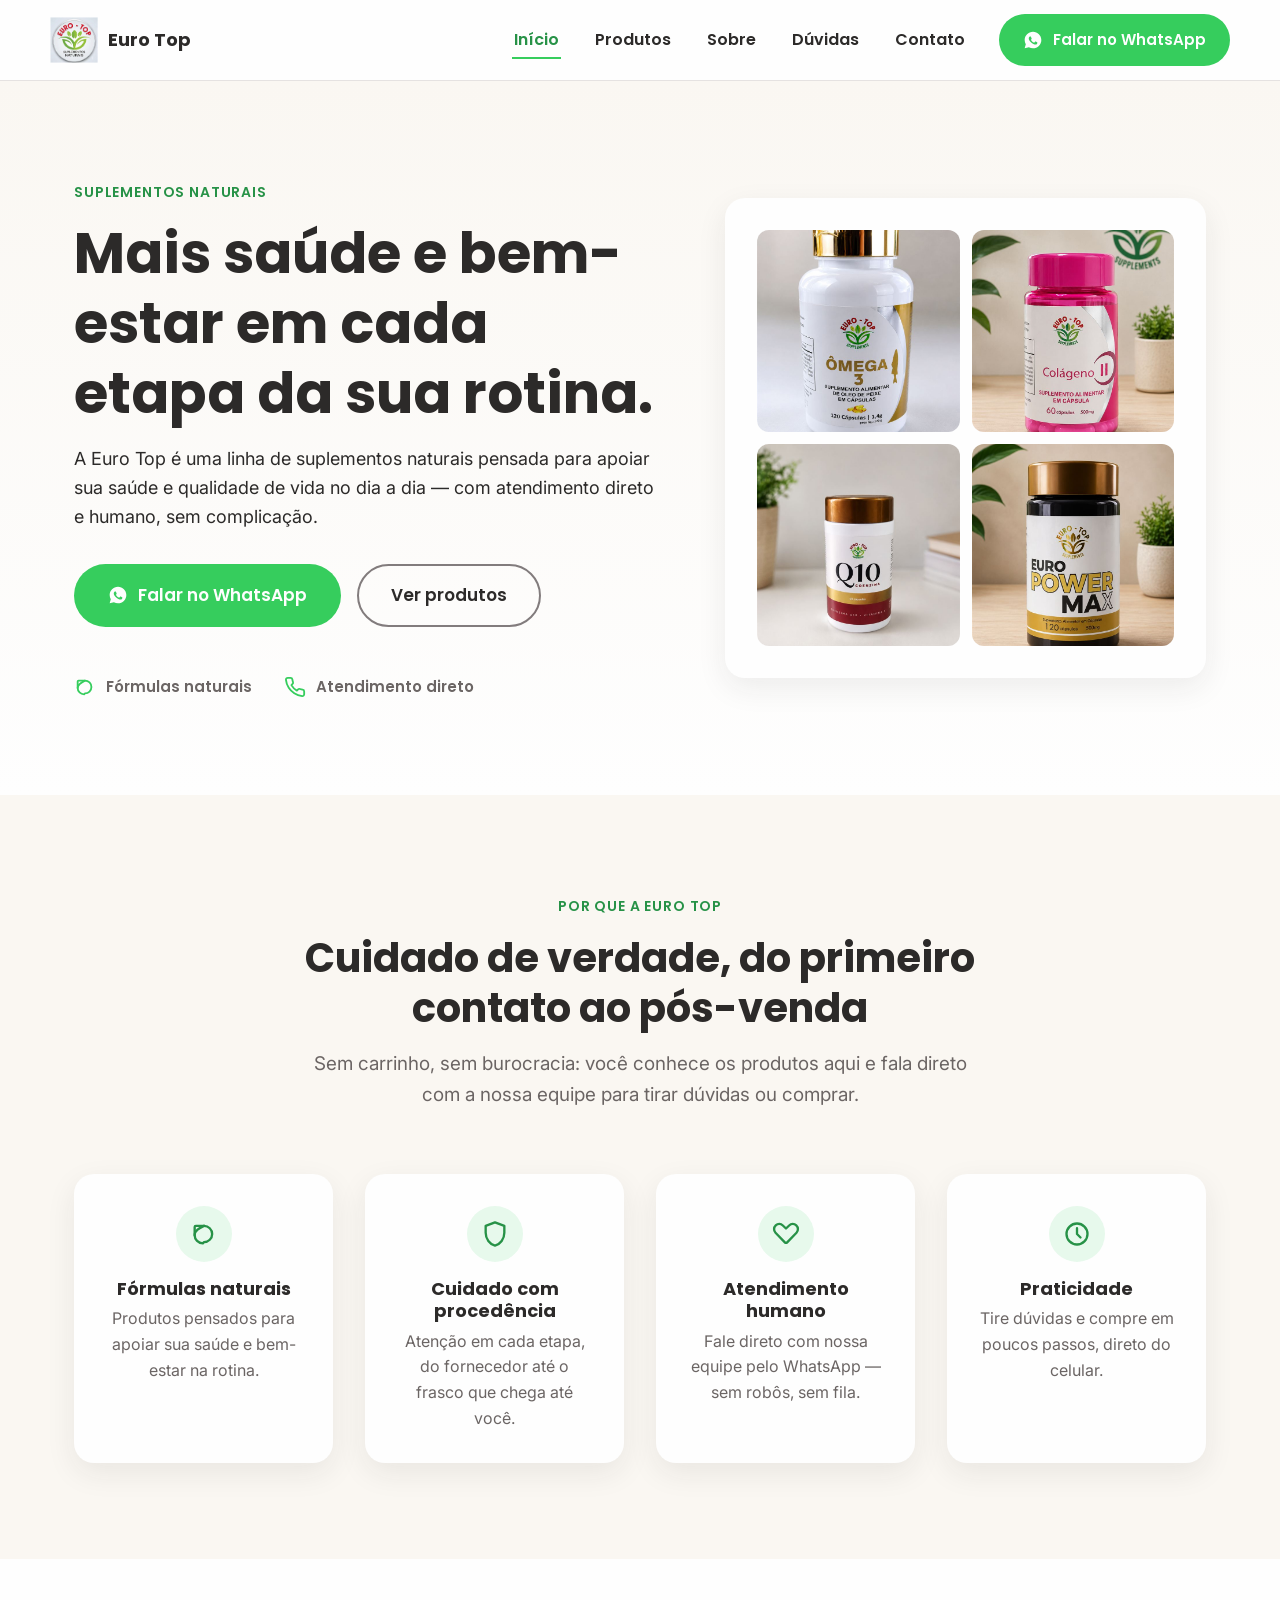
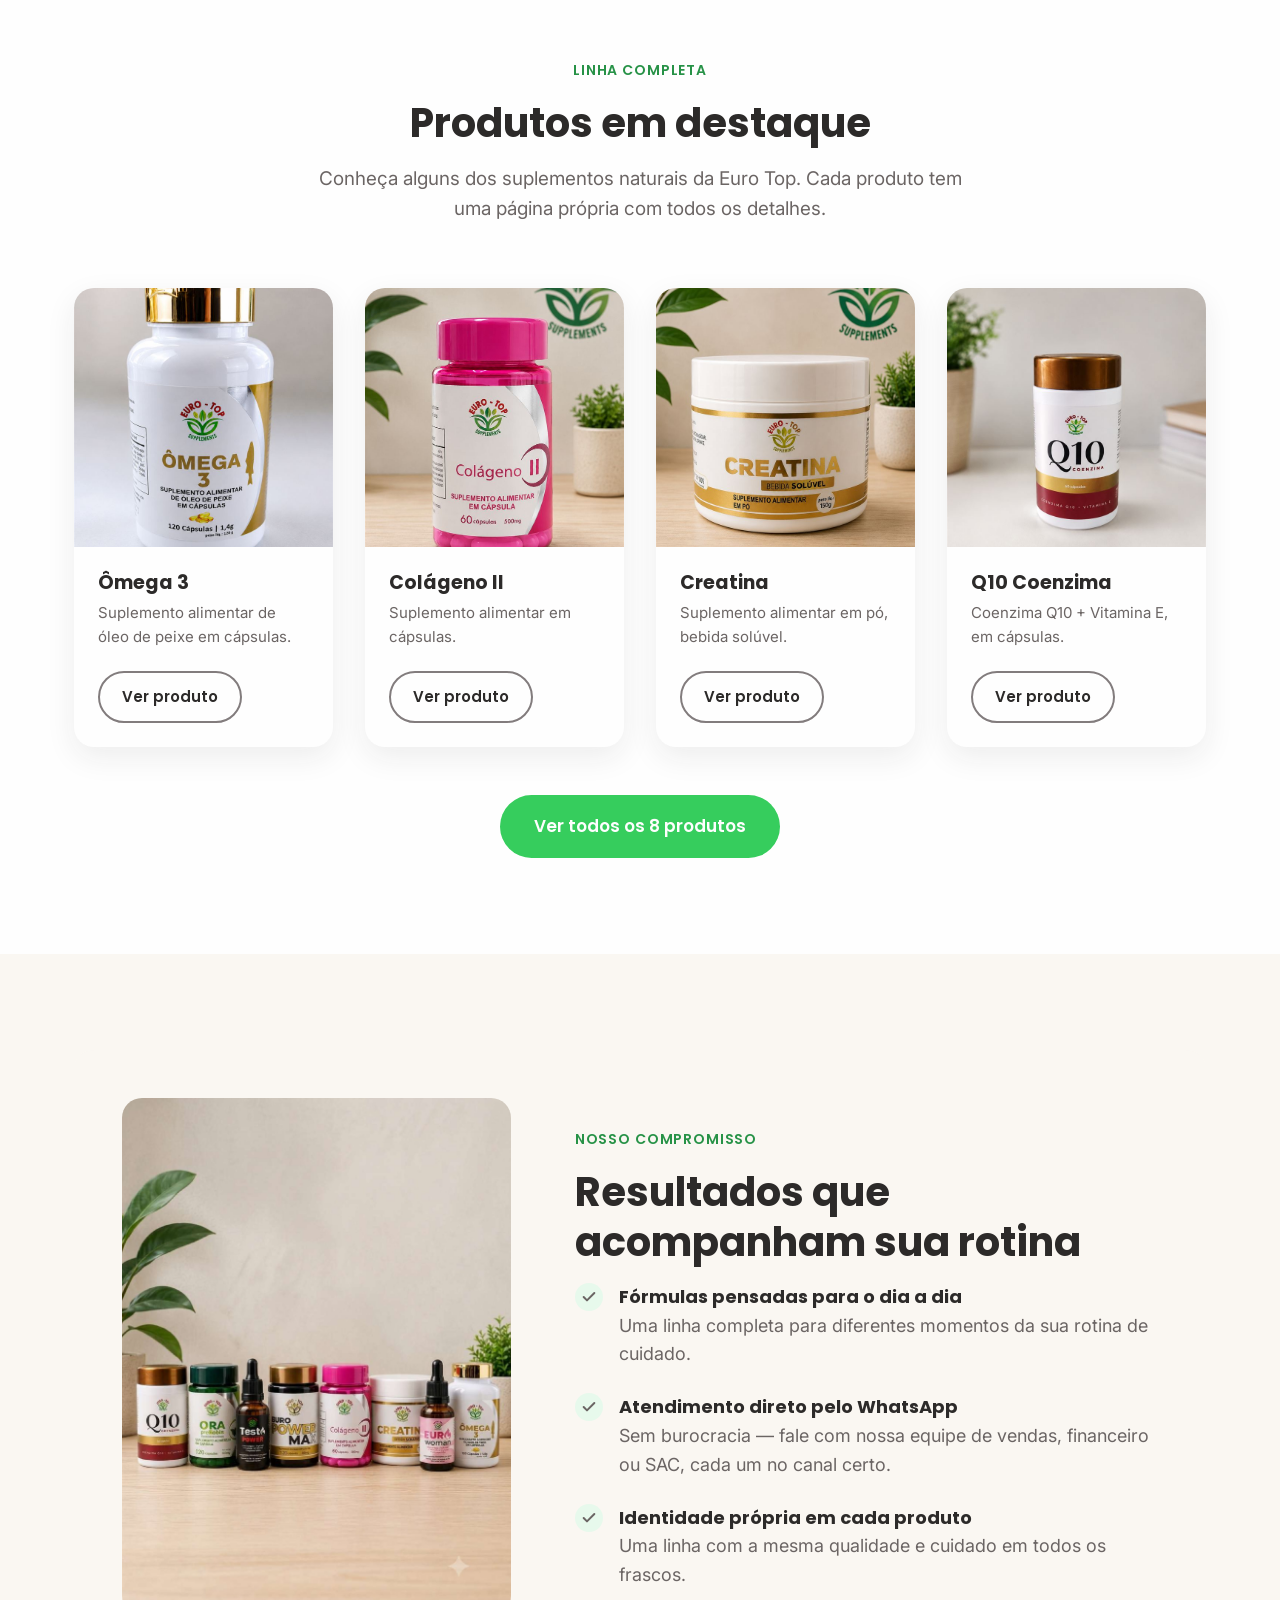
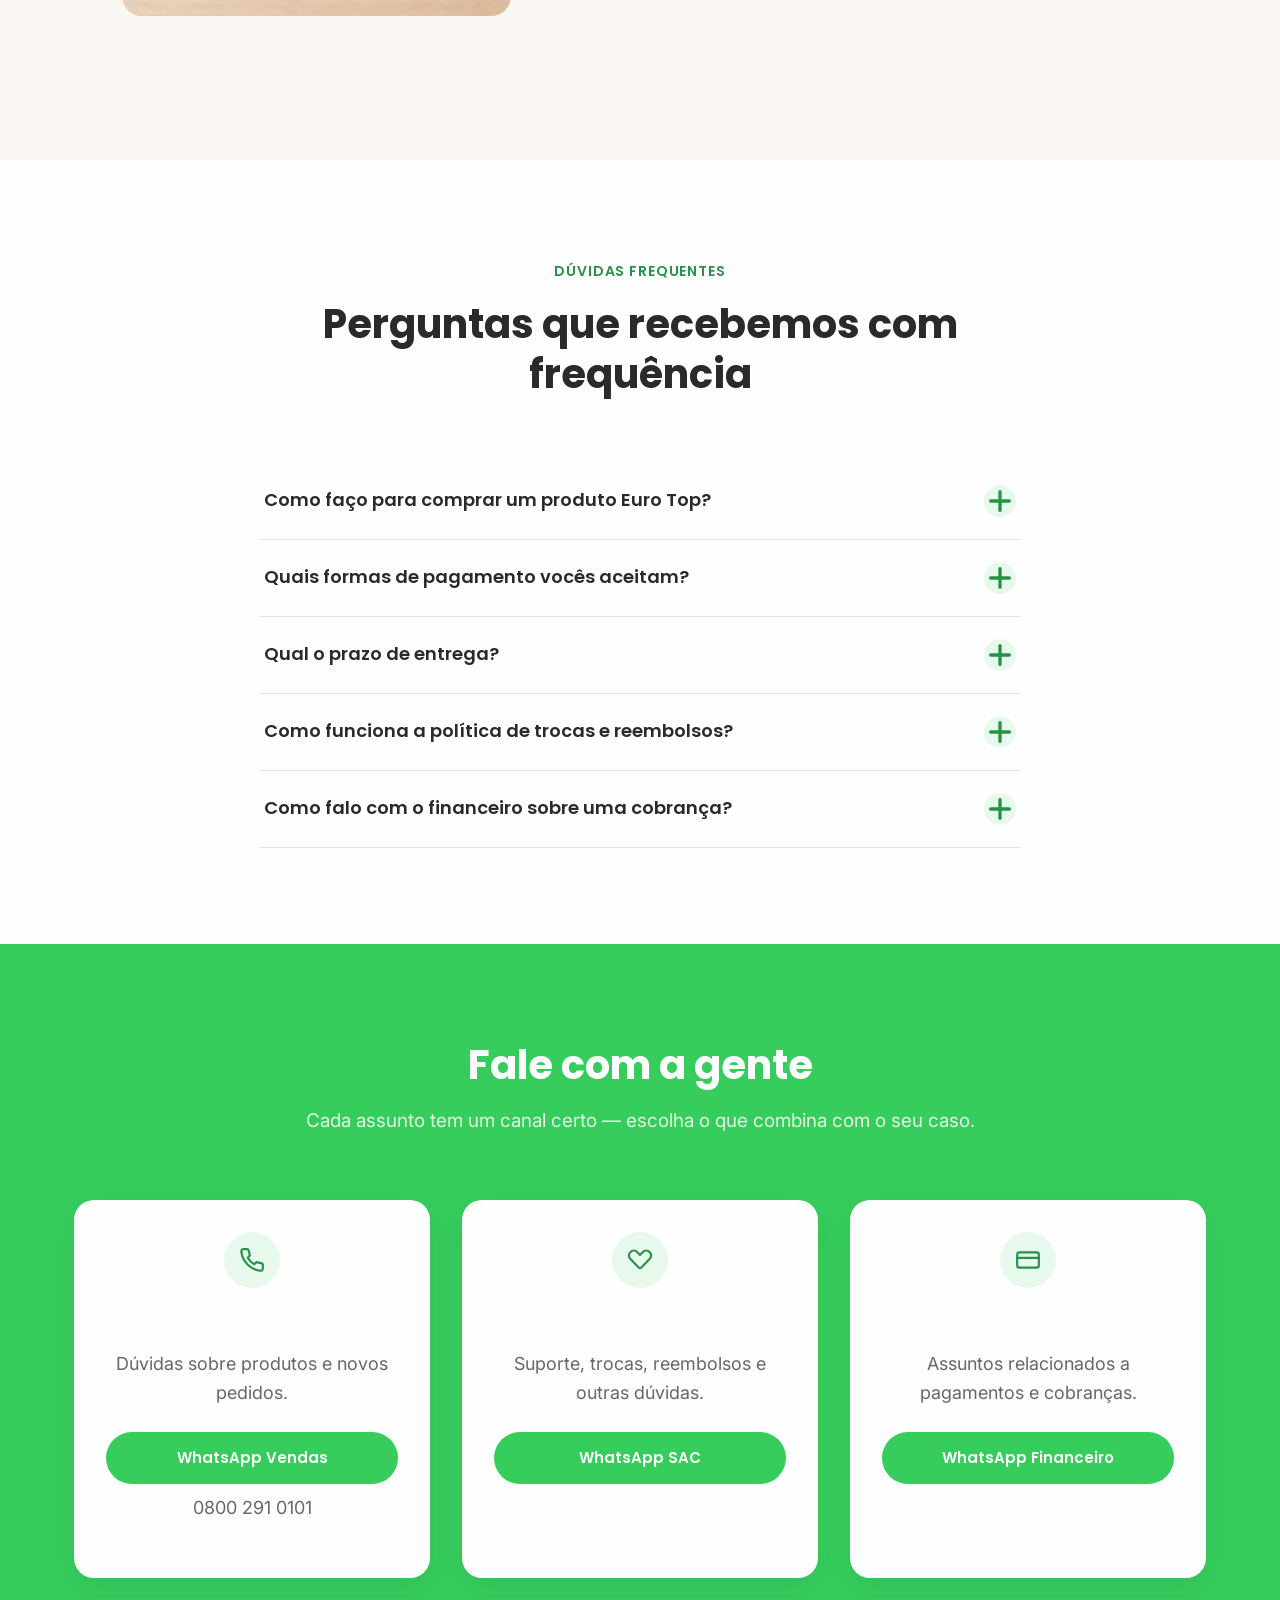
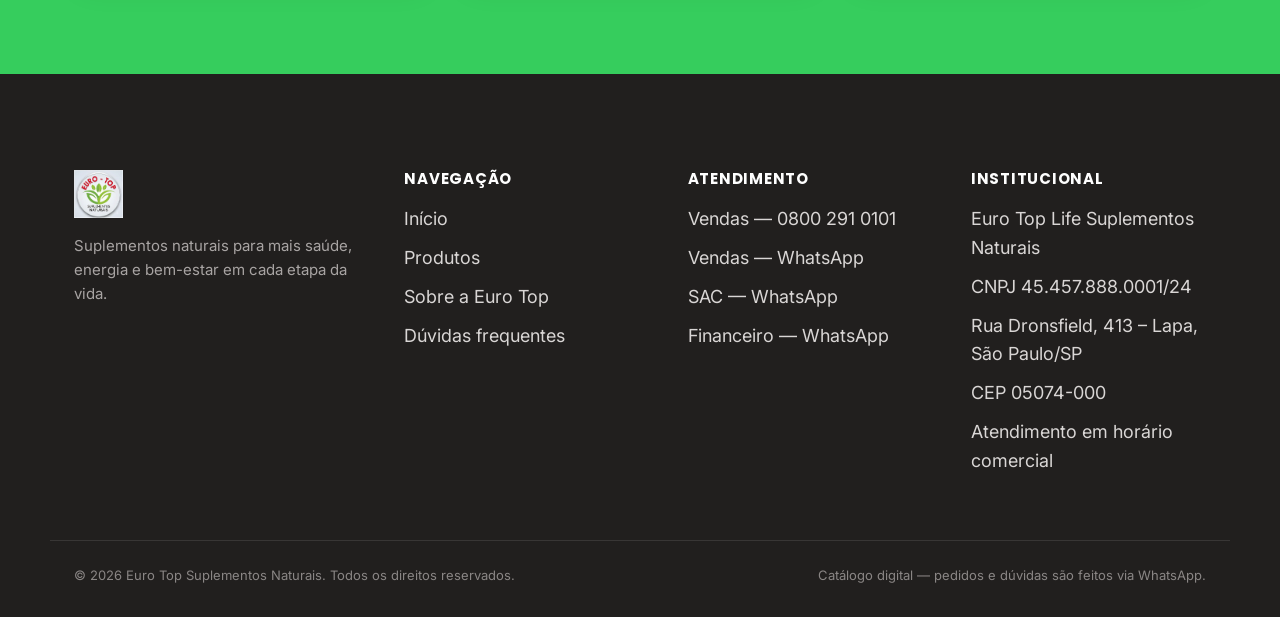
==== index.html @ 0fab86a1 "Primeira versão do site institucional Euro Top 11 páginas (Home, Produtos, 8 produtos individuais, S" ====
<!DOCTYPE html>
<html lang="pt-BR">
<head>
<meta charset="UTF-8">
<meta name="viewport" content="width=device-width, initial-scale=1.0">
<title>Euro Top Suplementos Naturais — Mais saúde e bem-estar em cada etapa</title>
<meta name="description" content="Euro Top: suplementos naturais para saúde, energia e bem-estar. Conheça a linha completa e fale direto com nossa equipe pelo WhatsApp.">
<link rel="icon" type="image/png" href="assets/img/favicon-32.png">
<link rel="apple-touch-icon" href="assets/img/favicon-128.png">
<link rel="preconnect" href="https://fonts.googleapis.com">
<link rel="preconnect" href="https://fonts.gstatic.com" crossorigin>
<link href="https://fonts.googleapis.com/css2?family=Inter:wght@400;500;600;700&family=Poppins:wght@500;600;700&display=swap" rel="stylesheet">
<link rel="stylesheet" href="assets/css/style.css">
</head>
<body>

<header class="site-header">
  <div class="container site-header__bar">
    <a href="index.html" class="brand">
      <img src="assets/img/logo-euro-top-500.png" alt="Euro Top Suplementos Naturais">
      <span>Euro Top</span>
    </a>
    <nav class="main-nav">
      <ul class="main-nav__links">
        <li><a href="index.html" aria-current="page">Início</a></li>
        <li><a href="produtos.html">Produtos</a></li>
        <li><a href="sobre.html">Sobre</a></li>
        <li><a href="index.html#faq">Dúvidas</a></li>
        <li><a href="index.html#contato">Contato</a></li>
      </ul>
      <a class="btn btn-primary btn-sm" href="https://wa.me/5511980456727?text=Ol%C3%A1!%20Vim%20pelo%20site%20da%20Euro%20Top%20e%20quero%20saber%20mais%20sobre%20os%20produtos." target="_blank" rel="noopener">
        <svg viewBox="0 0 24 24" fill="currentColor" aria-hidden="true"><path d="M12 2C6.48 2 2 6.48 2 12c0 1.85.5 3.58 1.36 5.07L2 22l5.06-1.33A9.94 9.94 0 0012 22c5.52 0 10-4.48 10-10S17.52 2 12 2zm5.2 14.2c-.22.62-1.28 1.18-1.77 1.24-.45.06-1 .08-1.62-.1-.37-.11-.85-.27-1.46-.53-2.57-1.11-4.25-3.7-4.38-3.87-.13-.17-1.05-1.4-1.05-2.67 0-1.27.67-1.9.9-2.16.23-.26.5-.32.67-.32.17 0 .34 0 .48.01.16.01.36-.06.56.43.22.53.73 1.83.8 1.96.07.13.11.29.02.46-.09.17-.14.27-.27.42-.13.15-.28.33-.4.44-.13.13-.27.27-.12.53.15.26.67 1.1 1.44 1.78.99.88 1.82 1.16 2.08 1.29.26.13.41.11.56-.06.15-.17.65-.75.82-1.01.17-.26.34-.21.56-.13.22.08 1.44.68 1.68.8.24.12.4.18.46.28.06.1.06.6-.16 1.22z"/></svg>
        Falar no WhatsApp
      </a>
    </nav>
    <button class="nav-toggle" aria-label="Abrir menu" aria-expanded="false">
      <span></span>
    </button>
  </div>
</header>

<main>

  <section class="hero">
    <div class="container hero__grid">
      <div>
        <span class="eyebrow">Suplementos naturais</span>
        <h1>Mais saúde e bem-estar em cada etapa da sua rotina.</h1>
        <p>A Euro Top é uma linha de suplementos naturais pensada para apoiar sua saúde e qualidade de vida no dia a dia — com atendimento direto e humano, sem complicação.</p>
        <div class="hero__actions">
          <a class="btn btn-primary" href="https://wa.me/5511980456727?text=Ol%C3%A1!%20Vim%20pelo%20site%20da%20Euro%20Top%20e%20quero%20saber%20mais%20sobre%20os%20produtos." target="_blank" rel="noopener">
            <svg viewBox="0 0 24 24" fill="currentColor" aria-hidden="true"><path d="M12 2C6.48 2 2 6.48 2 12c0 1.85.5 3.58 1.36 5.07L2 22l5.06-1.33A9.94 9.94 0 0012 22c5.52 0 10-4.48 10-10S17.52 2 12 2zm5.2 14.2c-.22.62-1.28 1.18-1.77 1.24-.45.06-1 .08-1.62-.1-.37-.11-.85-.27-1.46-.53-2.57-1.11-4.25-3.7-4.38-3.87-.13-.17-1.05-1.4-1.05-2.67 0-1.27.67-1.9.9-2.16.23-.26.5-.32.67-.32.17 0 .34 0 .48.01.16.01.36-.06.56.43.22.53.73 1.83.8 1.96.07.13.11.29.02.46-.09.17-.14.27-.27.42-.13.15-.28.33-.4.44-.13.13-.27.27-.12.53.15.26.67 1.1 1.44 1.78.99.88 1.82 1.16 2.08 1.29.26.13.41.11.56-.06.15-.17.65-.75.82-1.01.17-.26.34-.21.56-.13.22.08 1.44.68 1.68.8.24.12.4.18.46.28.06.1.06.6-.16 1.22z"/></svg>
            Falar no WhatsApp
          </a>
          <a class="btn btn-outline--dark" href="produtos.html">Ver produtos</a>
        </div>
        <div class="hero__badges">
          <span class="hero__badge">
            <svg viewBox="0 0 24 24" fill="none" stroke="currentColor" stroke-width="2" stroke-linecap="round" stroke-linejoin="round"><path d="M11 20A7 7 0 0 1 4 13V6a1 1 0 0 1 1-1h7a7 7 0 0 1 7 7 7 7 0 0 1-7 7z"/><path d="M4 13c0-4 4-6 8-8"/></svg>
            Fórmulas naturais
          </span>
          <span class="hero__badge">
            <svg viewBox="0 0 24 24" fill="none" stroke="currentColor" stroke-width="2" stroke-linecap="round" stroke-linejoin="round"><path d="M22 16.92v3a2 2 0 0 1-2.18 2 19.79 19.79 0 0 1-8.63-3.07 19.5 19.5 0 0 1-6-6 19.79 19.79 0 0 1-3.07-8.67A2 2 0 0 1 4.11 2h3a2 2 0 0 1 2 1.72c.127.96.361 1.903.7 2.81a2 2 0 0 1-.45 2.11L8.09 9.91a16 16 0 0 0 6 6l1.27-1.27a2 2 0 0 1 2.11-.45c.907.339 1.85.573 2.81.7A2 2 0 0 1 22 16.92z"/></svg>
            Atendimento direto
          </span>
        </div>
      </div>
      <div class="hero__art reveal">
        <div class="hero__art-grid">
          <img src="assets/img/produtos/omega-3-thumb.jpg" alt="Ômega 3 Euro Top">
          <img src="assets/img/produtos/colageno-thumb.jpg" alt="Colágeno II Euro Top">
          <img src="assets/img/produtos/q10-coenzima-thumb.jpg" alt="Q10 Coenzima Euro Top">
          <img src="assets/img/produtos/euro-power-max-thumb.jpg" alt="Euro Power Max Euro Top">
        </div>
      </div>
    </div>
  </section>

  <section class="section section--cream">
    <div class="container">
      <div class="section-head reveal">
        <span class="eyebrow">Por que a Euro Top</span>
        <h2>Cuidado de verdade, do primeiro contato ao pós-venda</h2>
        <p>Sem carrinho, sem burocracia: você conhece os produtos aqui e fala direto com a nossa equipe para tirar dúvidas ou comprar.</p>
      </div>
      <div class="benefits-grid">
        <div class="benefit-card reveal">
          <div class="benefit-card__icon">
            <svg viewBox="0 0 24 24" fill="none" stroke="currentColor" stroke-width="2" stroke-linecap="round" stroke-linejoin="round"><path d="M11 20A7 7 0 0 1 4 13V6a1 1 0 0 1 1-1h7a7 7 0 0 1 7 7 7 7 0 0 1-7 7z"/><path d="M4 13c0-4 4-6 8-8"/></svg>
          </div>
          <h3>Fórmulas naturais</h3>
          <p>Produtos pensados para apoiar sua saúde e bem-estar na rotina.</p>
        </div>
        <div class="benefit-card reveal">
          <div class="benefit-card__icon">
            <svg viewBox="0 0 24 24" fill="none" stroke="currentColor" stroke-width="2" stroke-linecap="round" stroke-linejoin="round"><path d="M12 2 4 5v6c0 5.25 3.4 9.74 8 11 4.6-1.26 8-5.75 8-11V5l-8-3z"/></svg>
          </div>
          <h3>Cuidado com procedência</h3>
          <p>Atenção em cada etapa, do fornecedor até o frasco que chega até você.</p>
        </div>
        <div class="benefit-card reveal">
          <div class="benefit-card__icon">
            <svg viewBox="0 0 24 24" fill="none" stroke="currentColor" stroke-width="2" stroke-linecap="round" stroke-linejoin="round"><path d="M20.8 4.6c-1.7-1.6-4.4-1.6-6.1.1L12 7.3 9.3 4.7c-1.7-1.7-4.4-1.7-6.1-.1-1.8 1.7-1.9 4.5-.2 6.3l8 8.3a1.4 1.4 0 0 0 2 0l8-8.3c1.7-1.8 1.6-4.6-.2-6.3z"/></svg>
          </div>
          <h3>Atendimento humano</h3>
          <p>Fale direto com nossa equipe pelo WhatsApp — sem robôs, sem fila.</p>
        </div>
        <div class="benefit-card reveal">
          <div class="benefit-card__icon">
            <svg viewBox="0 0 24 24" fill="none" stroke="currentColor" stroke-width="2" stroke-linecap="round" stroke-linejoin="round"><circle cx="12" cy="12" r="9"/><polyline points="12 7 12 12 15 15"/></svg>
          </div>
          <h3>Praticidade</h3>
          <p>Tire dúvidas e compre em poucos passos, direto do celular.</p>
        </div>
      </div>
    </div>
  </section>

  <section class="section">
    <div class="container">
      <div class="section-head reveal">
        <span class="eyebrow">Linha completa</span>
        <h2>Produtos em destaque</h2>
        <p>Conheça alguns dos suplementos naturais da Euro Top. Cada produto tem uma página própria com todos os detalhes.</p>
      </div>
      <div class="product-grid">
        <article class="product-card reveal">
          <a href="produtos/omega-3.html" class="product-card__img">
            <img src="assets/img/produtos/omega-3-thumb.jpg" alt="Ômega 3 Euro Top">
          </a>
          <div class="product-card__body">
            <h3><a href="produtos/omega-3.html">Ômega 3</a></h3>
            <p>Suplemento alimentar de óleo de peixe em cápsulas.</p>
            <a class="btn btn-outline--dark btn-sm product-card__cta" href="produtos/omega-3.html">Ver produto</a>
          </div>
        </article>
        <article class="product-card reveal">
          <a href="produtos/colageno.html" class="product-card__img">
            <img src="assets/img/produtos/colageno-thumb.jpg" alt="Colágeno II Euro Top">
          </a>
          <div class="product-card__body">
            <h3><a href="produtos/colageno.html">Colágeno II</a></h3>
            <p>Suplemento alimentar em cápsulas.</p>
            <a class="btn btn-outline--dark btn-sm product-card__cta" href="produtos/colageno.html">Ver produto</a>
          </div>
        </article>
        <article class="product-card reveal">
          <a href="produtos/creatina.html" class="product-card__img">
            <img src="assets/img/produtos/creatina-thumb.jpg" alt="Creatina Euro Top">
          </a>
          <div class="product-card__body">
            <h3><a href="produtos/creatina.html">Creatina</a></h3>
            <p>Suplemento alimentar em pó, bebida solúvel.</p>
            <a class="btn btn-outline--dark btn-sm product-card__cta" href="produtos/creatina.html">Ver produto</a>
          </div>
        </article>
        <article class="product-card reveal">
          <a href="produtos/q10-coenzima.html" class="product-card__img">
            <img src="assets/img/produtos/q10-coenzima-thumb.jpg" alt="Q10 Coenzima Euro Top">
          </a>
          <div class="product-card__body">
            <h3><a href="produtos/q10-coenzima.html">Q10 Coenzima</a></h3>
            <p>Coenzima Q10 + Vitamina E, em cápsulas.</p>
            <a class="btn btn-outline--dark btn-sm product-card__cta" href="produtos/q10-coenzima.html">Ver produto</a>
          </div>
        </article>
      </div>
      <div style="text-align:center; margin-top: var(--space-5);">
        <a class="btn btn-primary" href="produtos.html">Ver todos os 8 produtos</a>
      </div>
    </div>
  </section>

  <section class="section section--cream">
    <div class="container">
      <div class="authority reveal">
        <div class="authority__art">
          <img src="assets/img/grupo-produtos.jpg" alt="Linha completa de suplementos naturais Euro Top">
        </div>
        <div>
          <span class="eyebrow">Nosso compromisso</span>
          <h2>Resultados que acompanham sua rotina</h2>
          <ul class="checklist">
            <li>
              <span class="checklist__icon">
                <svg viewBox="0 0 24 24" fill="none" stroke="currentColor" stroke-width="3" stroke-linecap="round" stroke-linejoin="round"><polyline points="20 6 9 17 4 12"/></svg>
              </span>
              <div>
                <strong>Fórmulas pensadas para o dia a dia</strong>
                <span>Uma linha completa para diferentes momentos da sua rotina de cuidado.</span>
              </div>
            </li>
            <li>
              <span class="checklist__icon">
                <svg viewBox="0 0 24 24" fill="none" stroke="currentColor" stroke-width="3" stroke-linecap="round" stroke-linejoin="round"><polyline points="20 6 9 17 4 12"/></svg>
              </span>
              <div>
                <strong>Atendimento direto pelo WhatsApp</strong>
                <span>Sem burocracia — fale com nossa equipe de vendas, financeiro ou SAC, cada um no canal certo.</span>
              </div>
            </li>
            <li>
              <span class="checklist__icon">
                <svg viewBox="0 0 24 24" fill="none" stroke="currentColor" stroke-width="3" stroke-linecap="round" stroke-linejoin="round"><polyline points="20 6 9 17 4 12"/></svg>
              </span>
              <div>
                <strong>Identidade própria em cada produto</strong>
                <span>Uma linha com a mesma qualidade e cuidado em todos os frascos.</span>
              </div>
            </li>
          </ul>
        </div>
      </div>
    </div>
  </section>

  <section class="section" id="faq">
    <div class="container">
      <div class="section-head reveal">
        <span class="eyebrow">Dúvidas frequentes</span>
        <h2>Perguntas que recebemos com frequência</h2>
      </div>
      <div class="faq reveal">
        <details class="faq-item">
          <summary class="faq-item__question">
            Como faço para comprar um produto Euro Top?
            <span class="faq-item__icon">
              <svg viewBox="0 0 24 24" fill="none" stroke="currentColor" stroke-width="2.5" stroke-linecap="round"><line x1="12" y1="5" x2="12" y2="19"/><line x1="5" y1="12" x2="19" y2="12"/></svg>
            </span>
          </summary>
          <div class="faq-item__answer">
            <p>É simples: escolha o produto de interesse e clique em "Falar no WhatsApp" ou "Tenho interesse". Nossa equipe de vendas vai te atender diretamente por lá, tirar suas dúvidas e finalizar o pedido.</p>
          </div>
        </details>
        <details class="faq-item">
          <summary class="faq-item__question">
            Quais formas de pagamento vocês aceitam?
            <span class="faq-item__icon">
              <svg viewBox="0 0 24 24" fill="none" stroke="currentColor" stroke-width="2.5" stroke-linecap="round"><line x1="12" y1="5" x2="12" y2="19"/><line x1="5" y1="12" x2="19" y2="12"/></svg>
            </span>
          </summary>
          <div class="faq-item__answer">
            <p>Nossa equipe de vendas apresenta as opções de pagamento disponíveis no momento da conversa pelo WhatsApp ou telefone.</p>
          </div>
        </details>
        <details class="faq-item">
          <summary class="faq-item__question">
            Qual o prazo de entrega?
            <span class="faq-item__icon">
              <svg viewBox="0 0 24 24" fill="none" stroke="currentColor" stroke-width="2.5" stroke-linecap="round"><line x1="12" y1="5" x2="12" y2="19"/><line x1="5" y1="12" x2="19" y2="12"/></svg>
            </span>
          </summary>
          <div class="faq-item__answer">
            <p>O prazo pode variar conforme sua região. Fale com nossa equipe de vendas para confirmar o prazo estimado para o seu endereço.</p>
          </div>
        </details>
        <details class="faq-item">
          <summary class="faq-item__question">
            Como funciona a política de trocas e reembolsos?
            <span class="faq-item__icon">
              <svg viewBox="0 0 24 24" fill="none" stroke="currentColor" stroke-width="2.5" stroke-linecap="round"><line x1="12" y1="5" x2="12" y2="19"/><line x1="5" y1="12" x2="19" y2="12"/></svg>
            </span>
          </summary>
          <div class="faq-item__answer">
            <p>Entre em contato com o nosso SAC pelo WhatsApp explicando o seu caso. Nossa equipe vai te orientar sobre os próximos passos.</p>
          </div>
        </details>
        <details class="faq-item">
          <summary class="faq-item__question">
            Como falo com o financeiro sobre uma cobrança?
            <span class="faq-item__icon">
              <svg viewBox="0 0 24 24" fill="none" stroke="currentColor" stroke-width="2.5" stroke-linecap="round"><line x1="12" y1="5" x2="12" y2="19"/><line x1="5" y1="12" x2="19" y2="12"/></svg>
            </span>
          </summary>
          <div class="faq-item__answer">
            <p>Use o canal de Financeiro/Cobrança na seção de contato desta página, ou clique <a href="https://wa.me/5511981735927" target="_blank" rel="noopener">aqui para falar direto no WhatsApp</a>.</p>
          </div>
        </details>
      </div>
    </div>
  </section>

  <section class="section section--primary" id="contato">
    <div class="container">
      <div class="section-head reveal">
        <h2>Fale com a gente</h2>
        <p style="color: rgba(254,254,254,0.85);">Cada assunto tem um canal certo — escolha o que combina com o seu caso.</p>
      </div>
      <div class="contact-grid">
        <div class="contact-card reveal">
          <div class="contact-card__icon">
            <svg viewBox="0 0 24 24" fill="none" stroke="currentColor" stroke-width="2" stroke-linecap="round" stroke-linejoin="round"><path d="M22 16.92v3a2 2 0 0 1-2.18 2 19.79 19.79 0 0 1-8.63-3.07 19.5 19.5 0 0 1-6-6 19.79 19.79 0 0 1-3.07-8.67A2 2 0 0 1 4.11 2h3a2 2 0 0 1 2 1.72c.127.96.361 1.903.7 2.81a2 2 0 0 1-.45 2.11L8.09 9.91a16 16 0 0 0 6 6l1.27-1.27a2 2 0 0 1 2.11-.45c.907.339 1.85.573 2.81.7A2 2 0 0 1 22 16.92z"/></svg>
          </div>
          <h3>Vendas</h3>
          <p>Dúvidas sobre produtos e novos pedidos.</p>
          <a class="btn btn-primary btn-sm btn-block" href="https://wa.me/5511980456727?text=Ol%C3%A1!%20Vim%20pelo%20site%20da%20Euro%20Top%20e%20quero%20saber%20mais%20sobre%20os%20produtos." target="_blank" rel="noopener">WhatsApp Vendas</a>
          <p style="margin-top:10px;"><a href="tel:08002910101">0800 291 0101</a></p>
        </div>
        <div class="contact-card reveal">
          <div class="contact-card__icon">
            <svg viewBox="0 0 24 24" fill="none" stroke="currentColor" stroke-width="2" stroke-linecap="round" stroke-linejoin="round"><path d="M20.8 4.6c-1.7-1.6-4.4-1.6-6.1.1L12 7.3 9.3 4.7c-1.7-1.7-4.4-1.7-6.1-.1-1.8 1.7-1.9 4.5-.2 6.3l8 8.3a1.4 1.4 0 0 0 2 0l8-8.3c1.7-1.8 1.6-4.6-.2-6.3z"/></svg>
          </div>
          <h3>SAC</h3>
          <p>Suporte, trocas, reembolsos e outras dúvidas.</p>
          <a class="btn btn-primary btn-sm btn-block" href="https://wa.me/5511960427353?text=Ol%C3%A1!%20Preciso%20de%20ajuda%20do%20SAC%20da%20Euro%20Top." target="_blank" rel="noopener">WhatsApp SAC</a>
        </div>
        <div class="contact-card reveal">
          <div class="contact-card__icon">
            <svg viewBox="0 0 24 24" fill="none" stroke="currentColor" stroke-width="2" stroke-linecap="round" stroke-linejoin="round"><rect x="2" y="5" width="20" height="14" rx="2"/><line x1="2" y1="10" x2="22" y2="10"/></svg>
          </div>
          <h3>Financeiro / Cobrança</h3>
          <p>Assuntos relacionados a pagamentos e cobranças.</p>
          <a class="btn btn-primary btn-sm btn-block" href="https://wa.me/5511981735927?text=Ol%C3%A1!%20Preciso%20falar%20sobre%20um%20assunto%20financeiro%20ou%20de%20cobran%C3%A7a%20com%20a%20Euro%20Top." target="_blank" rel="noopener">WhatsApp Financeiro</a>
        </div>
      </div>
    </div>
  </section>

</main>

<footer class="site-footer">
  <div class="container footer-grid">
    <div class="footer-brand">
      <img src="assets/img/logo-euro-top-500.png" alt="Euro Top Suplementos Naturais">
      <p>Suplementos naturais para mais saúde, energia e bem-estar em cada etapa da vida.</p>
    </div>
    <div class="footer-col">
      <h4>Navegação</h4>
      <ul>
        <li><a href="index.html">Início</a></li>
        <li><a href="produtos.html">Produtos</a></li>
        <li><a href="sobre.html">Sobre a Euro Top</a></li>
        <li><a href="index.html#faq">Dúvidas frequentes</a></li>
      </ul>
    </div>
    <div class="footer-col">
      <h4>Atendimento</h4>
      <ul>
        <li><a href="tel:08002910101">Vendas — 0800 291 0101</a></li>
        <li><a href="https://wa.me/5511980456727" target="_blank" rel="noopener">Vendas — WhatsApp</a></li>
        <li><a href="https://wa.me/5511960427353" target="_blank" rel="noopener">SAC — WhatsApp</a></li>
        <li><a href="https://wa.me/5511981735927" target="_blank" rel="noopener">Financeiro — WhatsApp</a></li>
      </ul>
    </div>
    <div class="footer-col">
      <h4>Institucional</h4>
      <ul>
        <li>Euro Top Life Suplementos Naturais</li>
        <li>CNPJ 45.457.888.0001/24</li>
        <li>Rua Dronsfield, 413 – Lapa, São Paulo/SP</li>
        <li>CEP 05074-000</li>
        <li>Atendimento em horário comercial</li>
      </ul>
    </div>
  </div>
  <div class="container footer-bottom">
    <span>© 2026 Euro Top Suplementos Naturais. Todos os direitos reservados.</span>
    <span>Catálogo digital — pedidos e dúvidas são feitos via WhatsApp.</span>
  </div>
</footer>

<a class="whatsapp-float" href="https://wa.me/5511980456727?text=Ol%C3%A1!%20Vim%20pelo%20site%20da%20Euro%20Top%20e%20quero%20saber%20mais%20sobre%20os%20produtos." target="_blank" rel="noopener" aria-label="Falar no WhatsApp">
  <svg viewBox="0 0 24 24" fill="currentColor" aria-hidden="true"><path d="M12 2C6.48 2 2 6.48 2 12c0 1.85.5 3.58 1.36 5.07L2 22l5.06-1.33A9.94 9.94 0 0012 22c5.52 0 10-4.48 10-10S17.52 2 12 2zm5.2 14.2c-.22.62-1.28 1.18-1.77 1.24-.45.06-1 .08-1.62-.1-.37-.11-.85-.27-1.46-.53-2.57-1.11-4.25-3.7-4.38-3.87-.13-.17-1.05-1.4-1.05-2.67 0-1.27.67-1.9.9-2.16.23-.26.5-.32.67-.32.17 0 .34 0 .48.01.16.01.36-.06.56.43.22.53.73 1.83.8 1.96.07.13.11.29.02.46-.09.17-.14.27-.27.42-.13.15-.28.33-.4.44-.13.13-.27.27-.12.53.15.26.67 1.1 1.44 1.78.99.88 1.82 1.16 2.08 1.29.26.13.41.11.56-.06.15-.17.65-.75.82-1.01.17-.26.34-.21.56-.13.22.08 1.44.68 1.68.8.24.12.4.18.46.28.06.1.06.6-.16 1.22z"/></svg>
</a>

<script src="assets/js/main.js"></script>
</body>
</html>
---- assets/css/style.css ----
/* ============================================================
   Euro Top — Sistema de design
   Baseado em specs/design.md — paleta oficial, tipografia
   legível (público 50+), espaçamento generoso, cards e
   botões em estilo pílula.
   ============================================================ */

:root {
  /* Paleta oficial (specs/design.md) */
  --color-primary: #36cd5d;
  --color-primary-dark: #279247;
  --color-primary-light: #e7f9ec;
  --color-accent: #ff1810;
  --color-gray: #827c7d;
  --color-gray-light: #e5e2e1;
  --color-white: #fefefe;
  --color-cream: #faf7f2;

  /* Texto */
  --color-text: #2c2a29;
  --color-text-secondary: #6b6564;
  --color-on-primary: #fefefe;

  /* Tipografia */
  --font-heading: "Poppins", "Segoe UI", Arial, sans-serif;
  --font-body: "Inter", "Segoe UI", Arial, sans-serif;
  --fs-base: 18px;
  --lh-base: 1.6;

  /* Espaçamento (escala de 8px) */
  --space-1: 8px;
  --space-2: 16px;
  --space-3: 24px;
  --space-4: 32px;
  --space-5: 48px;
  --space-6: 64px;
  --space-7: 96px;
  --space-8: 120px;

  /* Bordas e sombra */
  --radius-card: 20px;
  --radius-pill: 999px;
  --shadow-card: 0 10px 30px rgba(44, 42, 41, 0.08);
  --shadow-card-hover: 0 16px 40px rgba(44, 42, 41, 0.14);

  --container-width: 1180px;
}

/* ---------- Reset básico ---------- */
*,
*::before,
*::after {
  box-sizing: border-box;
}

html {
  scroll-behavior: smooth;
}

body {
  margin: 0;
  font-family: var(--font-body);
  font-size: var(--fs-base);
  line-height: var(--lh-base);
  color: var(--color-text);
  background: var(--color-white);
  -webkit-font-smoothing: antialiased;
}

img {
  max-width: 100%;
  display: block;
}

a {
  color: inherit;
  text-decoration: none;
}

ul,
ol {
  margin: 0;
  padding: 0;
  list-style: none;
}

h1,
h2,
h3,
h4 {
  font-family: var(--font-heading);
  font-weight: 700;
  line-height: 1.25;
  margin: 0 0 var(--space-2);
  color: var(--color-text);
}

h1 {
  font-size: clamp(32px, 5vw, 56px);
}

h2 {
  font-size: clamp(26px, 3.4vw, 40px);
}

h3 {
  font-size: clamp(20px, 2.4vw, 24px);
}

p {
  margin: 0 0 var(--space-2);
}

button {
  font-family: inherit;
  cursor: pointer;
}

@media (prefers-reduced-motion: reduce) {
  html {
    scroll-behavior: auto;
  }
  * {
    animation-duration: 0.001ms !important;
    animation-iteration-count: 1 !important;
    transition-duration: 0.001ms !important;
    scroll-behavior: auto !important;
  }
}

/* ---------- Layout utilitário ---------- */
.container {
  width: 100%;
  max-width: var(--container-width);
  margin: 0 auto;
  padding: 0 var(--space-3);
}

.section {
  padding: var(--space-7) 0;
}

.section--cream {
  background: var(--color-cream);
}

.section--primary {
  background: var(--color-primary);
  color: var(--color-on-primary);
}

.section--primary h2,
.section--primary h3 {
  color: var(--color-on-primary);
}

.section-head {
  max-width: 680px;
  margin: 0 auto var(--space-6);
  text-align: center;
}

.section-head p {
  color: var(--color-text-secondary);
  font-size: 1.05em;
}

.eyebrow {
  display: inline-block;
  font-family: var(--font-heading);
  font-weight: 600;
  font-size: 14px;
  letter-spacing: 0.06em;
  text-transform: uppercase;
  color: var(--color-primary-dark);
  margin-bottom: var(--space-2);
}

/* Só aplica o estado inicial "invisível" quando JS está ativo
   (classe .js adicionada por assets/js/main.js). Sem JS, o
   conteúdo aparece normalmente — nunca fica escondido. */
.js .reveal {
  opacity: 0;
  transform: translateY(16px);
  transition: opacity 0.6s ease, transform 0.6s ease;
}

.js .reveal.is-visible {
  opacity: 1;
  transform: none;
}

/* ---------- Botões ---------- */
.btn {
  display: inline-flex;
  align-items: center;
  justify-content: center;
  gap: 10px;
  padding: 16px 32px;
  border-radius: var(--radius-pill);
  font-family: var(--font-heading);
  font-weight: 600;
  font-size: 17px;
  border: 2px solid transparent;
  min-height: 44px;
  transition: background-color 0.2s ease, color 0.2s ease, border-color 0.2s ease, transform 0.15s ease;
  white-space: nowrap;
}

.btn svg {
  width: 20px;
  height: 20px;
  flex-shrink: 0;
}

.btn-primary {
  background: var(--color-primary);
  color: var(--color-on-primary);
}

.btn-primary:hover {
  background: var(--color-primary-dark);
}

.btn-outline {
  background: transparent;
  border-color: var(--color-white);
  color: var(--color-white);
}

.btn-outline:hover {
  background: rgba(254, 254, 254, 0.15);
}

.btn-outline--dark {
  border-color: var(--color-gray);
  color: var(--color-text);
}

.btn-outline--dark:hover {
  background: var(--color-gray-light);
}

.btn-block {
  width: 100%;
}

.btn-sm {
  padding: 12px 22px;
  font-size: 15px;
}

/* ---------- Header ---------- */
.site-header {
  position: sticky;
  top: 0;
  z-index: 100;
  background: rgba(254, 254, 254, 0.96);
  backdrop-filter: blur(6px);
  border-bottom: 1px solid var(--color-gray-light);
}

.site-header__bar {
  display: flex;
  align-items: center;
  justify-content: space-between;
  gap: var(--space-3);
  padding: 14px 0;
}

.brand {
  display: flex;
  align-items: center;
  gap: 10px;
  font-family: var(--font-heading);
  font-weight: 700;
  font-size: 18px;
}

.brand img {
  height: 48px;
  width: 48px;
  object-fit: contain;
}

.main-nav {
  display: flex;
  align-items: center;
  gap: var(--space-4);
}

.main-nav__links {
  display: flex;
  gap: var(--space-4);
  font-family: var(--font-heading);
  font-weight: 600;
  font-size: 16px;
}

.main-nav__links a {
  padding: 6px 2px;
  border-bottom: 2px solid transparent;
}

.main-nav__links a:hover,
.main-nav__links a[aria-current="page"] {
  border-bottom-color: var(--color-primary);
  color: var(--color-primary-dark);
}

.nav-toggle {
  display: none;
  background: none;
  border: none;
  padding: 8px;
  min-width: 44px;
  min-height: 44px;
}

.nav-toggle span,
.nav-toggle span::before,
.nav-toggle span::after {
  content: "";
  display: block;
  width: 26px;
  height: 3px;
  background: var(--color-text);
  border-radius: 2px;
  position: relative;
  transition: transform 0.2s ease;
}

.nav-toggle span::before {
  position: absolute;
  top: -8px;
}

.nav-toggle span::after {
  position: absolute;
  top: 8px;
}

/* ---------- Hero ---------- */
.hero {
  padding: var(--space-7) 0;
  background: linear-gradient(180deg, var(--color-cream) 0%, var(--color-white) 100%);
}

.hero__grid {
  display: grid;
  grid-template-columns: 1.1fr 0.9fr;
  gap: var(--space-6);
  align-items: center;
}

.hero__actions {
  display: flex;
  gap: var(--space-2);
  flex-wrap: wrap;
  margin-top: var(--space-4);
}

.hero__art {
  background: var(--color-white);
  border-radius: var(--radius-card);
  box-shadow: var(--shadow-card);
  padding: var(--space-4);
}

.hero__art img {
  border-radius: calc(var(--radius-card) - 8px);
  width: 100%;
}

.hero__art-grid {
  display: grid;
  grid-template-columns: 1fr 1fr;
  gap: 12px;
}

.hero__art-grid img {
  border-radius: calc(var(--radius-card) - 8px);
  aspect-ratio: 1 / 1;
  object-fit: cover;
  width: 100%;
}

.hero__badges {
  display: flex;
  gap: var(--space-4);
  margin-top: var(--space-5);
  flex-wrap: wrap;
}

.hero__badge {
  display: flex;
  align-items: center;
  gap: 10px;
  font-family: var(--font-heading);
  font-weight: 600;
  font-size: 15px;
  color: var(--color-text-secondary);
}

.hero__badge svg {
  width: 22px;
  height: 22px;
  color: var(--color-primary);
  flex-shrink: 0;
}

/* ---------- Benefícios / ícones ---------- */
.benefits-grid {
  display: grid;
  grid-template-columns: repeat(4, 1fr);
  gap: var(--space-4);
}

.benefit-card {
  background: var(--color-white);
  border-radius: var(--radius-card);
  padding: var(--space-4);
  text-align: center;
  box-shadow: var(--shadow-card);
}

.benefit-card__icon {
  width: 56px;
  height: 56px;
  border-radius: 50%;
  background: var(--color-primary-light);
  color: var(--color-primary-dark);
  display: flex;
  align-items: center;
  justify-content: center;
  margin: 0 auto var(--space-2);
}

.benefit-card__icon svg {
  width: 28px;
  height: 28px;
}

.benefit-card h3 {
  font-size: 18px;
  margin-bottom: 6px;
}

.benefit-card p {
  color: var(--color-text-secondary);
  font-size: 16px;
  margin: 0;
}

.checklist {
  display: flex;
  flex-direction: column;
  gap: var(--space-3);
}

.checklist li {
  display: flex;
  gap: var(--space-2);
  align-items: flex-start;
}

.checklist__icon {
  flex-shrink: 0;
  width: 28px;
  height: 28px;
  border-radius: 50%;
  background: var(--color-primary-light);
  color: var(--color-primary-dark);
  display: flex;
  align-items: center;
  justify-content: center;
}

.checklist__icon svg {
  width: 16px;
  height: 16px;
}

.checklist strong {
  display: block;
  font-family: var(--font-heading);
}

.checklist span {
  color: var(--color-text-secondary);
}

/* ---------- Cards de produto ---------- */
.product-grid {
  display: grid;
  grid-template-columns: repeat(4, 1fr);
  gap: var(--space-4);
}

.product-card {
  background: var(--color-white);
  border-radius: var(--radius-card);
  box-shadow: var(--shadow-card);
  overflow: hidden;
  display: flex;
  flex-direction: column;
  transition: box-shadow 0.2s ease, transform 0.2s ease;
}

.product-card:hover {
  box-shadow: var(--shadow-card-hover);
  transform: translateY(-4px);
}

.product-card__img {
  aspect-ratio: 1 / 1;
  background: var(--color-cream);
  overflow: hidden;
}

.product-card__img img {
  width: 100%;
  height: 100%;
  object-fit: cover;
}

.product-card__body {
  padding: var(--space-3);
  display: flex;
  flex-direction: column;
  gap: 6px;
  flex-grow: 1;
}

.product-card__body h3 {
  margin: 0;
  font-size: 19px;
}

.product-card__body p {
  color: var(--color-text-secondary);
  font-size: 15px;
  margin: 0 0 var(--space-2);
  flex-grow: 1;
}

.product-card__cta {
  align-self: flex-start;
}

/* ---------- FAQ ---------- */
.faq {
  max-width: 760px;
  margin: 0 auto;
}

.faq-item {
  border-bottom: 1px solid var(--color-gray-light);
}

.faq-item__question {
  width: 100%;
  background: none;
  border: none;
  display: flex;
  align-items: center;
  justify-content: space-between;
  gap: var(--space-2);
  padding: 22px 4px;
  font-family: var(--font-heading);
  font-weight: 600;
  font-size: 18px;
  text-align: left;
  color: var(--color-text);
  min-height: 44px;
}

.faq-item__icon {
  flex-shrink: 0;
  width: 32px;
  height: 32px;
  border-radius: 50%;
  background: var(--color-primary-light);
  color: var(--color-primary-dark);
  display: flex;
  align-items: center;
  justify-content: center;
  transition: transform 0.2s ease;
}

.faq-item[open] .faq-item__icon {
  transform: rotate(45deg);
}

.faq-item__answer {
  padding: 0 4px var(--space-3);
  color: var(--color-text-secondary);
}

/* ---------- Contato ---------- */
.contact-grid {
  display: grid;
  grid-template-columns: repeat(3, 1fr);
  gap: var(--space-4);
}

.contact-card {
  background: var(--color-white);
  border-radius: var(--radius-card);
  padding: var(--space-4);
  box-shadow: var(--shadow-card);
  text-align: center;
}

.contact-card__icon {
  width: 56px;
  height: 56px;
  border-radius: 50%;
  background: var(--color-primary-light);
  color: var(--color-primary-dark);
  display: flex;
  align-items: center;
  justify-content: center;
  margin: 0 auto var(--space-2);
}

.contact-card__icon svg {
  width: 26px;
  height: 26px;
}

.contact-card p {
  color: var(--color-text-secondary);
  margin-bottom: var(--space-3);
}

/* ---------- Autoridade / prova ---------- */
.authority {
  display: grid;
  grid-template-columns: 0.8fr 1.2fr;
  gap: var(--space-6);
  align-items: center;
  background: var(--color-cream);
  border-radius: var(--radius-card);
  padding: var(--space-5);
}

.authority__quote {
  font-size: 22px;
  font-family: var(--font-heading);
  font-weight: 500;
  line-height: 1.5;
  margin-bottom: var(--space-3);
}

.authority__art {
  aspect-ratio: 3 / 4;
  border-radius: var(--radius-card);
  overflow: hidden;
  background: var(--color-gray-light);
}

.authority__art img {
  width: 100%;
  height: 100%;
  object-fit: cover;
}

/* ---------- Página de produto ---------- */
.product-hero {
  display: grid;
  grid-template-columns: 0.9fr 1.1fr;
  gap: var(--space-6);
  align-items: center;
  padding: var(--space-7) 0;
}

.product-hero__art {
  background: var(--color-cream);
  border-radius: var(--radius-card);
  padding: var(--space-4);
}

.product-hero__art img {
  border-radius: calc(var(--radius-card) - 8px);
}

.product-hero__meta {
  display: flex;
  gap: var(--space-2);
  flex-wrap: wrap;
  margin: var(--space-3) 0 var(--space-4);
}

.tag {
  display: inline-flex;
  align-items: center;
  padding: 6px 16px;
  border-radius: var(--radius-pill);
  background: var(--color-primary-light);
  color: var(--color-primary-dark);
  font-family: var(--font-heading);
  font-weight: 600;
  font-size: 14px;
}

.product-hero__actions {
  display: flex;
  gap: var(--space-2);
  flex-wrap: wrap;
}

.placeholder-note {
  display: inline-block;
  margin-top: var(--space-2);
  font-size: 14px;
  color: var(--color-gray);
  font-style: italic;
}

.breadcrumbs {
  font-size: 14px;
  color: var(--color-text-secondary);
  padding-top: var(--space-3);
}

.breadcrumbs a:hover {
  color: var(--color-primary-dark);
}

/* ---------- Página Sobre ---------- */
.values-grid {
  display: grid;
  grid-template-columns: repeat(3, 1fr);
  gap: var(--space-4);
}

/* ---------- Footer ---------- */
.site-footer {
  background: #211f1e;
  color: #d9d6d5;
  padding: var(--space-7) 0 var(--space-4);
}

.footer-grid {
  display: grid;
  grid-template-columns: 1.2fr 1fr 1fr 1fr;
  gap: var(--space-5);
  padding-bottom: var(--space-6);
  border-bottom: 1px solid rgba(255, 255, 255, 0.1);
}

.footer-brand img {
  height: 48px;
  margin-bottom: var(--space-2);
}

.footer-brand p {
  color: #a8a4a3;
  font-size: 15px;
}

.footer-col h4 {
  color: var(--color-white);
  font-size: 15px;
  text-transform: uppercase;
  letter-spacing: 0.05em;
  margin-bottom: var(--space-2);
}

.footer-col ul {
  display: flex;
  flex-direction: column;
  gap: 10px;
}

.footer-col a:hover {
  color: var(--color-primary);
}

.footer-bottom {
  padding-top: var(--space-3);
  display: flex;
  flex-wrap: wrap;
  justify-content: space-between;
  gap: var(--space-2);
  font-size: 13px;
  color: #8a8685;
}

/* ---------- Botão flutuante WhatsApp (mobile) ---------- */
.whatsapp-float {
  position: fixed;
  right: var(--space-2);
  bottom: var(--space-2);
  z-index: 200;
  width: 60px;
  height: 60px;
  border-radius: 50%;
  background: var(--color-primary);
  color: var(--color-on-primary);
  display: none;
  align-items: center;
  justify-content: center;
  box-shadow: 0 8px 20px rgba(0, 0, 0, 0.25);
}

.whatsapp-float svg {
  width: 30px;
  height: 30px;
}

/* ---------- Responsivo ---------- */
@media (max-width: 960px) {
  .hero__grid,
  .product-hero,
  .authority {
    grid-template-columns: 1fr;
  }

  .product-hero__art {
    order: -1;
  }

  .benefits-grid,
  .product-grid {
    grid-template-columns: repeat(2, 1fr);
  }

  .contact-grid,
  .values-grid {
    grid-template-columns: 1fr;
  }

  .footer-grid {
    grid-template-columns: 1fr 1fr;
  }
}

@media (max-width: 720px) {
  :root {
    --space-7: 56px;
    --space-8: 72px;
  }

  .main-nav__links,
  .main-nav .btn {
    display: none;
  }

  .nav-toggle {
    display: block;
  }

  .site-header.is-open .main-nav {
    flex-direction: column;
    align-items: stretch;
    position: absolute;
    top: 100%;
    left: 0;
    right: 0;
    background: var(--color-white);
    padding: var(--space-3);
    border-bottom: 1px solid var(--color-gray-light);
  }

  .site-header.is-open .main-nav__links {
    display: flex;
    flex-direction: column;
    gap: var(--space-2);
  }

  .site-header.is-open .main-nav .btn {
    display: inline-flex;
    margin-top: var(--space-2);
  }

  .benefits-grid,
  .product-grid {
    grid-template-columns: 1fr 1fr;
  }

  .footer-grid {
    grid-template-columns: 1fr;
  }

  .whatsapp-float {
    display: flex;
  }
}

@media (max-width: 480px) {
  .benefits-grid,
  .product-grid {
    grid-template-columns: 1fr;
  }
}
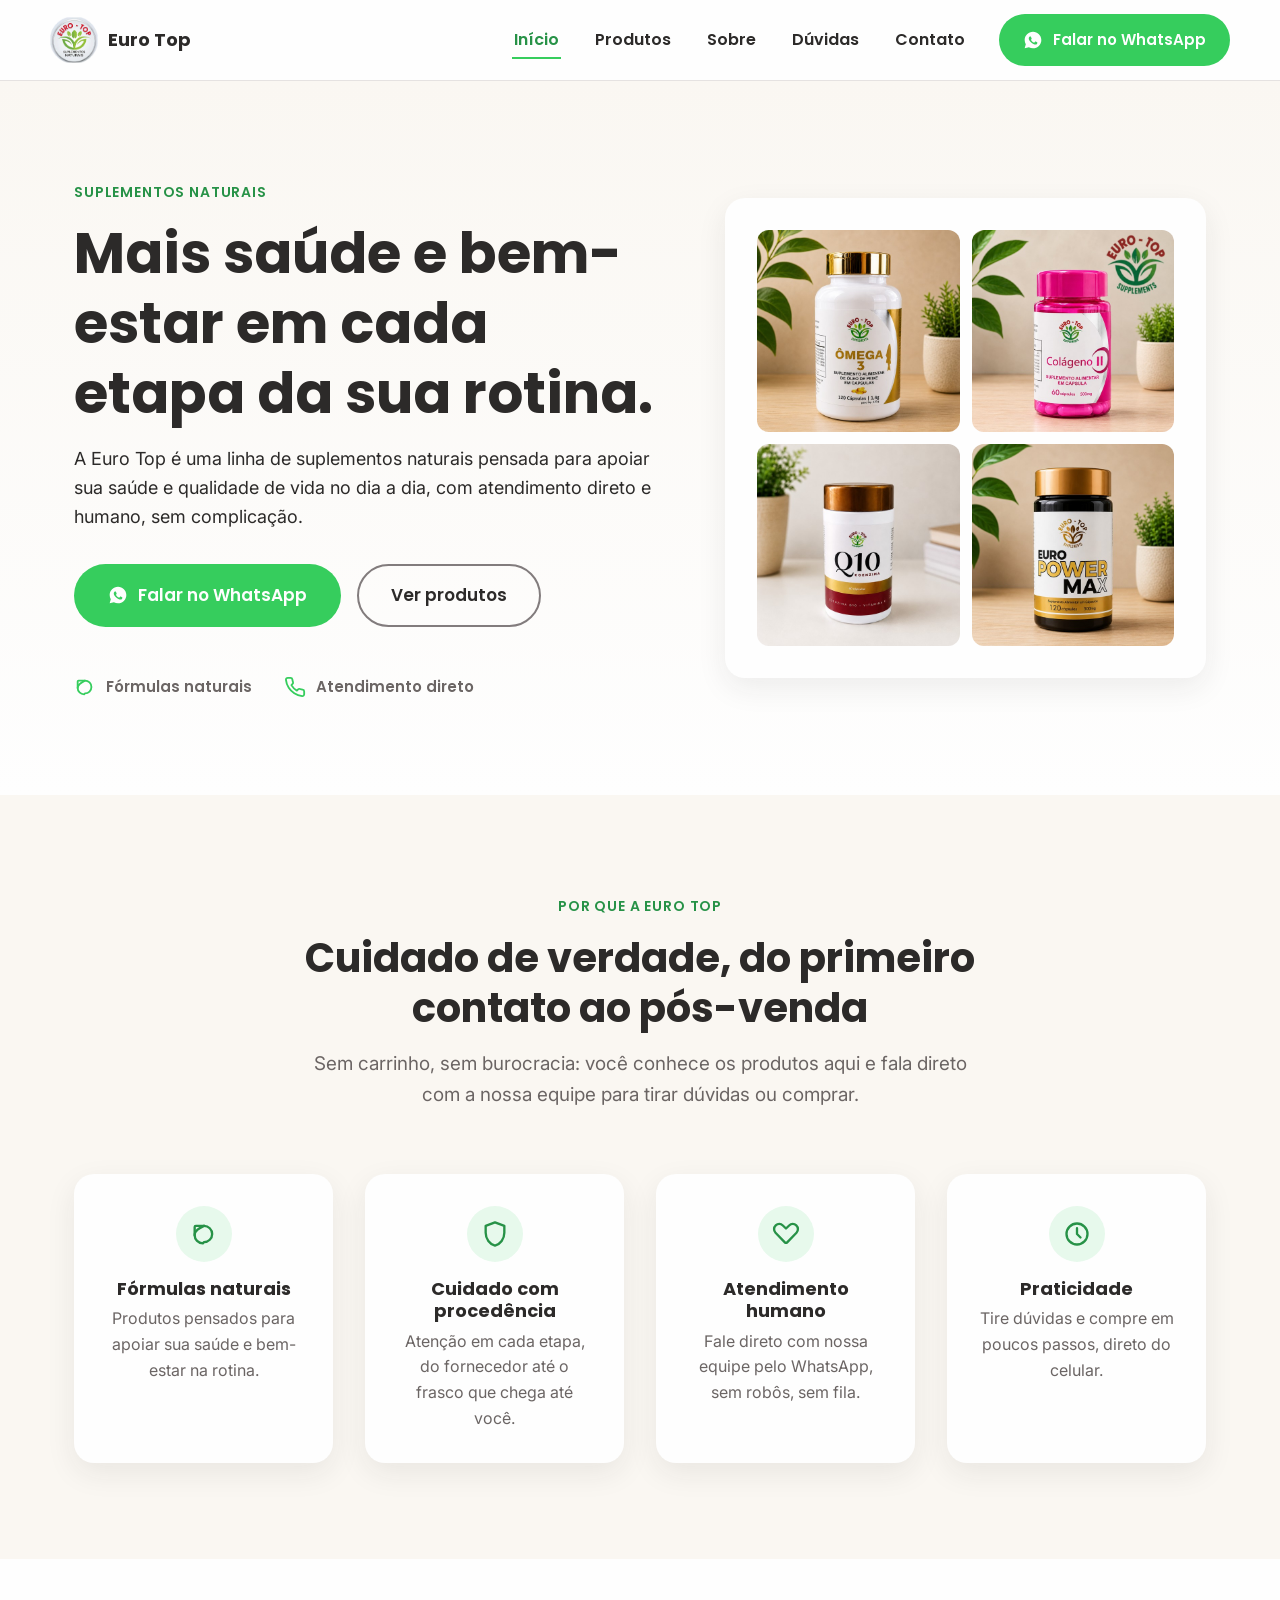
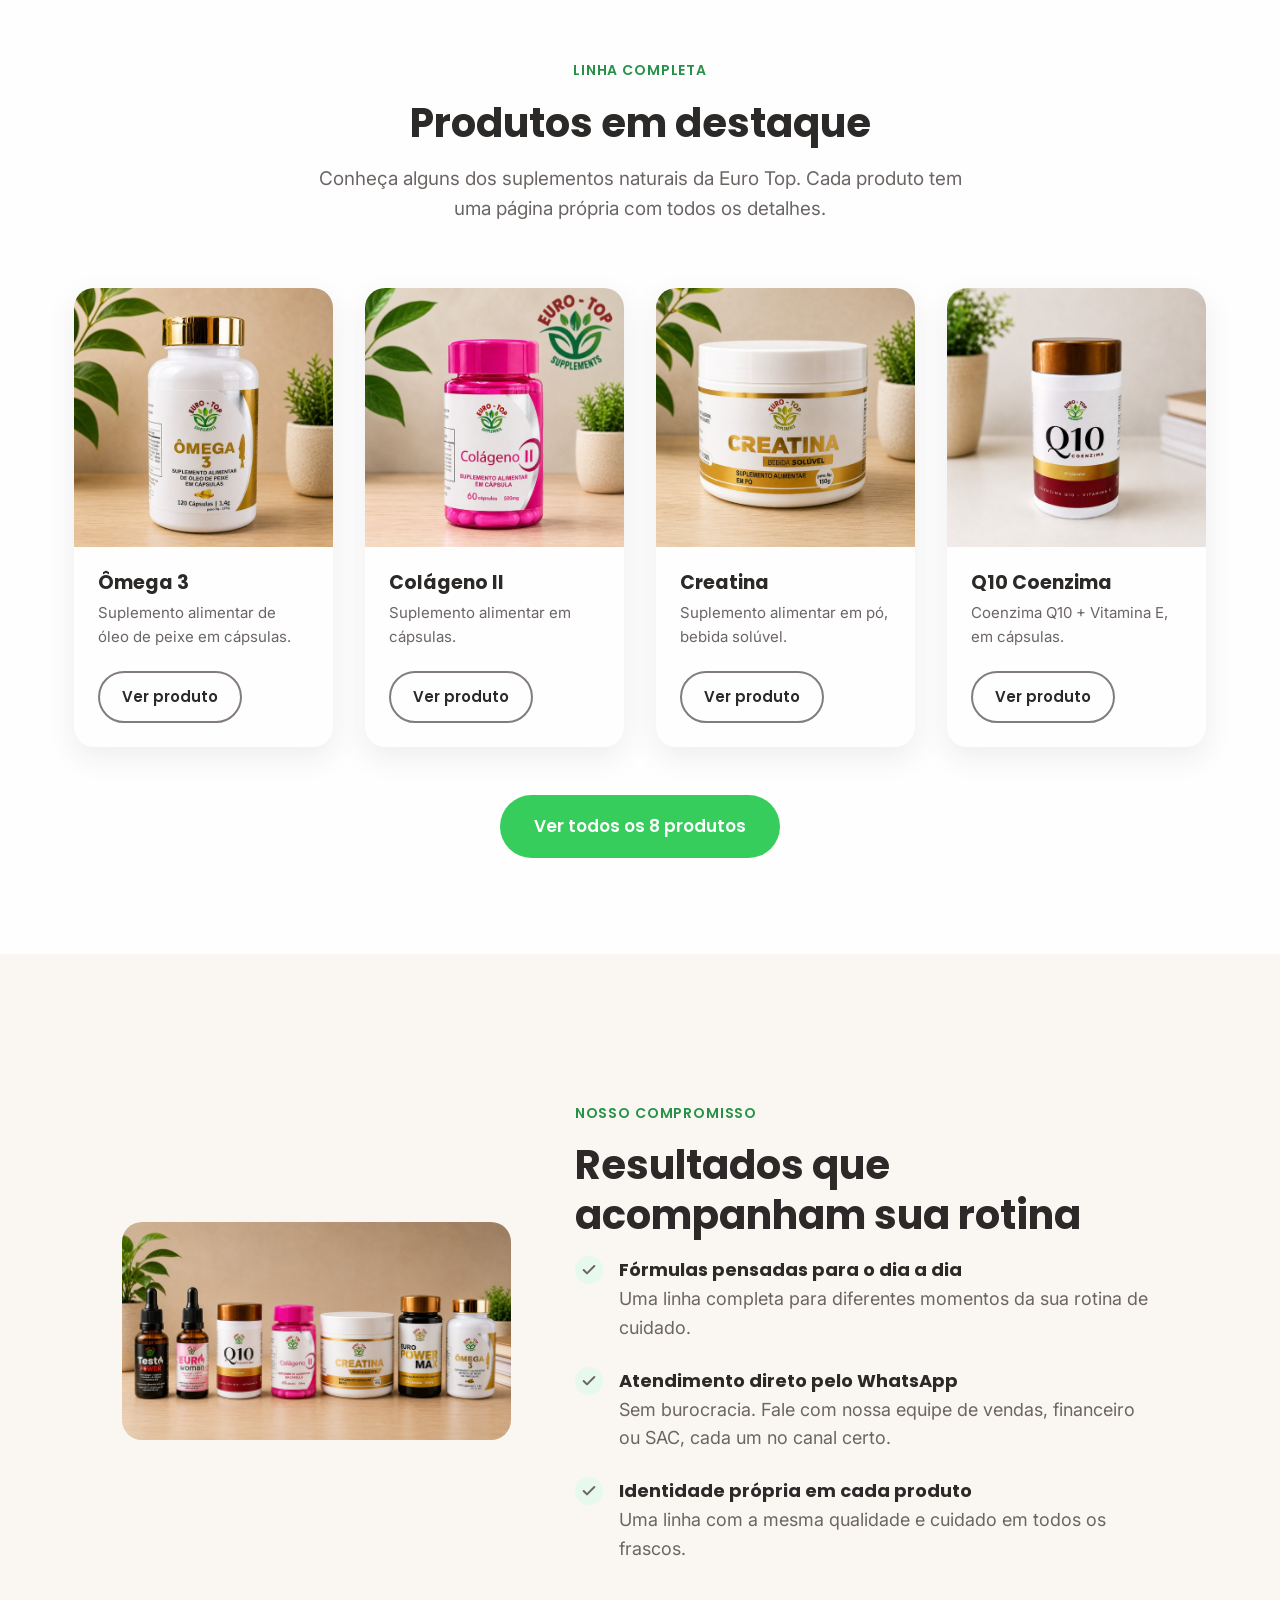
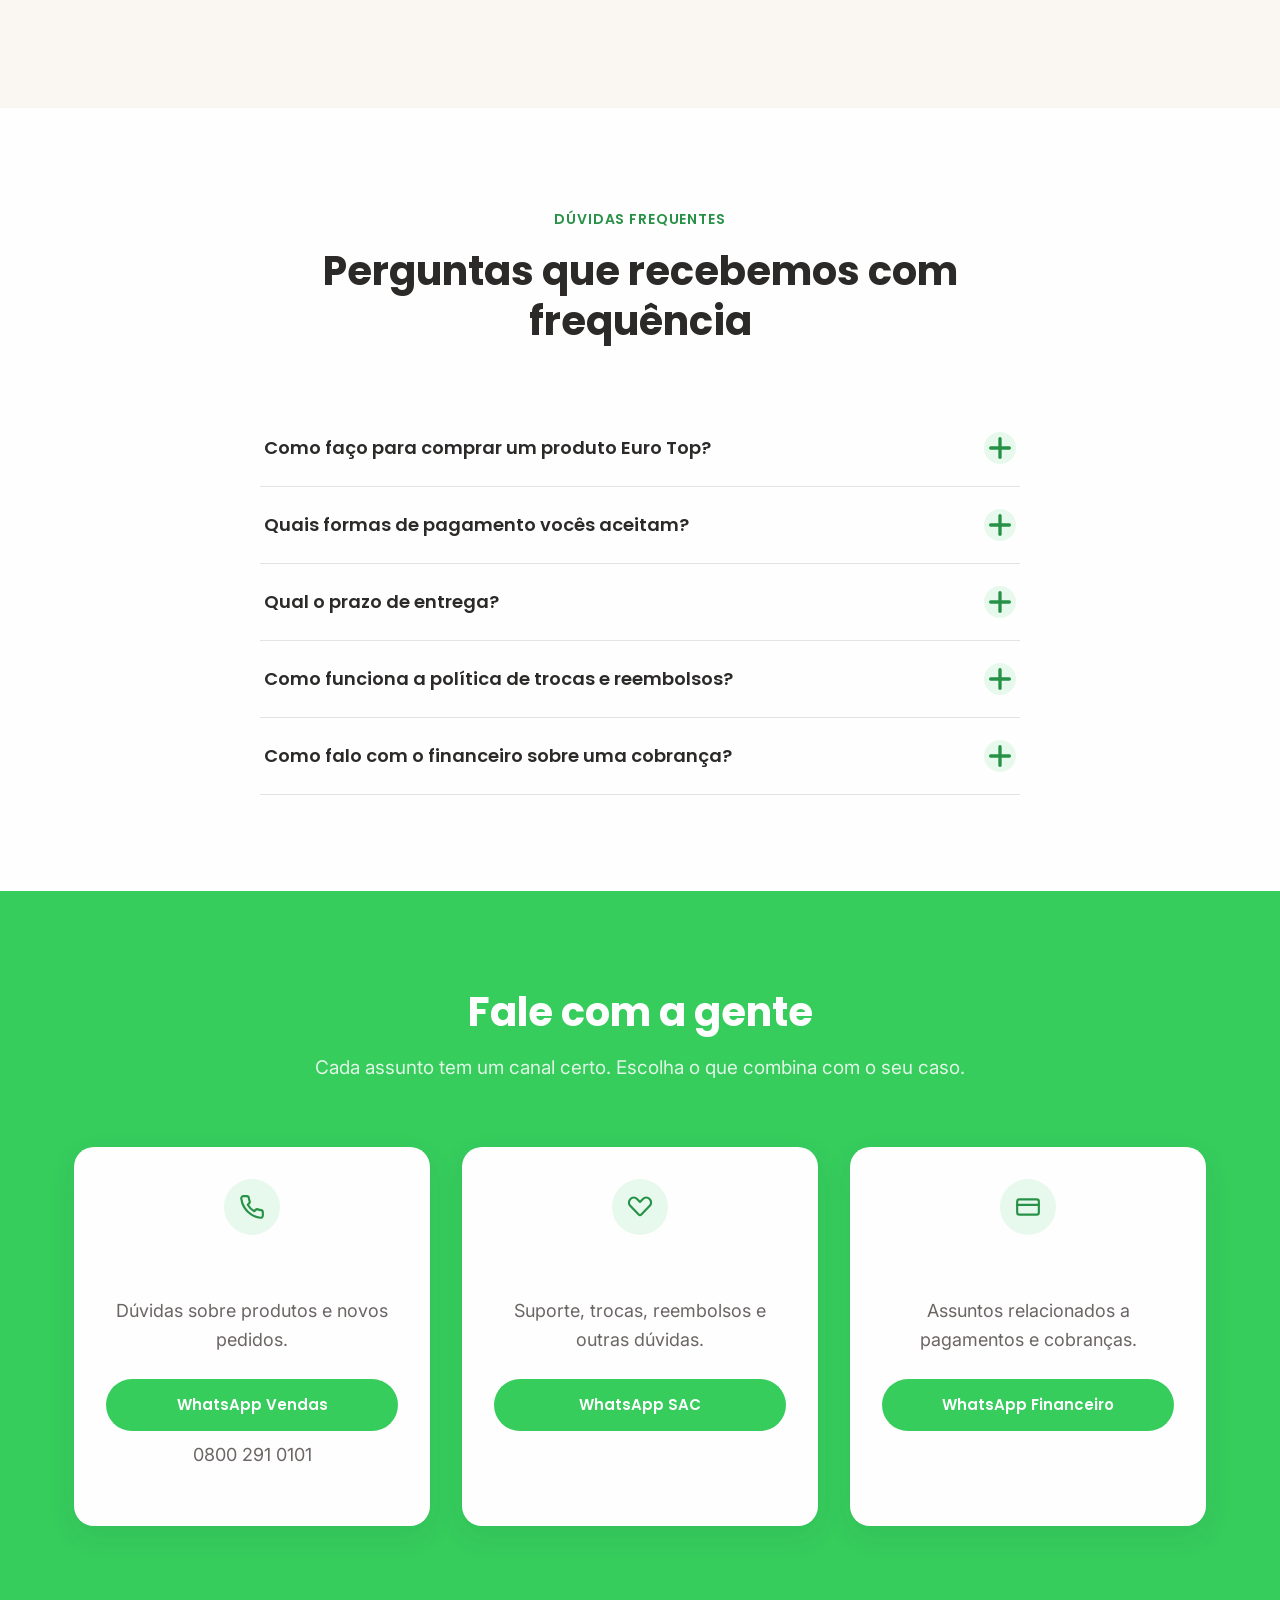
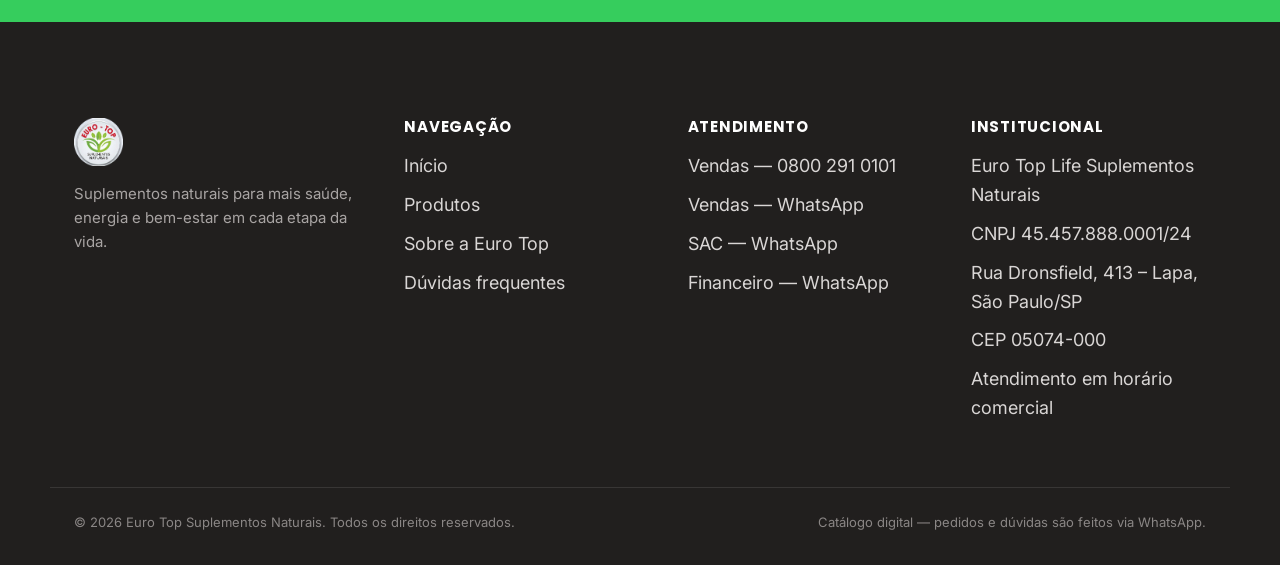
==== commit 45bba14e: "Remove travessoes da copy e preenche beneficios das paginas de produto" ====
--- a/index.html
+++ b/index.html
@@ -46,7 +46,7 @@
       <div>
         <span class="eyebrow">Suplementos naturais</span>
         <h1>Mais saúde e bem-estar em cada etapa da sua rotina.</h1>
-        <p>A Euro Top é uma linha de suplementos naturais pensada para apoiar sua saúde e qualidade de vida no dia a dia — com atendimento direto e humano, sem complicação.</p>
+        <p>A Euro Top é uma linha de suplementos naturais pensada para apoiar sua saúde e qualidade de vida no dia a dia, com atendimento direto e humano, sem complicação.</p>
         <div class="hero__actions">
           <a class="btn btn-primary" href="https://wa.me/5511980456727?text=Ol%C3%A1!%20Vim%20pelo%20site%20da%20Euro%20Top%20e%20quero%20saber%20mais%20sobre%20os%20produtos." target="_blank" rel="noopener">
             <svg viewBox="0 0 24 24" fill="currentColor" aria-hidden="true"><path d="M12 2C6.48 2 2 6.48 2 12c0 1.85.5 3.58 1.36 5.07L2 22l5.06-1.33A9.94 9.94 0 0012 22c5.52 0 10-4.48 10-10S17.52 2 12 2zm5.2 14.2c-.22.62-1.28 1.18-1.77 1.24-.45.06-1 .08-1.62-.1-.37-.11-.85-.27-1.46-.53-2.57-1.11-4.25-3.7-4.38-3.87-.13-.17-1.05-1.4-1.05-2.67 0-1.27.67-1.9.9-2.16.23-.26.5-.32.67-.32.17 0 .34 0 .48.01.16.01.36-.06.56.43.22.53.73 1.83.8 1.96.07.13.11.29.02.46-.09.17-.14.27-.27.42-.13.15-.28.33-.4.44-.13.13-.27.27-.12.53.15.26.67 1.1 1.44 1.78.99.88 1.82 1.16 2.08 1.29.26.13.41.11.56-.06.15-.17.65-.75.82-1.01.17-.26.34-.21.56-.13.22.08 1.44.68 1.68.8.24.12.4.18.46.28.06.1.06.6-.16 1.22z"/></svg>
@@ -103,7 +103,7 @@
             <svg viewBox="0 0 24 24" fill="none" stroke="currentColor" stroke-width="2" stroke-linecap="round" stroke-linejoin="round"><path d="M20.8 4.6c-1.7-1.6-4.4-1.6-6.1.1L12 7.3 9.3 4.7c-1.7-1.7-4.4-1.7-6.1-.1-1.8 1.7-1.9 4.5-.2 6.3l8 8.3a1.4 1.4 0 0 0 2 0l8-8.3c1.7-1.8 1.6-4.6-.2-6.3z"/></svg>
           </div>
           <h3>Atendimento humano</h3>
-          <p>Fale direto com nossa equipe pelo WhatsApp — sem robôs, sem fila.</p>
+          <p>Fale direto com nossa equipe pelo WhatsApp, sem robôs, sem fila.</p>
         </div>
         <div class="benefit-card reveal">
           <div class="benefit-card__icon">
@@ -196,7 +196,7 @@
               </span>
               <div>
                 <strong>Atendimento direto pelo WhatsApp</strong>
-                <span>Sem burocracia — fale com nossa equipe de vendas, financeiro ou SAC, cada um no canal certo.</span>
+                <span>Sem burocracia. Fale com nossa equipe de vendas, financeiro ou SAC, cada um no canal certo.</span>
               </div>
             </li>
             <li>
@@ -284,7 +284,7 @@
     <div class="container">
       <div class="section-head reveal">
         <h2>Fale com a gente</h2>
-        <p style="color: rgba(254,254,254,0.85);">Cada assunto tem um canal certo — escolha o que combina com o seu caso.</p>
+        <p style="color: rgba(254,254,254,0.85);">Cada assunto tem um canal certo. Escolha o que combina com o seu caso.</p>
       </div>
       <div class="contact-grid">
         <div class="contact-card reveal">
--- a/assets/css/style.css
+++ b/assets/css/style.css
@@ -654,7 +654,7 @@
 }
 
 .authority__art {
-  aspect-ratio: 3 / 4;
+  aspect-ratio: 16 / 9;
   border-radius: var(--radius-card);
   overflow: hidden;
   background: var(--color-gray-light);
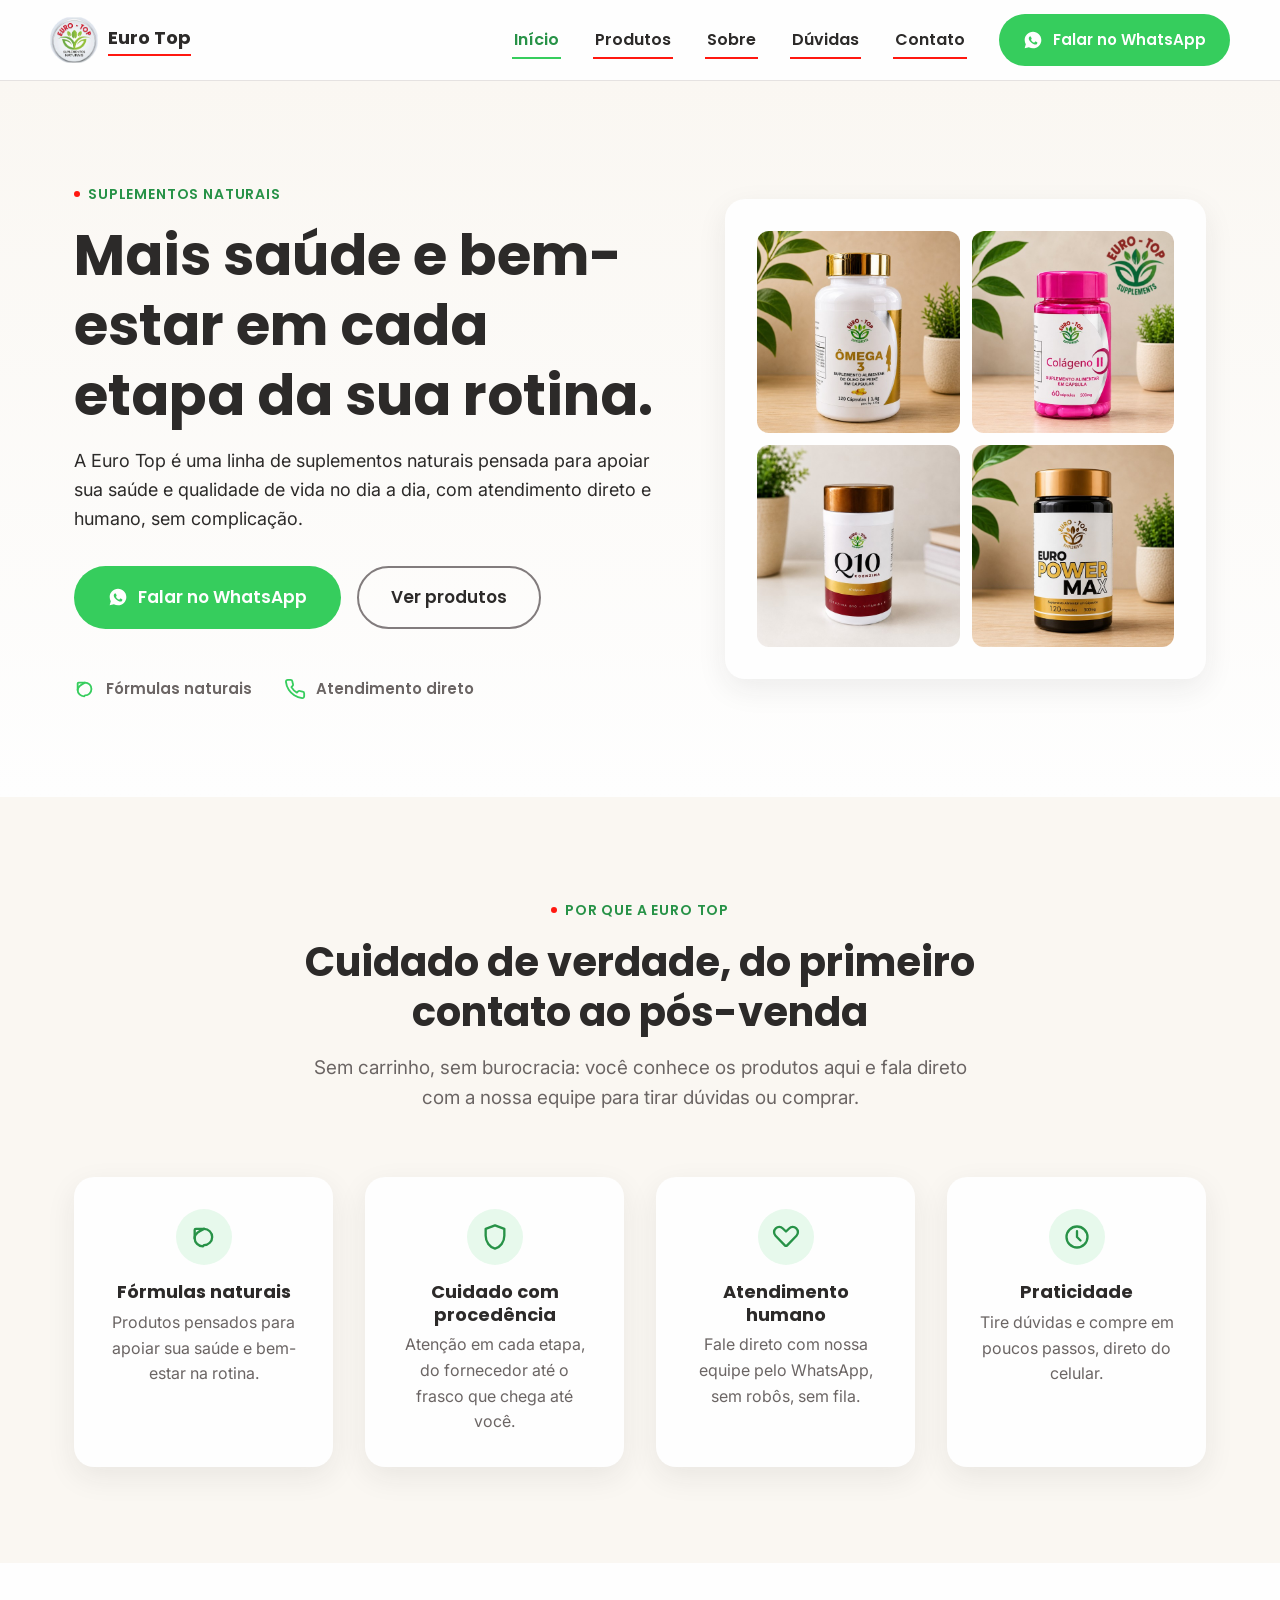
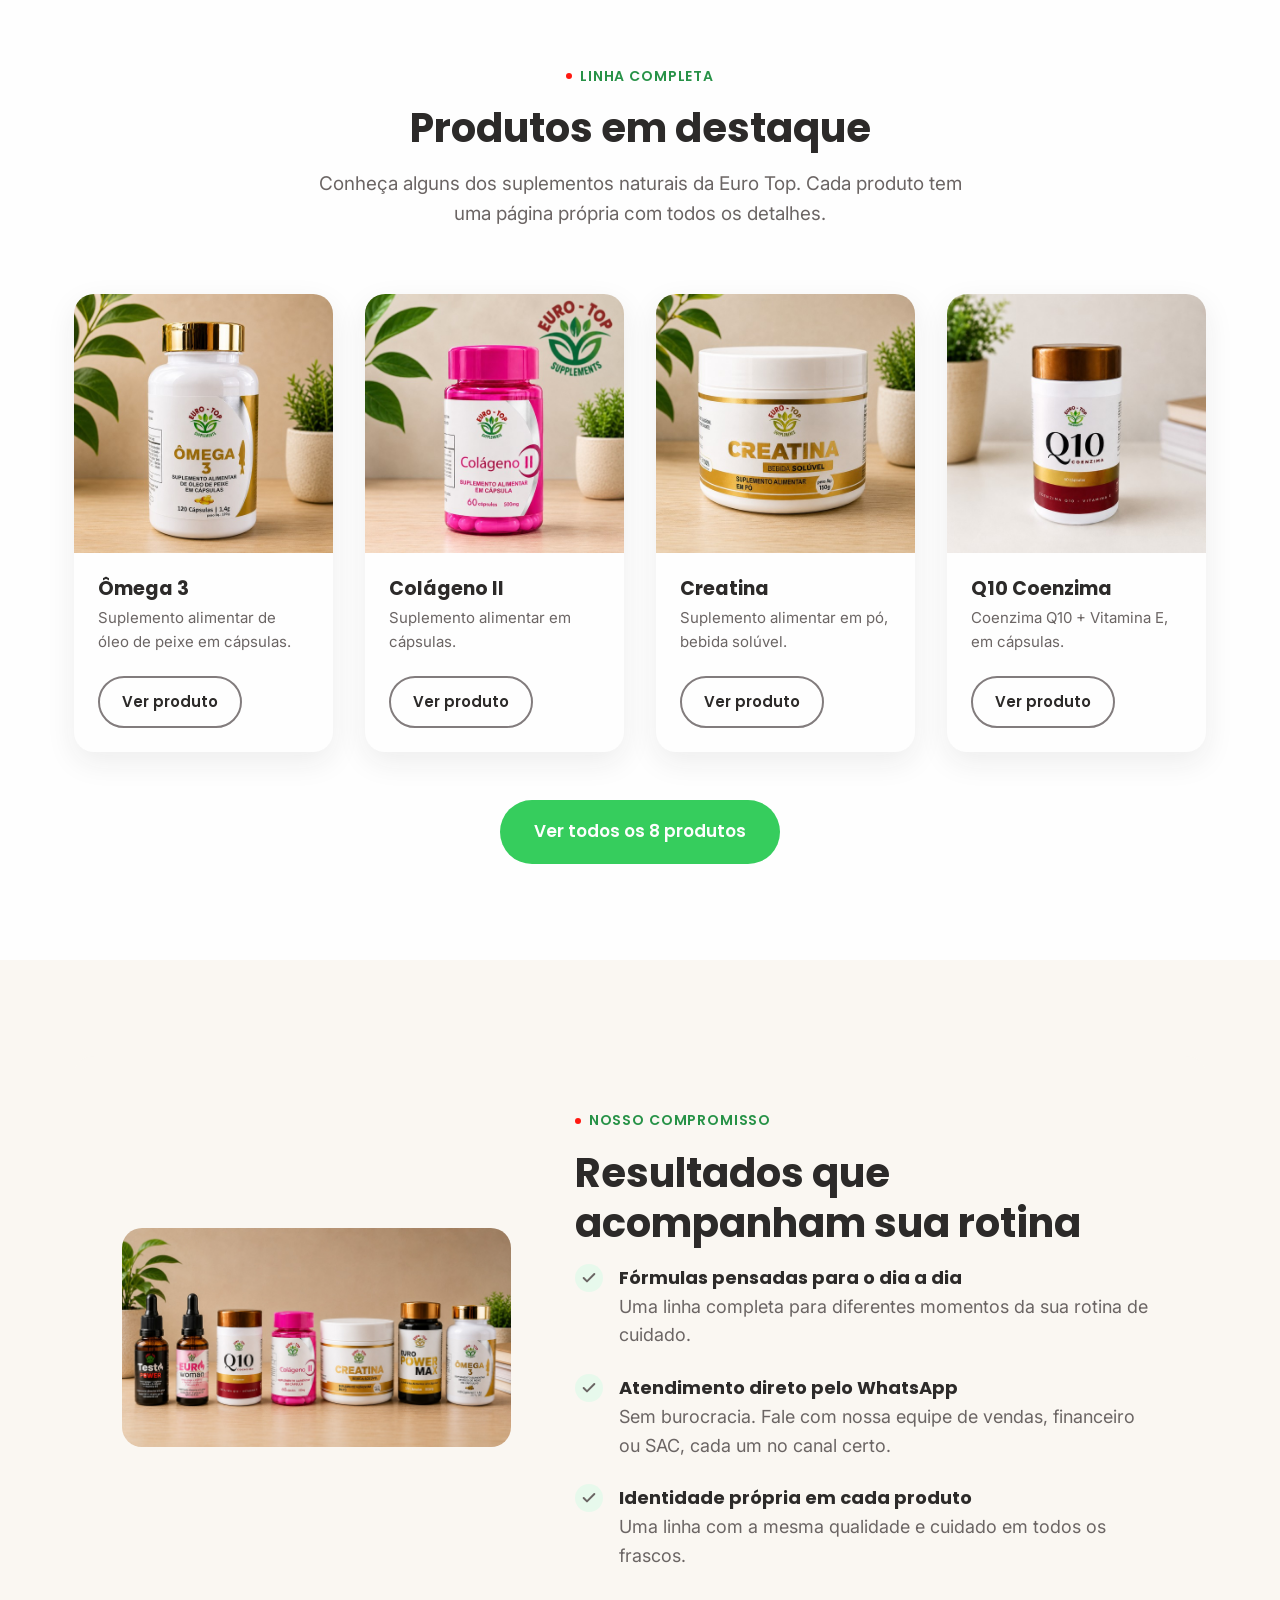
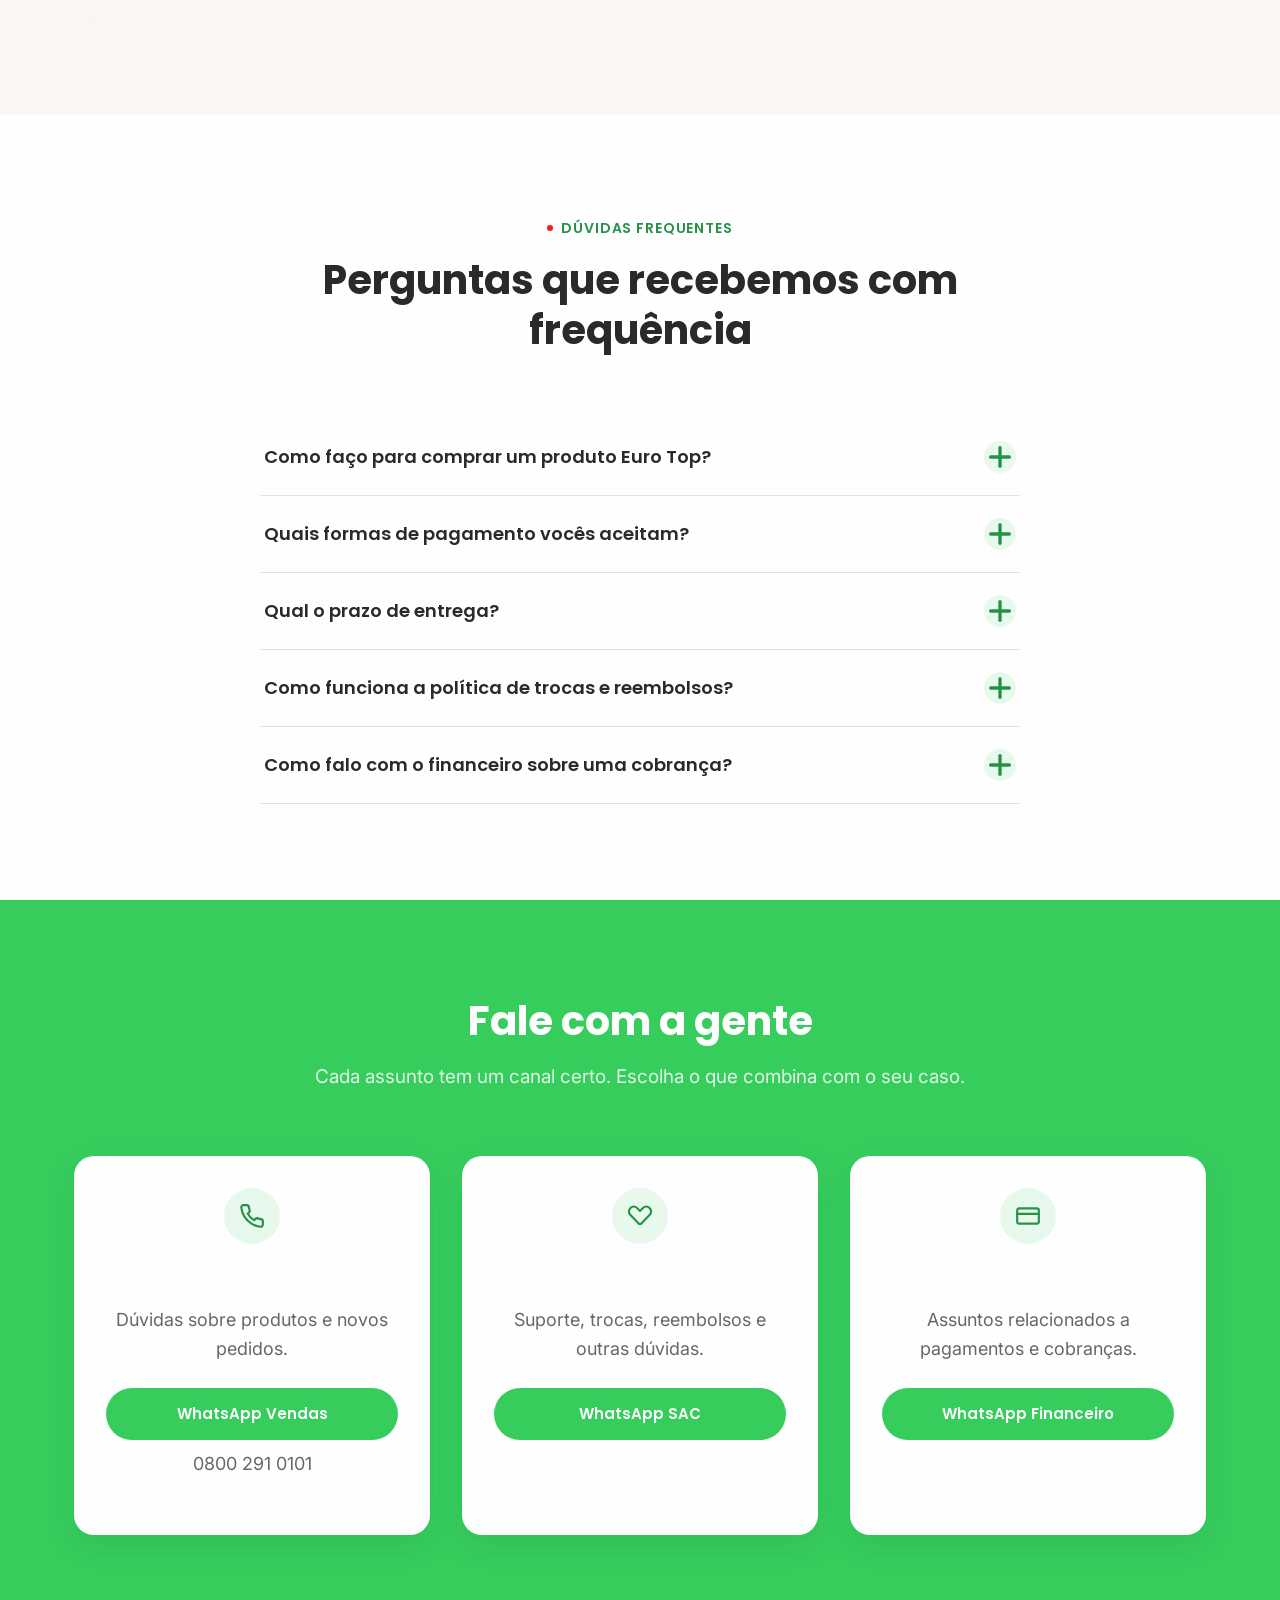
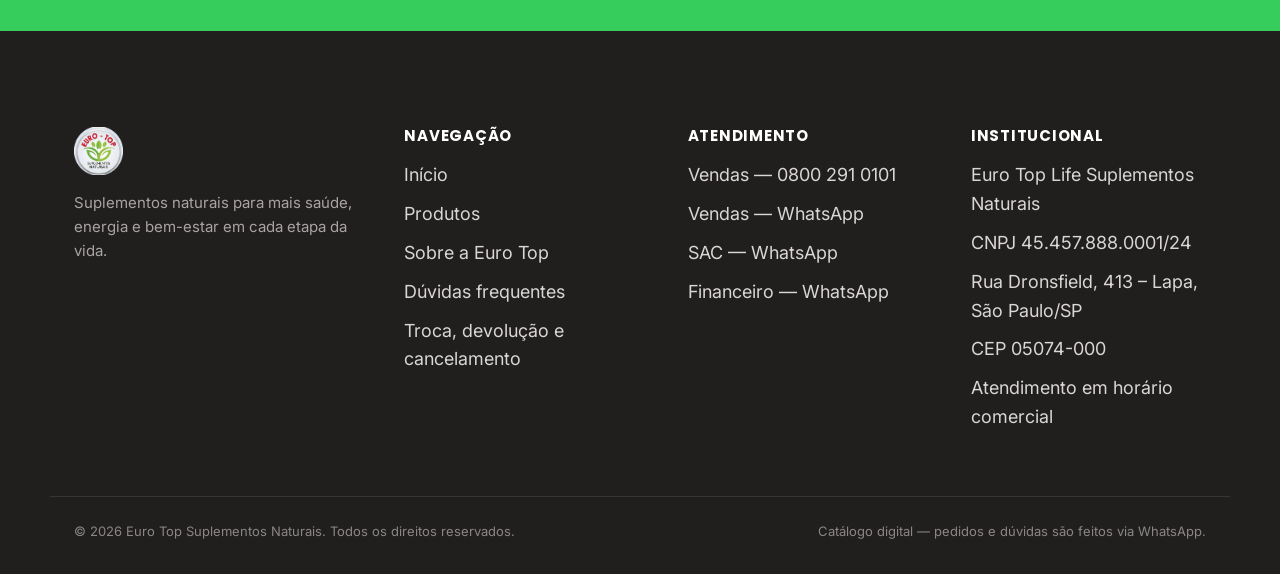
==== commit 09b79c61: "Adiciona pagina de Politica de Troca, Devolucao e Cancelamento Cria site/politica-de-troca-devolucao" ====
--- a/index.html
+++ b/index.html
@@ -262,7 +262,7 @@
             </span>
           </summary>
           <div class="faq-item__answer">
-            <p>Entre em contato com o nosso SAC pelo WhatsApp explicando o seu caso. Nossa equipe vai te orientar sobre os próximos passos.</p>
+            <p>Confira todos os detalhes na nossa <a href="politica-de-troca-devolucao-cancelamento.html">Política de Troca, Devolução e Cancelamento</a>. Para abrir uma solicitação, fale com o nosso SAC pelo WhatsApp explicando o seu caso.</p>
           </div>
         </details>
         <details class="faq-item">
@@ -331,6 +331,7 @@
         <li><a href="produtos.html">Produtos</a></li>
         <li><a href="sobre.html">Sobre a Euro Top</a></li>
         <li><a href="index.html#faq">Dúvidas frequentes</a></li>
+        <li><a href="politica-de-troca-devolucao-cancelamento.html">Troca, devolução e cancelamento</a></li>
       </ul>
     </div>
     <div class="footer-col">
--- a/assets/css/style.css
+++ b/assets/css/style.css
@@ -166,7 +166,9 @@
 }
 
 .eyebrow {
-  display: inline-block;
+  display: inline-flex;
+  align-items: center;
+  gap: 8px;
   font-family: var(--font-heading);
   font-weight: 600;
   font-size: 14px;
@@ -174,6 +176,15 @@
   text-transform: uppercase;
   color: var(--color-primary-dark);
   margin-bottom: var(--space-2);
+}
+
+.eyebrow::before {
+  content: "";
+  width: 6px;
+  height: 6px;
+  border-radius: 50%;
+  background: var(--color-accent);
+  flex-shrink: 0;
 }
 
 /* Só aplica o estado inicial "invisível" quando JS está ativo
@@ -277,6 +288,11 @@
   font-size: 18px;
 }
 
+.brand span {
+  border-bottom: 2px solid var(--color-accent);
+  padding-bottom: 2px;
+}
+
 .brand img {
   height: 48px;
   width: 48px;
@@ -299,7 +315,7 @@
 
 .main-nav__links a {
   padding: 6px 2px;
-  border-bottom: 2px solid transparent;
+  border-bottom: 2px solid var(--color-accent);
 }
 
 .main-nav__links a:hover,
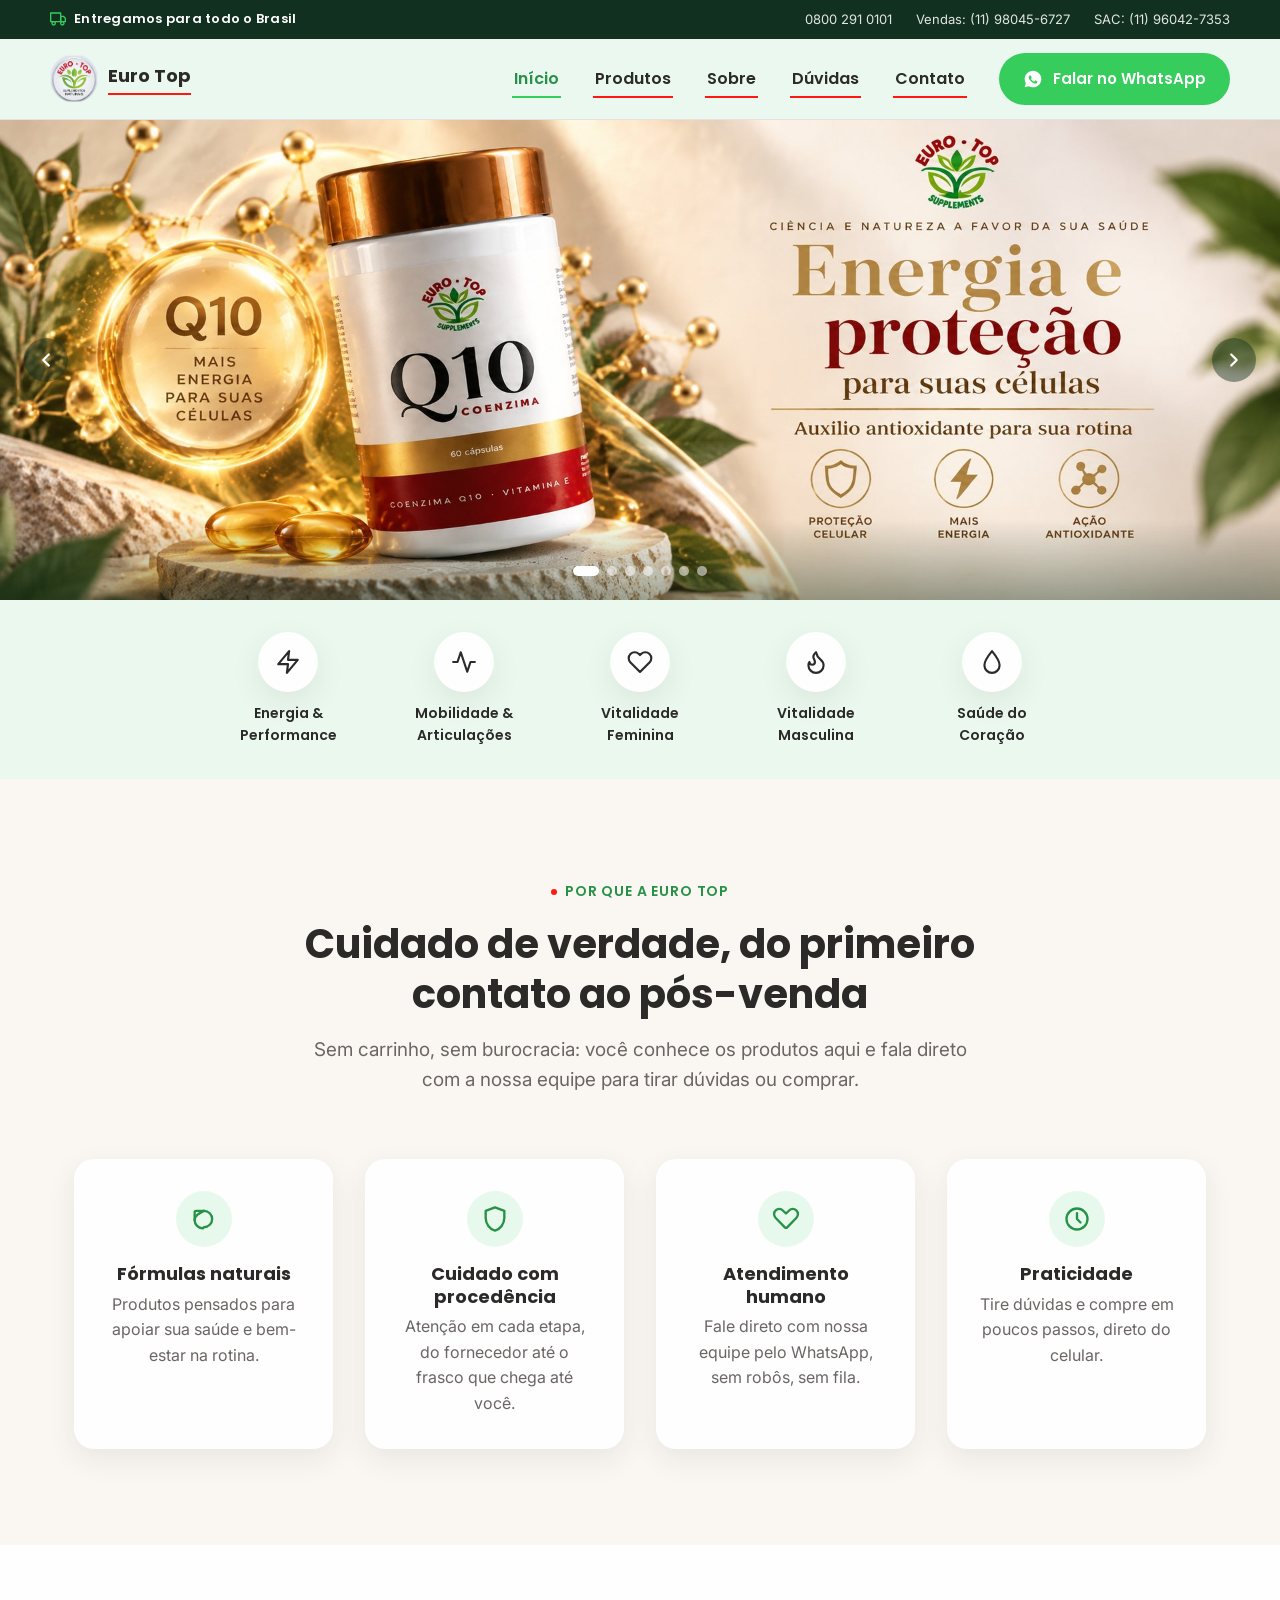
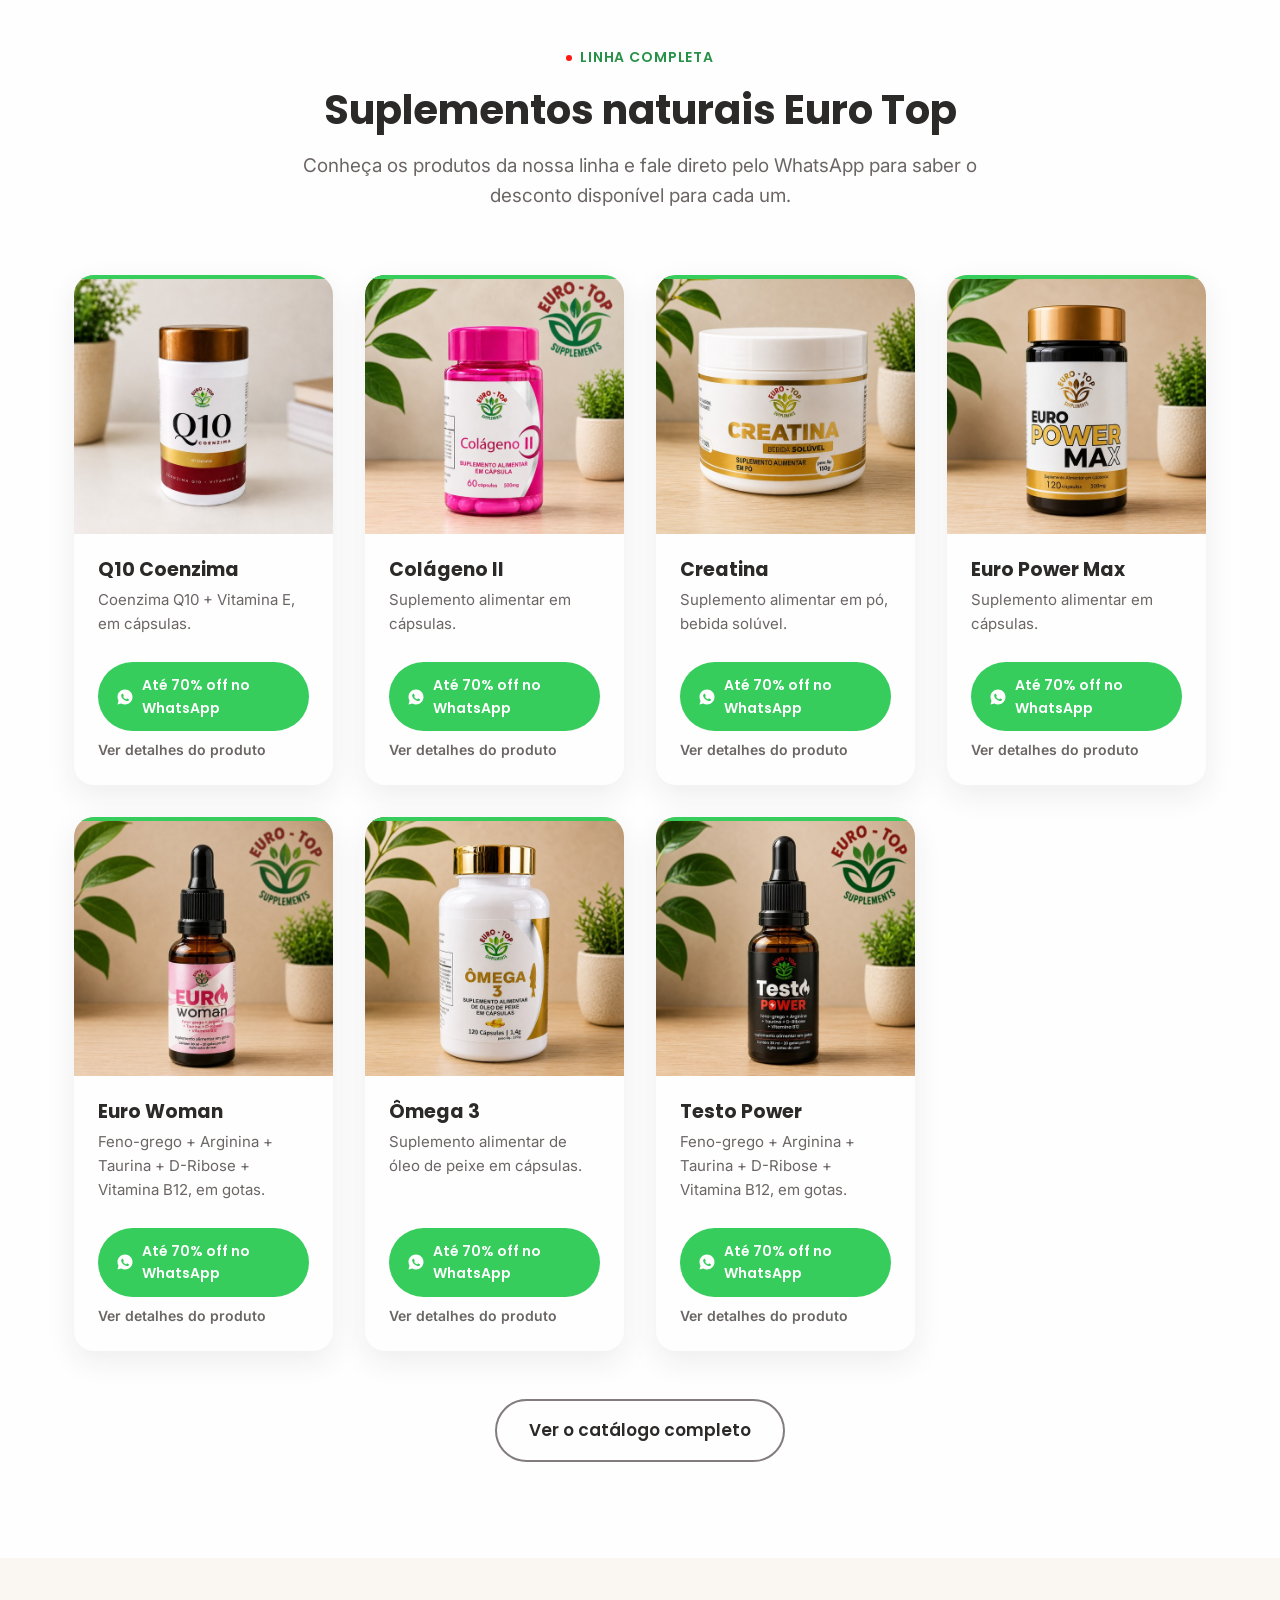
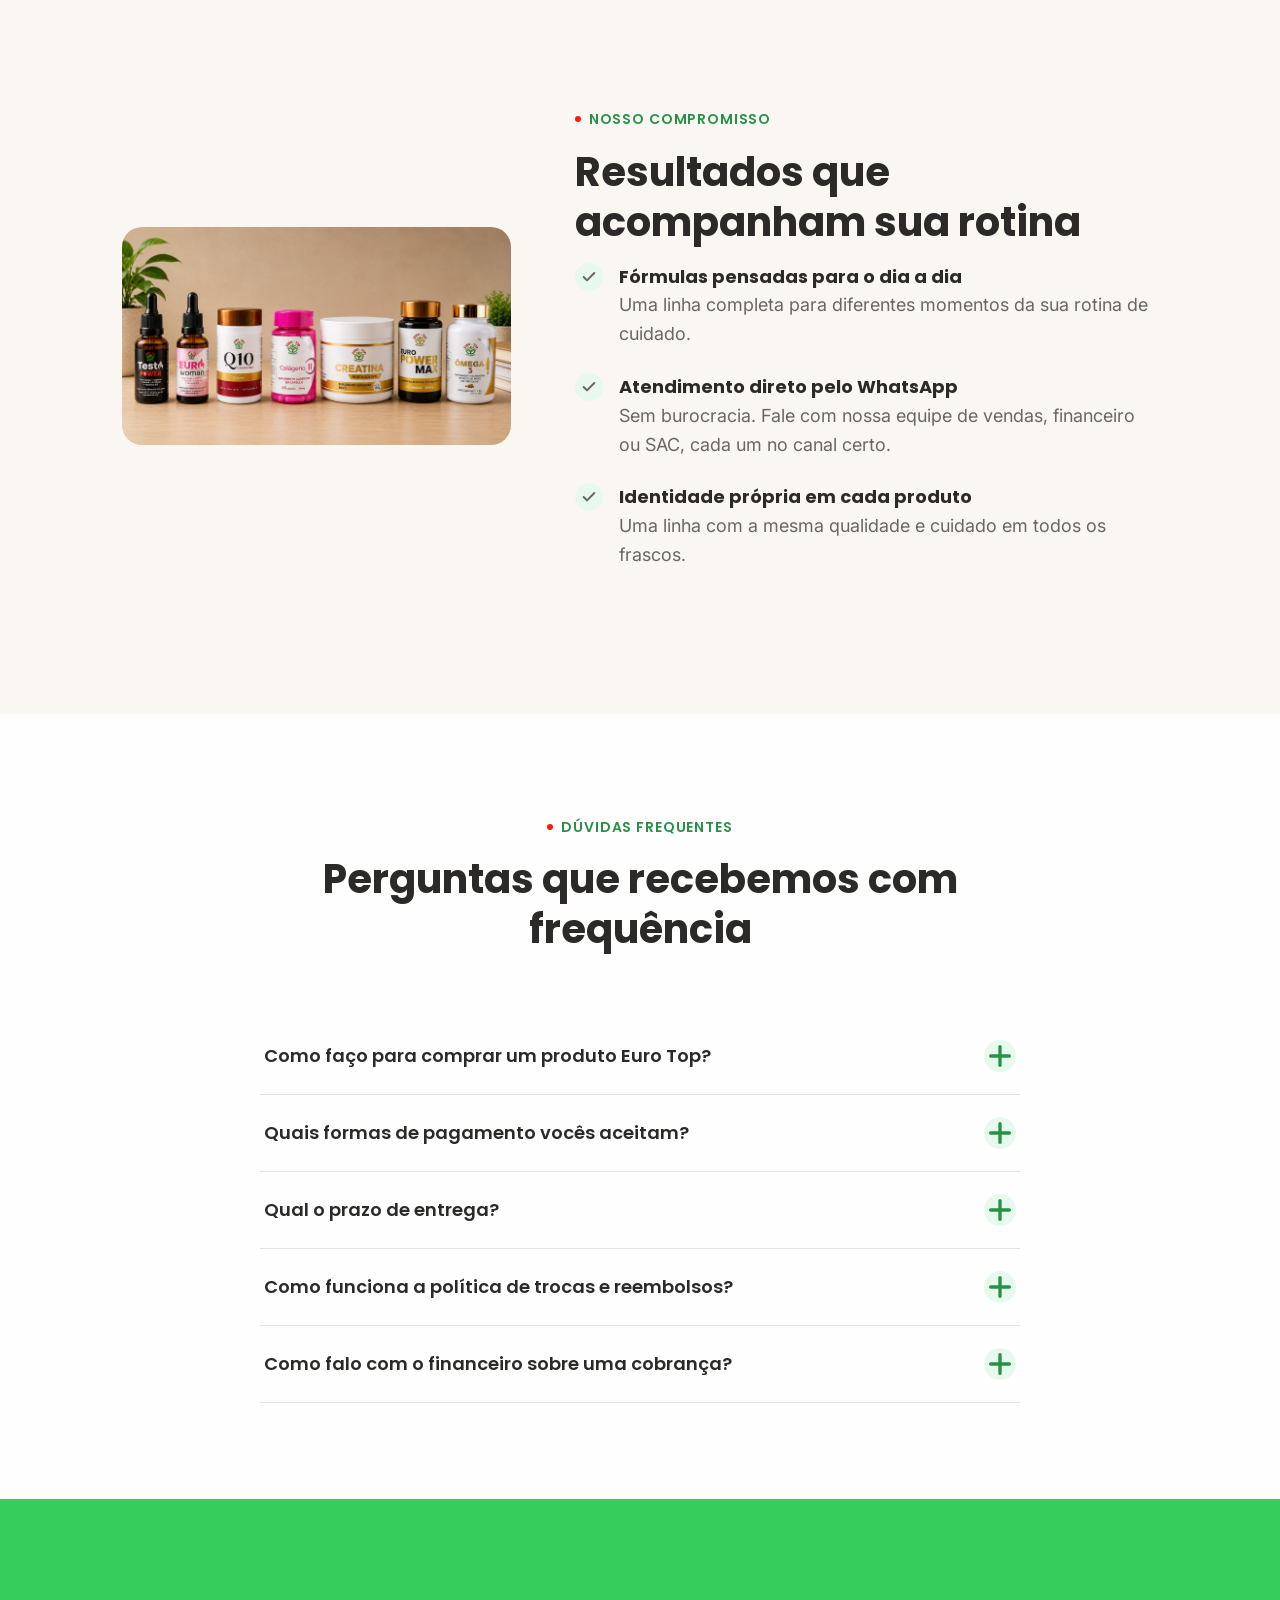
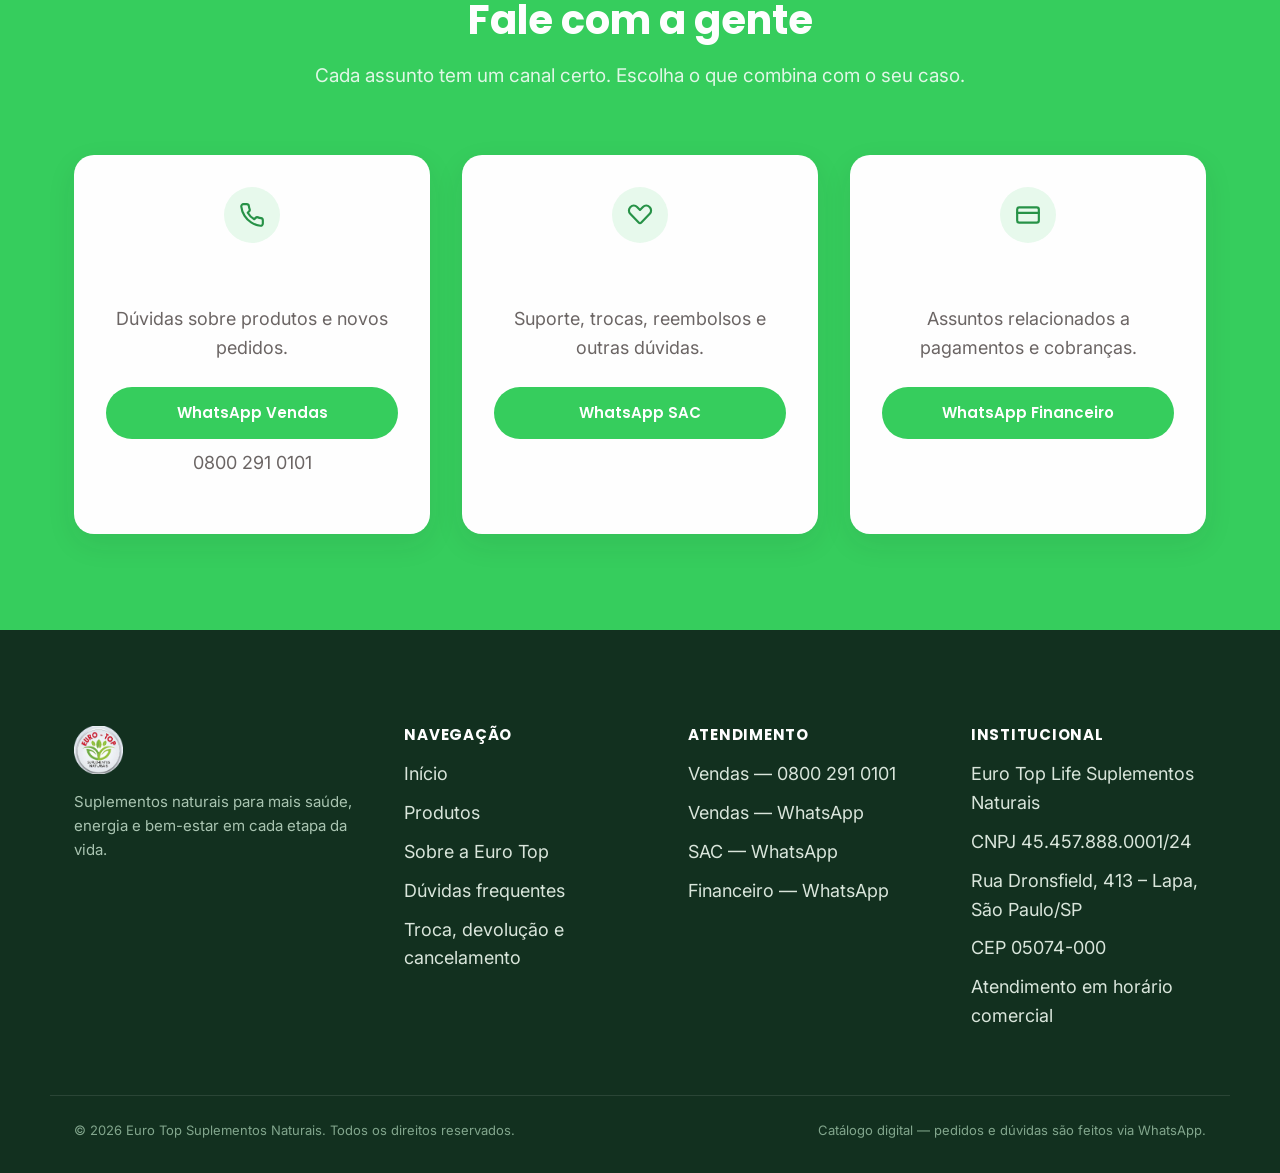
==== commit aba94c81: "Redesign da home (carrossel, barra superior, vitrine ampliada) e ajustes de banner Co-Authored-By: C" ====
--- a/index.html
+++ b/index.html
@@ -13,6 +13,20 @@
 <link rel="stylesheet" href="assets/css/style.css">
 </head>
 <body>
+
+<div class="top-bar">
+  <div class="container top-bar__inner">
+    <span class="top-bar__message">
+      <svg viewBox="0 0 24 24" fill="none" stroke="currentColor" stroke-width="2" stroke-linecap="round" stroke-linejoin="round"><rect x="1" y="3" width="15" height="13"/><polygon points="16 8 20 8 23 11 23 16 16 16 16 8"/><circle cx="5.5" cy="18.5" r="2.5"/><circle cx="18.5" cy="18.5" r="2.5"/></svg>
+      Entregamos para todo o Brasil
+    </span>
+    <div class="top-bar__contacts">
+      <a href="tel:08002910101">0800 291 0101</a>
+      <a href="https://wa.me/5511980456727" target="_blank" rel="noopener">Vendas: (11) 98045-6727</a>
+      <a href="https://wa.me/5511960427353" target="_blank" rel="noopener">SAC: (11) 96042-7353</a>
+    </div>
+  </div>
+</div>
 
 <header class="site-header">
   <div class="container site-header__bar">
@@ -41,37 +55,95 @@
 
 <main>
 
-  <section class="hero">
-    <div class="container hero__grid">
-      <div>
-        <span class="eyebrow">Suplementos naturais</span>
-        <h1>Mais saúde e bem-estar em cada etapa da sua rotina.</h1>
-        <p>A Euro Top é uma linha de suplementos naturais pensada para apoiar sua saúde e qualidade de vida no dia a dia, com atendimento direto e humano, sem complicação.</p>
-        <div class="hero__actions">
-          <a class="btn btn-primary" href="https://wa.me/5511980456727?text=Ol%C3%A1!%20Vim%20pelo%20site%20da%20Euro%20Top%20e%20quero%20saber%20mais%20sobre%20os%20produtos." target="_blank" rel="noopener">
-            <svg viewBox="0 0 24 24" fill="currentColor" aria-hidden="true"><path d="M12 2C6.48 2 2 6.48 2 12c0 1.85.5 3.58 1.36 5.07L2 22l5.06-1.33A9.94 9.94 0 0012 22c5.52 0 10-4.48 10-10S17.52 2 12 2zm5.2 14.2c-.22.62-1.28 1.18-1.77 1.24-.45.06-1 .08-1.62-.1-.37-.11-.85-.27-1.46-.53-2.57-1.11-4.25-3.7-4.38-3.87-.13-.17-1.05-1.4-1.05-2.67 0-1.27.67-1.9.9-2.16.23-.26.5-.32.67-.32.17 0 .34 0 .48.01.16.01.36-.06.56.43.22.53.73 1.83.8 1.96.07.13.11.29.02.46-.09.17-.14.27-.27.42-.13.15-.28.33-.4.44-.13.13-.27.27-.12.53.15.26.67 1.1 1.44 1.78.99.88 1.82 1.16 2.08 1.29.26.13.41.11.56-.06.15-.17.65-.75.82-1.01.17-.26.34-.21.56-.13.22.08 1.44.68 1.68.8.24.12.4.18.46.28.06.1.06.6-.16 1.22z"/></svg>
-            Falar no WhatsApp
-          </a>
-          <a class="btn btn-outline--dark" href="produtos.html">Ver produtos</a>
-        </div>
-        <div class="hero__badges">
-          <span class="hero__badge">
-            <svg viewBox="0 0 24 24" fill="none" stroke="currentColor" stroke-width="2" stroke-linecap="round" stroke-linejoin="round"><path d="M11 20A7 7 0 0 1 4 13V6a1 1 0 0 1 1-1h7a7 7 0 0 1 7 7 7 7 0 0 1-7 7z"/><path d="M4 13c0-4 4-6 8-8"/></svg>
-            Fórmulas naturais
+  <section class="hero-carousel" aria-label="Destaques Euro Top">
+    <div class="hero-carousel__viewport">
+      <div class="hero-carousel__track">
+        <a class="hero-carousel__slide" href="produtos/q10-coenzima.html">
+          <picture>
+            <source media="(max-width: 720px)" srcset="assets/img/banners/mobile/q10-coenzima.jpg">
+            <img src="assets/img/banners/q10-coenzima.jpg" alt="Q10 Coenzima Euro Top — energia e proteção para suas células" loading="eager">
+          </picture>
+        </a>
+        <a class="hero-carousel__slide" href="produtos/colageno.html">
+          <picture>
+            <source media="(max-width: 720px)" srcset="assets/img/banners/mobile/colageno.jpg">
+            <img src="assets/img/banners/colageno.jpg" alt="Colágeno II Euro Top — cuide da sua mobilidade todos os dias" loading="lazy">
+          </picture>
+        </a>
+        <a class="hero-carousel__slide" href="produtos/creatina.html">
+          <picture>
+            <source media="(max-width: 720px)" srcset="assets/img/banners/mobile/creatina.jpg">
+            <img src="assets/img/banners/creatina.jpg" alt="Creatina Euro Top" loading="lazy">
+          </picture>
+        </a>
+        <a class="hero-carousel__slide" href="produtos/omega-3.html">
+          <picture>
+            <source media="(max-width: 720px)" srcset="assets/img/banners/mobile/omega-3.jpg">
+            <img src="assets/img/banners/omega-3.jpg" alt="Ômega 3 Euro Top" loading="lazy">
+          </picture>
+        </a>
+        <a class="hero-carousel__slide" href="produtos/euro-woman.html">
+          <picture>
+            <source media="(max-width: 720px)" srcset="assets/img/banners/mobile/euro-woman.jpg">
+            <img src="assets/img/banners/euro-woman.jpg" alt="Euro Woman Euro Top" loading="lazy">
+          </picture>
+        </a>
+        <a class="hero-carousel__slide" href="produtos/testo-power.html">
+          <picture>
+            <source media="(max-width: 720px)" srcset="assets/img/banners/mobile/testo-power.jpg">
+            <img src="assets/img/banners/testo-power.jpg" alt="Testo Power Euro Top" loading="lazy">
+          </picture>
+        </a>
+        <a class="hero-carousel__slide" href="produtos/euro-power-max.html">
+          <picture>
+            <source media="(max-width: 720px)" srcset="assets/img/banners/mobile/euro-power-max.jpg">
+            <img src="assets/img/banners/euro-power-max.jpg" alt="Euro Power Max Euro Top — mais energia e disposição para sua rotina diária" loading="lazy">
+          </picture>
+        </a>
+      </div>
+    </div>
+    <button type="button" class="hero-carousel__arrow hero-carousel__arrow--prev" aria-label="Banner anterior">
+      <svg viewBox="0 0 24 24" fill="none" stroke="currentColor" stroke-width="2.5" stroke-linecap="round" stroke-linejoin="round"><polyline points="15 18 9 12 15 6"/></svg>
+    </button>
+    <button type="button" class="hero-carousel__arrow hero-carousel__arrow--next" aria-label="Próximo banner">
+      <svg viewBox="0 0 24 24" fill="none" stroke="currentColor" stroke-width="2.5" stroke-linecap="round" stroke-linejoin="round"><polyline points="9 18 15 12 9 6"/></svg>
+    </button>
+    <div class="hero-carousel__dots"></div>
+  </section>
+
+  <section class="category-icons">
+    <div class="container">
+      <div class="category-icons__grid">
+        <a class="category-icons__item" href="produtos/q10-coenzima.html">
+          <span class="category-icons__icon">
+            <svg viewBox="0 0 24 24" fill="none" stroke="currentColor" stroke-width="2" stroke-linecap="round" stroke-linejoin="round"><polygon points="13 2 3 14 12 14 11 22 21 10 12 10 13 2"/></svg>
           </span>
-          <span class="hero__badge">
-            <svg viewBox="0 0 24 24" fill="none" stroke="currentColor" stroke-width="2" stroke-linecap="round" stroke-linejoin="round"><path d="M22 16.92v3a2 2 0 0 1-2.18 2 19.79 19.79 0 0 1-8.63-3.07 19.5 19.5 0 0 1-6-6 19.79 19.79 0 0 1-3.07-8.67A2 2 0 0 1 4.11 2h3a2 2 0 0 1 2 1.72c.127.96.361 1.903.7 2.81a2 2 0 0 1-.45 2.11L8.09 9.91a16 16 0 0 0 6 6l1.27-1.27a2 2 0 0 1 2.11-.45c.907.339 1.85.573 2.81.7A2 2 0 0 1 22 16.92z"/></svg>
-            Atendimento direto
+          <span>Energia &amp; Performance</span>
+        </a>
+        <a class="category-icons__item" href="produtos/colageno.html">
+          <span class="category-icons__icon">
+            <svg viewBox="0 0 24 24" fill="none" stroke="currentColor" stroke-width="2" stroke-linecap="round" stroke-linejoin="round"><polyline points="22 12 18 12 15 21 9 3 6 12 2 12"/></svg>
           </span>
-        </div>
-      </div>
-      <div class="hero__art reveal">
-        <div class="hero__art-grid">
-          <img src="assets/img/produtos/omega-3-thumb.jpg" alt="Ômega 3 Euro Top">
-          <img src="assets/img/produtos/colageno-thumb.jpg" alt="Colágeno II Euro Top">
-          <img src="assets/img/produtos/q10-coenzima-thumb.jpg" alt="Q10 Coenzima Euro Top">
-          <img src="assets/img/produtos/euro-power-max-thumb.jpg" alt="Euro Power Max Euro Top">
-        </div>
+          <span>Mobilidade &amp; Articulações</span>
+        </a>
+        <a class="category-icons__item" href="produtos/euro-woman.html">
+          <span class="category-icons__icon">
+            <svg viewBox="0 0 24 24" fill="none" stroke="currentColor" stroke-width="2" stroke-linecap="round" stroke-linejoin="round"><path d="M20.8 4.6a5.5 5.5 0 0 0-7.8 0L12 5.6l-1-1a5.5 5.5 0 0 0-7.8 7.8l1 1L12 21.2l7.8-7.8 1-1a5.5 5.5 0 0 0 0-7.8z"/></svg>
+          </span>
+          <span>Vitalidade Feminina</span>
+        </a>
+        <a class="category-icons__item" href="produtos/testo-power.html">
+          <span class="category-icons__icon">
+            <svg viewBox="0 0 24 24" fill="none" stroke="currentColor" stroke-width="2" stroke-linecap="round" stroke-linejoin="round"><path d="M8.5 14.5A2.5 2.5 0 0 0 11 12c0-1.38-.5-2-1-3-1.072-2.143-.224-4.054 2-6 .5 2.5 2 4.9 4 6.5 2 1.6 3 3.5 3 5.5a7 7 0 1 1-14 0c0-1.153.433-2.294 1-3a2.5 2.5 0 0 0 2.5 2.5z"/></svg>
+          </span>
+          <span>Vitalidade Masculina</span>
+        </a>
+        <a class="category-icons__item" href="produtos/omega-3.html">
+          <span class="category-icons__icon">
+            <svg viewBox="0 0 24 24" fill="none" stroke="currentColor" stroke-width="2" stroke-linecap="round" stroke-linejoin="round"><path d="M12 2s7 8.5 7 13a7 7 0 1 1-14 0c0-4.5 7-13 7-13z"/></svg>
+          </span>
+          <span>Saúde do Coração</span>
+        </a>
       </div>
     </div>
   </section>
@@ -120,10 +192,90 @@
     <div class="container">
       <div class="section-head reveal">
         <span class="eyebrow">Linha completa</span>
-        <h2>Produtos em destaque</h2>
-        <p>Conheça alguns dos suplementos naturais da Euro Top. Cada produto tem uma página própria com todos os detalhes.</p>
+        <h2>Suplementos naturais Euro Top</h2>
+        <p>Conheça os produtos da nossa linha e fale direto pelo WhatsApp para saber o desconto disponível para cada um.</p>
       </div>
       <div class="product-grid">
+        <article class="product-card reveal">
+          <a href="produtos/q10-coenzima.html" class="product-card__img">
+            <img src="assets/img/produtos/q10-coenzima-thumb.jpg" alt="Q10 Coenzima Euro Top">
+          </a>
+          <div class="product-card__body">
+            <h3><a href="produtos/q10-coenzima.html">Q10 Coenzima</a></h3>
+            <p>Coenzima Q10 + Vitamina E, em cápsulas.</p>
+            <div class="product-card__links">
+              <a class="product-card__deal" href="https://wa.me/5511980456727?text=Ol%C3%A1!%20Tenho%20interesse%20no%20Q10%20Coenzima%20da%20Euro%20Top%20e%20quero%20saber%20sobre%20o%20desconto." target="_blank" rel="noopener">
+                <svg viewBox="0 0 24 24" fill="currentColor" aria-hidden="true"><path d="M12 2C6.48 2 2 6.48 2 12c0 1.85.5 3.58 1.36 5.07L2 22l5.06-1.33A9.94 9.94 0 0012 22c5.52 0 10-4.48 10-10S17.52 2 12 2zm5.2 14.2c-.22.62-1.28 1.18-1.77 1.24-.45.06-1 .08-1.62-.1-.37-.11-.85-.27-1.46-.53-2.57-1.11-4.25-3.7-4.38-3.87-.13-.17-1.05-1.4-1.05-2.67 0-1.27.67-1.9.9-2.16.23-.26.5-.32.67-.32.17 0 .34 0 .48.01.16.01.36-.06.56.43.22.53.73 1.83.8 1.96.07.13.11.29.02.46-.09.17-.14.27-.27.42-.13.15-.28.33-.4.44-.13.13-.27.27-.12.53.15.26.67 1.1 1.44 1.78.99.88 1.82 1.16 2.08 1.29.26.13.41.11.56-.06.15-.17.65-.75.82-1.01.17-.26.34-.21.56-.13.22.08 1.44.68 1.68.8.24.12.4.18.46.28.06.1.06.6-.16 1.22z"/></svg>
+                Até 70% off no WhatsApp
+              </a>
+              <a class="product-card__view" href="produtos/q10-coenzima.html">Ver detalhes do produto</a>
+            </div>
+          </div>
+        </article>
+        <article class="product-card reveal">
+          <a href="produtos/colageno.html" class="product-card__img">
+            <img src="assets/img/produtos/colageno-thumb.jpg" alt="Colágeno II Euro Top">
+          </a>
+          <div class="product-card__body">
+            <h3><a href="produtos/colageno.html">Colágeno II</a></h3>
+            <p>Suplemento alimentar em cápsulas.</p>
+            <div class="product-card__links">
+              <a class="product-card__deal" href="https://wa.me/5511980456727?text=Ol%C3%A1!%20Tenho%20interesse%20no%20Col%C3%A1geno%20II%20da%20Euro%20Top%20e%20quero%20saber%20sobre%20o%20desconto." target="_blank" rel="noopener">
+                <svg viewBox="0 0 24 24" fill="currentColor" aria-hidden="true"><path d="M12 2C6.48 2 2 6.48 2 12c0 1.85.5 3.58 1.36 5.07L2 22l5.06-1.33A9.94 9.94 0 0012 22c5.52 0 10-4.48 10-10S17.52 2 12 2zm5.2 14.2c-.22.62-1.28 1.18-1.77 1.24-.45.06-1 .08-1.62-.1-.37-.11-.85-.27-1.46-.53-2.57-1.11-4.25-3.7-4.38-3.87-.13-.17-1.05-1.4-1.05-2.67 0-1.27.67-1.9.9-2.16.23-.26.5-.32.67-.32.17 0 .34 0 .48.01.16.01.36-.06.56.43.22.53.73 1.83.8 1.96.07.13.11.29.02.46-.09.17-.14.27-.27.42-.13.15-.28.33-.4.44-.13.13-.27.27-.12.53.15.26.67 1.1 1.44 1.78.99.88 1.82 1.16 2.08 1.29.26.13.41.11.56-.06.15-.17.65-.75.82-1.01.17-.26.34-.21.56-.13.22.08 1.44.68 1.68.8.24.12.4.18.46.28.06.1.06.6-.16 1.22z"/></svg>
+                Até 70% off no WhatsApp
+              </a>
+              <a class="product-card__view" href="produtos/colageno.html">Ver detalhes do produto</a>
+            </div>
+          </div>
+        </article>
+        <article class="product-card reveal">
+          <a href="produtos/creatina.html" class="product-card__img">
+            <img src="assets/img/produtos/creatina-thumb.jpg" alt="Creatina Euro Top">
+          </a>
+          <div class="product-card__body">
+            <h3><a href="produtos/creatina.html">Creatina</a></h3>
+            <p>Suplemento alimentar em pó, bebida solúvel.</p>
+            <div class="product-card__links">
+              <a class="product-card__deal" href="https://wa.me/5511980456727?text=Ol%C3%A1!%20Tenho%20interesse%20no%20Creatina%20da%20Euro%20Top%20e%20quero%20saber%20sobre%20o%20desconto." target="_blank" rel="noopener">
+                <svg viewBox="0 0 24 24" fill="currentColor" aria-hidden="true"><path d="M12 2C6.48 2 2 6.48 2 12c0 1.85.5 3.58 1.36 5.07L2 22l5.06-1.33A9.94 9.94 0 0012 22c5.52 0 10-4.48 10-10S17.52 2 12 2zm5.2 14.2c-.22.62-1.28 1.18-1.77 1.24-.45.06-1 .08-1.62-.1-.37-.11-.85-.27-1.46-.53-2.57-1.11-4.25-3.7-4.38-3.87-.13-.17-1.05-1.4-1.05-2.67 0-1.27.67-1.9.9-2.16.23-.26.5-.32.67-.32.17 0 .34 0 .48.01.16.01.36-.06.56.43.22.53.73 1.83.8 1.96.07.13.11.29.02.46-.09.17-.14.27-.27.42-.13.15-.28.33-.4.44-.13.13-.27.27-.12.53.15.26.67 1.1 1.44 1.78.99.88 1.82 1.16 2.08 1.29.26.13.41.11.56-.06.15-.17.65-.75.82-1.01.17-.26.34-.21.56-.13.22.08 1.44.68 1.68.8.24.12.4.18.46.28.06.1.06.6-.16 1.22z"/></svg>
+                Até 70% off no WhatsApp
+              </a>
+              <a class="product-card__view" href="produtos/creatina.html">Ver detalhes do produto</a>
+            </div>
+          </div>
+        </article>
+        <article class="product-card reveal">
+          <a href="produtos/euro-power-max.html" class="product-card__img">
+            <img src="assets/img/produtos/euro-power-max-thumb.jpg" alt="Euro Power Max Euro Top">
+          </a>
+          <div class="product-card__body">
+            <h3><a href="produtos/euro-power-max.html">Euro Power Max</a></h3>
+            <p>Suplemento alimentar em cápsulas.</p>
+            <div class="product-card__links">
+              <a class="product-card__deal" href="https://wa.me/5511980456727?text=Ol%C3%A1!%20Tenho%20interesse%20no%20Euro%20Power%20Max%20da%20Euro%20Top%20e%20quero%20saber%20sobre%20o%20desconto." target="_blank" rel="noopener">
+                <svg viewBox="0 0 24 24" fill="currentColor" aria-hidden="true"><path d="M12 2C6.48 2 2 6.48 2 12c0 1.85.5 3.58 1.36 5.07L2 22l5.06-1.33A9.94 9.94 0 0012 22c5.52 0 10-4.48 10-10S17.52 2 12 2zm5.2 14.2c-.22.62-1.28 1.18-1.77 1.24-.45.06-1 .08-1.62-.1-.37-.11-.85-.27-1.46-.53-2.57-1.11-4.25-3.7-4.38-3.87-.13-.17-1.05-1.4-1.05-2.67 0-1.27.67-1.9.9-2.16.23-.26.5-.32.67-.32.17 0 .34 0 .48.01.16.01.36-.06.56.43.22.53.73 1.83.8 1.96.07.13.11.29.02.46-.09.17-.14.27-.27.42-.13.15-.28.33-.4.44-.13.13-.27.27-.12.53.15.26.67 1.1 1.44 1.78.99.88 1.82 1.16 2.08 1.29.26.13.41.11.56-.06.15-.17.65-.75.82-1.01.17-.26.34-.21.56-.13.22.08 1.44.68 1.68.8.24.12.4.18.46.28.06.1.06.6-.16 1.22z"/></svg>
+                Até 70% off no WhatsApp
+              </a>
+              <a class="product-card__view" href="produtos/euro-power-max.html">Ver detalhes do produto</a>
+            </div>
+          </div>
+        </article>
+        <article class="product-card reveal">
+          <a href="produtos/euro-woman.html" class="product-card__img">
+            <img src="assets/img/produtos/euro-woman-thumb.jpg" alt="Euro Woman Euro Top">
+          </a>
+          <div class="product-card__body">
+            <h3><a href="produtos/euro-woman.html">Euro Woman</a></h3>
+            <p>Feno-grego + Arginina + Taurina + D-Ribose + Vitamina B12, em gotas.</p>
+            <div class="product-card__links">
+              <a class="product-card__deal" href="https://wa.me/5511980456727?text=Ol%C3%A1!%20Tenho%20interesse%20no%20Euro%20Woman%20da%20Euro%20Top%20e%20quero%20saber%20sobre%20o%20desconto." target="_blank" rel="noopener">
+                <svg viewBox="0 0 24 24" fill="currentColor" aria-hidden="true"><path d="M12 2C6.48 2 2 6.48 2 12c0 1.85.5 3.58 1.36 5.07L2 22l5.06-1.33A9.94 9.94 0 0012 22c5.52 0 10-4.48 10-10S17.52 2 12 2zm5.2 14.2c-.22.62-1.28 1.18-1.77 1.24-.45.06-1 .08-1.62-.1-.37-.11-.85-.27-1.46-.53-2.57-1.11-4.25-3.7-4.38-3.87-.13-.17-1.05-1.4-1.05-2.67 0-1.27.67-1.9.9-2.16.23-.26.5-.32.67-.32.17 0 .34 0 .48.01.16.01.36-.06.56.43.22.53.73 1.83.8 1.96.07.13.11.29.02.46-.09.17-.14.27-.27.42-.13.15-.28.33-.4.44-.13.13-.27.27-.12.53.15.26.67 1.1 1.44 1.78.99.88 1.82 1.16 2.08 1.29.26.13.41.11.56-.06.15-.17.65-.75.82-1.01.17-.26.34-.21.56-.13.22.08 1.44.68 1.68.8.24.12.4.18.46.28.06.1.06.6-.16 1.22z"/></svg>
+                Até 70% off no WhatsApp
+              </a>
+              <a class="product-card__view" href="produtos/euro-woman.html">Ver detalhes do produto</a>
+            </div>
+          </div>
+        </article>
         <article class="product-card reveal">
           <a href="produtos/omega-3.html" class="product-card__img">
             <img src="assets/img/produtos/omega-3-thumb.jpg" alt="Ômega 3 Euro Top">
@@ -131,42 +283,34 @@
           <div class="product-card__body">
             <h3><a href="produtos/omega-3.html">Ômega 3</a></h3>
             <p>Suplemento alimentar de óleo de peixe em cápsulas.</p>
-            <a class="btn btn-outline--dark btn-sm product-card__cta" href="produtos/omega-3.html">Ver produto</a>
-          </div>
-        </article>
-        <article class="product-card reveal">
-          <a href="produtos/colageno.html" class="product-card__img">
-            <img src="assets/img/produtos/colageno-thumb.jpg" alt="Colágeno II Euro Top">
-          </a>
-          <div class="product-card__body">
-            <h3><a href="produtos/colageno.html">Colágeno II</a></h3>
-            <p>Suplemento alimentar em cápsulas.</p>
-            <a class="btn btn-outline--dark btn-sm product-card__cta" href="produtos/colageno.html">Ver produto</a>
-          </div>
-        </article>
-        <article class="product-card reveal">
-          <a href="produtos/creatina.html" class="product-card__img">
-            <img src="assets/img/produtos/creatina-thumb.jpg" alt="Creatina Euro Top">
-          </a>
-          <div class="product-card__body">
-            <h3><a href="produtos/creatina.html">Creatina</a></h3>
-            <p>Suplemento alimentar em pó, bebida solúvel.</p>
-            <a class="btn btn-outline--dark btn-sm product-card__cta" href="produtos/creatina.html">Ver produto</a>
-          </div>
-        </article>
-        <article class="product-card reveal">
-          <a href="produtos/q10-coenzima.html" class="product-card__img">
-            <img src="assets/img/produtos/q10-coenzima-thumb.jpg" alt="Q10 Coenzima Euro Top">
-          </a>
-          <div class="product-card__body">
-            <h3><a href="produtos/q10-coenzima.html">Q10 Coenzima</a></h3>
-            <p>Coenzima Q10 + Vitamina E, em cápsulas.</p>
-            <a class="btn btn-outline--dark btn-sm product-card__cta" href="produtos/q10-coenzima.html">Ver produto</a>
+            <div class="product-card__links">
+              <a class="product-card__deal" href="https://wa.me/5511980456727?text=Ol%C3%A1!%20Tenho%20interesse%20no%20%C3%94mega%203%20da%20Euro%20Top%20e%20quero%20saber%20sobre%20o%20desconto." target="_blank" rel="noopener">
+                <svg viewBox="0 0 24 24" fill="currentColor" aria-hidden="true"><path d="M12 2C6.48 2 2 6.48 2 12c0 1.85.5 3.58 1.36 5.07L2 22l5.06-1.33A9.94 9.94 0 0012 22c5.52 0 10-4.48 10-10S17.52 2 12 2zm5.2 14.2c-.22.62-1.28 1.18-1.77 1.24-.45.06-1 .08-1.62-.1-.37-.11-.85-.27-1.46-.53-2.57-1.11-4.25-3.7-4.38-3.87-.13-.17-1.05-1.4-1.05-2.67 0-1.27.67-1.9.9-2.16.23-.26.5-.32.67-.32.17 0 .34 0 .48.01.16.01.36-.06.56.43.22.53.73 1.83.8 1.96.07.13.11.29.02.46-.09.17-.14.27-.27.42-.13.15-.28.33-.4.44-.13.13-.27.27-.12.53.15.26.67 1.1 1.44 1.78.99.88 1.82 1.16 2.08 1.29.26.13.41.11.56-.06.15-.17.65-.75.82-1.01.17-.26.34-.21.56-.13.22.08 1.44.68 1.68.8.24.12.4.18.46.28.06.1.06.6-.16 1.22z"/></svg>
+                Até 70% off no WhatsApp
+              </a>
+              <a class="product-card__view" href="produtos/omega-3.html">Ver detalhes do produto</a>
+            </div>
+          </div>
+        </article>
+        <article class="product-card reveal">
+          <a href="produtos/testo-power.html" class="product-card__img">
+            <img src="assets/img/produtos/testo-power-thumb.jpg" alt="Testo Power Euro Top">
+          </a>
+          <div class="product-card__body">
+            <h3><a href="produtos/testo-power.html">Testo Power</a></h3>
+            <p>Feno-grego + Arginina + Taurina + D-Ribose + Vitamina B12, em gotas.</p>
+            <div class="product-card__links">
+              <a class="product-card__deal" href="https://wa.me/5511980456727?text=Ol%C3%A1!%20Tenho%20interesse%20no%20Testo%20Power%20da%20Euro%20Top%20e%20quero%20saber%20sobre%20o%20desconto." target="_blank" rel="noopener">
+                <svg viewBox="0 0 24 24" fill="currentColor" aria-hidden="true"><path d="M12 2C6.48 2 2 6.48 2 12c0 1.85.5 3.58 1.36 5.07L2 22l5.06-1.33A9.94 9.94 0 0012 22c5.52 0 10-4.48 10-10S17.52 2 12 2zm5.2 14.2c-.22.62-1.28 1.18-1.77 1.24-.45.06-1 .08-1.62-.1-.37-.11-.85-.27-1.46-.53-2.57-1.11-4.25-3.7-4.38-3.87-.13-.17-1.05-1.4-1.05-2.67 0-1.27.67-1.9.9-2.16.23-.26.5-.32.67-.32.17 0 .34 0 .48.01.16.01.36-.06.56.43.22.53.73 1.83.8 1.96.07.13.11.29.02.46-.09.17-.14.27-.27.42-.13.15-.28.33-.4.44-.13.13-.27.27-.12.53.15.26.67 1.1 1.44 1.78.99.88 1.82 1.16 2.08 1.29.26.13.41.11.56-.06.15-.17.65-.75.82-1.01.17-.26.34-.21.56-.13.22.08 1.44.68 1.68.8.24.12.4.18.46.28.06.1.06.6-.16 1.22z"/></svg>
+                Até 70% off no WhatsApp
+              </a>
+              <a class="product-card__view" href="produtos/testo-power.html">Ver detalhes do produto</a>
+            </div>
           </div>
         </article>
       </div>
       <div style="text-align:center; margin-top: var(--space-5);">
-        <a class="btn btn-primary" href="produtos.html">Ver todos os 8 produtos</a>
+        <a class="btn btn-outline--dark" href="produtos.html">Ver o catálogo completo</a>
       </div>
     </div>
   </section>
--- a/assets/css/style.css
+++ b/assets/css/style.css
@@ -15,6 +15,8 @@
   --color-gray-light: #e5e2e1;
   --color-white: #fefefe;
   --color-cream: #faf7f2;
+  --color-mint: #eaf8ee;
+  --color-brand-dark: #12301f;
 
   /* Texto */
   --color-text: #2c2a29;
@@ -142,6 +144,10 @@
 
 .section--cream {
   background: var(--color-cream);
+}
+
+.section--mint {
+  background: var(--color-mint);
 }
 
 .section--primary {
@@ -261,12 +267,61 @@
   font-size: 15px;
 }
 
+/* ---------- Barra superior ---------- */
+.top-bar {
+  background: var(--color-brand-dark);
+  color: var(--color-white);
+  font-size: 13px;
+}
+
+.top-bar__inner {
+  display: flex;
+  align-items: center;
+  justify-content: space-between;
+  gap: var(--space-3);
+  padding: 9px 0;
+  flex-wrap: wrap;
+}
+
+.top-bar__message {
+  display: flex;
+  align-items: center;
+  gap: 8px;
+  font-family: var(--font-heading);
+  font-weight: 600;
+  letter-spacing: 0.02em;
+}
+
+.top-bar__message svg {
+  width: 16px;
+  height: 16px;
+  color: var(--color-primary);
+  flex-shrink: 0;
+}
+
+.top-bar__contacts {
+  display: flex;
+  align-items: center;
+  gap: var(--space-3);
+  flex-wrap: wrap;
+}
+
+.top-bar__contacts a {
+  opacity: 0.88;
+  transition: opacity 0.2s ease, color 0.2s ease;
+}
+
+.top-bar__contacts a:hover {
+  opacity: 1;
+  color: var(--color-primary);
+}
+
 /* ---------- Header ---------- */
 .site-header {
   position: sticky;
   top: 0;
   z-index: 100;
-  background: rgba(254, 254, 254, 0.96);
+  background: rgba(234, 248, 238, 0.92);
   backdrop-filter: blur(6px);
   border-bottom: 1px solid var(--color-gray-light);
 }
@@ -425,6 +480,173 @@
   flex-shrink: 0;
 }
 
+/* ---------- Carrossel de banners (Home) ---------- */
+.hero-carousel {
+  position: relative;
+  overflow: hidden;
+  background: var(--color-mint);
+}
+
+.hero-carousel__viewport {
+  overflow: hidden;
+}
+
+.hero-carousel__track {
+  display: flex;
+  transition: transform 0.7s cubic-bezier(0.45, 0, 0.2, 1);
+}
+
+.js .hero-carousel__track {
+  will-change: transform;
+}
+
+.hero-carousel__slide {
+  flex: 0 0 100%;
+  display: block;
+  aspect-ratio: 8 / 3;
+}
+
+.hero-carousel__slide picture {
+  display: block;
+  width: 100%;
+  height: 100%;
+}
+
+.hero-carousel__slide img {
+  width: 100%;
+  height: 100%;
+  object-fit: cover;
+  object-position: center;
+  display: block;
+}
+
+.hero-carousel__arrow {
+  position: absolute;
+  top: 50%;
+  transform: translateY(-50%);
+  width: 44px;
+  height: 44px;
+  border-radius: 50%;
+  background: rgba(18, 48, 32, 0.45);
+  color: var(--color-white);
+  border: none;
+  display: flex;
+  align-items: center;
+  justify-content: center;
+  transition: background-color 0.2s ease;
+}
+
+.hero-carousel__arrow:hover {
+  background: rgba(18, 48, 32, 0.7);
+}
+
+.hero-carousel__arrow svg {
+  width: 22px;
+  height: 22px;
+}
+
+.hero-carousel__arrow--prev {
+  left: var(--space-3);
+}
+
+.hero-carousel__arrow--next {
+  right: var(--space-3);
+}
+
+.hero-carousel::after {
+  content: "";
+  position: absolute;
+  left: 0;
+  right: 0;
+  bottom: 0;
+  height: 80px;
+  background: linear-gradient(to top, rgba(18, 48, 32, 0.4), rgba(18, 48, 32, 0));
+  pointer-events: none;
+}
+
+.hero-carousel__dots {
+  position: absolute;
+  left: 0;
+  right: 0;
+  bottom: var(--space-3);
+  z-index: 2;
+  display: flex;
+  justify-content: center;
+  gap: 8px;
+}
+
+.hero-carousel__dot {
+  width: 10px;
+  height: 10px;
+  border-radius: 999px;
+  background: rgba(254, 254, 254, 0.55);
+  border: none;
+  padding: 0;
+  transition: background-color 0.2s ease, width 0.2s ease;
+}
+
+.hero-carousel__dot.is-active {
+  background: var(--color-white);
+  width: 26px;
+}
+
+/* ---------- Ícones de categoria (Home) ---------- */
+.category-icons {
+  background: var(--color-mint);
+  padding: var(--space-4) 0;
+}
+
+.category-icons__grid {
+  display: flex;
+  justify-content: center;
+  gap: var(--space-5);
+  flex-wrap: wrap;
+}
+
+.category-icons__item {
+  display: flex;
+  flex-direction: column;
+  align-items: center;
+  gap: 10px;
+  width: 128px;
+  text-align: center;
+  transition: transform 0.2s ease;
+}
+
+.category-icons__item:hover {
+  transform: translateY(-3px);
+}
+
+.category-icons__icon {
+  width: 60px;
+  height: 60px;
+  border-radius: 50%;
+  background: var(--color-white);
+  color: var(--color-primary-dark);
+  box-shadow: var(--shadow-card);
+  display: flex;
+  align-items: center;
+  justify-content: center;
+  transition: background-color 0.2s ease, color 0.2s ease;
+}
+
+.category-icons__item:hover .category-icons__icon {
+  background: var(--color-primary);
+  color: var(--color-white);
+}
+
+.category-icons__icon svg {
+  width: 26px;
+  height: 26px;
+}
+
+.category-icons__item span {
+  font-family: var(--font-heading);
+  font-weight: 600;
+  font-size: 14px;
+  color: var(--color-text);
+}
+
 /* ---------- Benefícios / ícones ---------- */
 .benefits-grid {
   display: grid;
@@ -514,6 +736,7 @@
 }
 
 .product-card {
+  position: relative;
   background: var(--color-white);
   border-radius: var(--radius-card);
   box-shadow: var(--shadow-card);
@@ -521,6 +744,17 @@
   display: flex;
   flex-direction: column;
   transition: box-shadow 0.2s ease, transform 0.2s ease;
+}
+
+.product-card::before {
+  content: "";
+  position: absolute;
+  top: 0;
+  left: 0;
+  right: 0;
+  height: 4px;
+  background: var(--color-primary);
+  z-index: 1;
 }
 
 .product-card:hover {
@@ -562,6 +796,48 @@
 
 .product-card__cta {
   align-self: flex-start;
+}
+
+.product-card__links {
+  display: flex;
+  flex-direction: column;
+  align-items: flex-start;
+  gap: 8px;
+  margin-top: 4px;
+}
+
+.product-card__deal {
+  display: inline-flex;
+  align-items: center;
+  gap: 8px;
+  background: var(--color-primary);
+  color: var(--color-on-primary);
+  font-family: var(--font-heading);
+  font-weight: 600;
+  font-size: 14px;
+  padding: 12px 18px;
+  border-radius: var(--radius-pill);
+  transition: background-color 0.2s ease;
+}
+
+.product-card__deal:hover {
+  background: var(--color-primary-dark);
+}
+
+.product-card__deal svg {
+  width: 18px;
+  height: 18px;
+  flex-shrink: 0;
+}
+
+.product-card__view {
+  font-size: 14px;
+  font-weight: 600;
+  color: var(--color-text-secondary);
+}
+
+.product-card__view:hover {
+  color: var(--color-primary-dark);
 }
 
 /* ---------- FAQ ---------- */
@@ -753,8 +1029,8 @@
 
 /* ---------- Footer ---------- */
 .site-footer {
-  background: #211f1e;
-  color: #d9d6d5;
+  background: var(--color-brand-dark);
+  color: #d9e5db;
   padding: var(--space-7) 0 var(--space-4);
 }
 
@@ -772,7 +1048,7 @@
 }
 
 .footer-brand p {
-  color: #a8a4a3;
+  color: #a9c4b1;
   font-size: 15px;
 }
 
@@ -801,7 +1077,7 @@
   justify-content: space-between;
   gap: var(--space-2);
   font-size: 13px;
-  color: #8a8685;
+  color: #82a68d;
 }
 
 /* ---------- Botão flutuante WhatsApp (mobile) ---------- */
@@ -851,6 +1127,18 @@
   .footer-grid {
     grid-template-columns: 1fr 1fr;
   }
+
+  .hero-carousel__slide {
+    aspect-ratio: 16 / 9;
+  }
+
+  .category-icons__grid {
+    gap: var(--space-3);
+  }
+
+  .category-icons__item {
+    width: 96px;
+  }
 }
 
 @media (max-width: 720px) {
@@ -903,6 +1191,47 @@
   .whatsapp-float {
     display: flex;
   }
+
+  .top-bar__inner {
+    justify-content: center;
+    text-align: center;
+  }
+
+  .top-bar__contacts {
+    justify-content: center;
+    gap: var(--space-2);
+  }
+
+  .hero-carousel__slide {
+    aspect-ratio: 4 / 3;
+  }
+
+  .hero-carousel__arrow {
+    width: 38px;
+    height: 38px;
+  }
+
+  .hero-carousel__arrow--prev {
+    left: 8px;
+  }
+
+  .hero-carousel__arrow--next {
+    right: 8px;
+  }
+
+  .category-icons__grid {
+    justify-content: flex-start;
+    overflow-x: auto;
+    flex-wrap: nowrap;
+    padding-bottom: 6px;
+    margin: 0 calc(var(--space-3) * -1);
+    padding-left: var(--space-3);
+    padding-right: var(--space-3);
+  }
+
+  .category-icons__item {
+    flex-shrink: 0;
+  }
 }
 
 @media (max-width: 480px) {
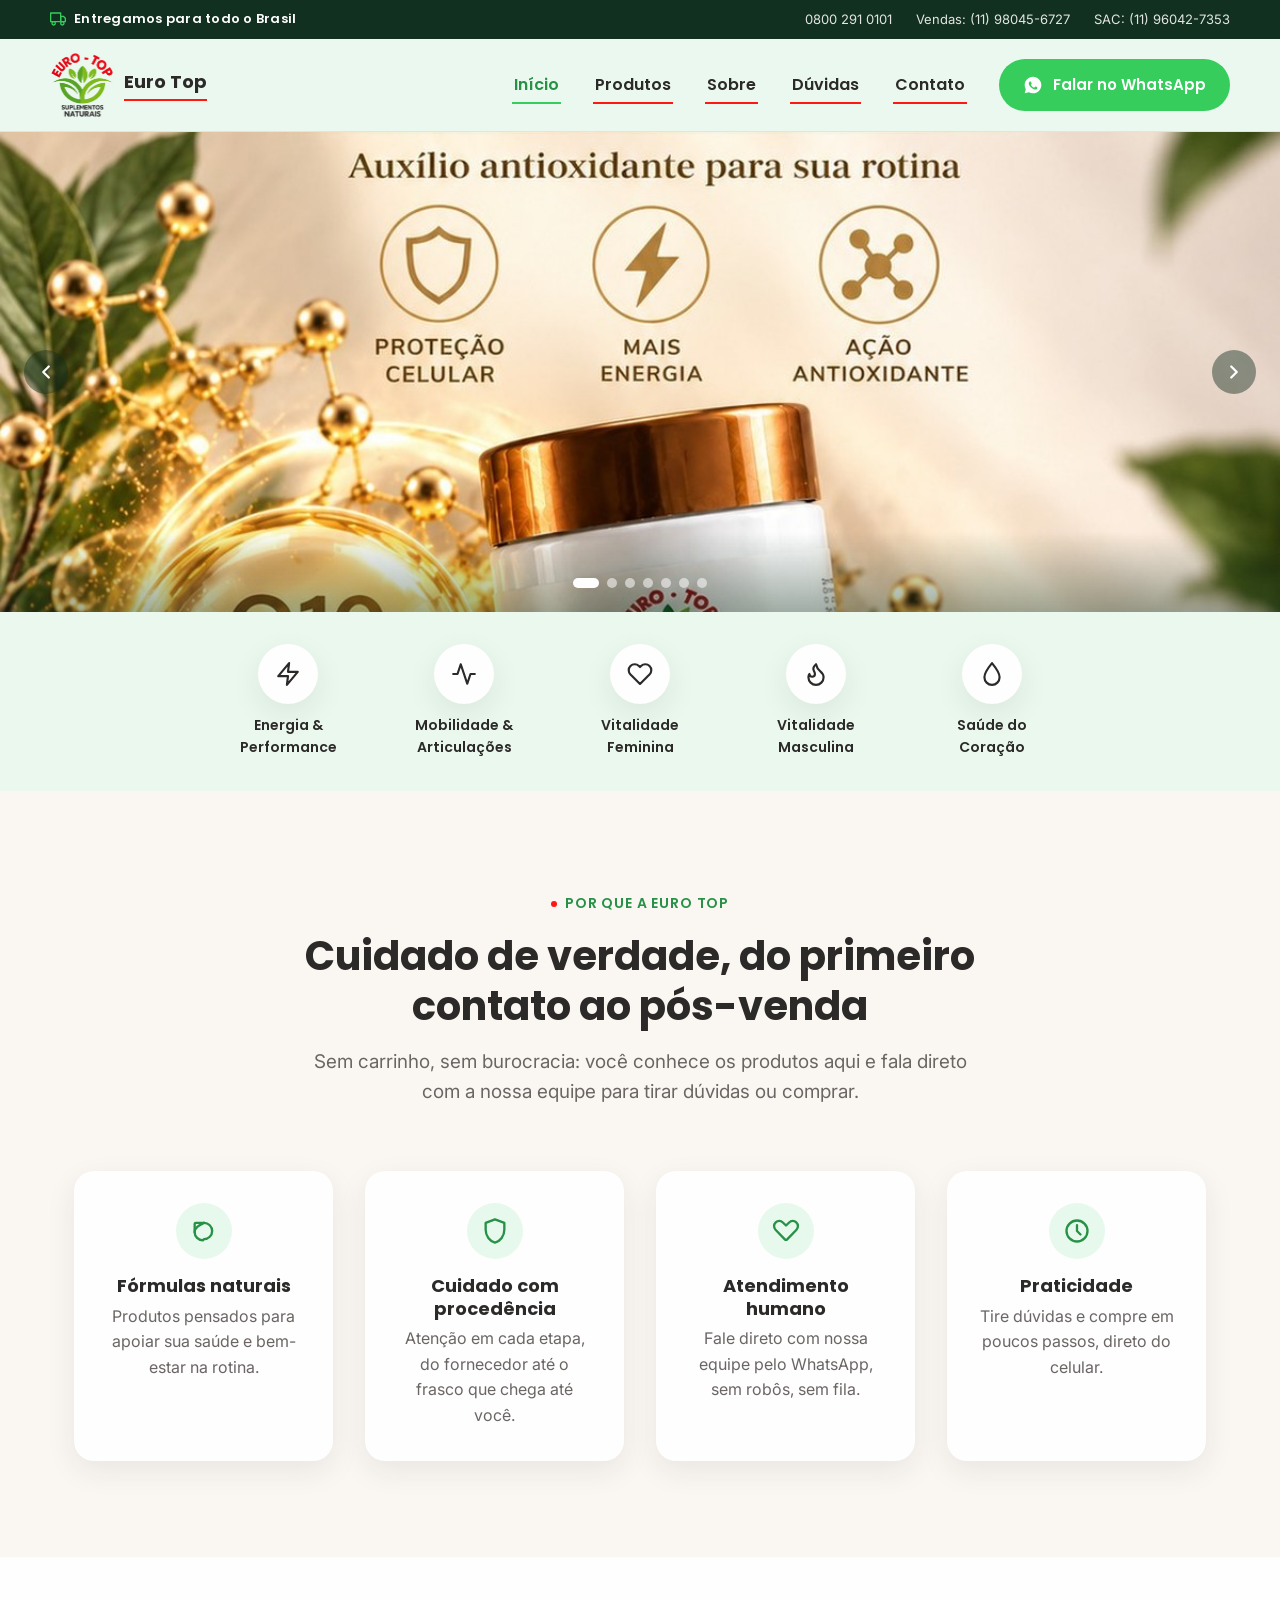
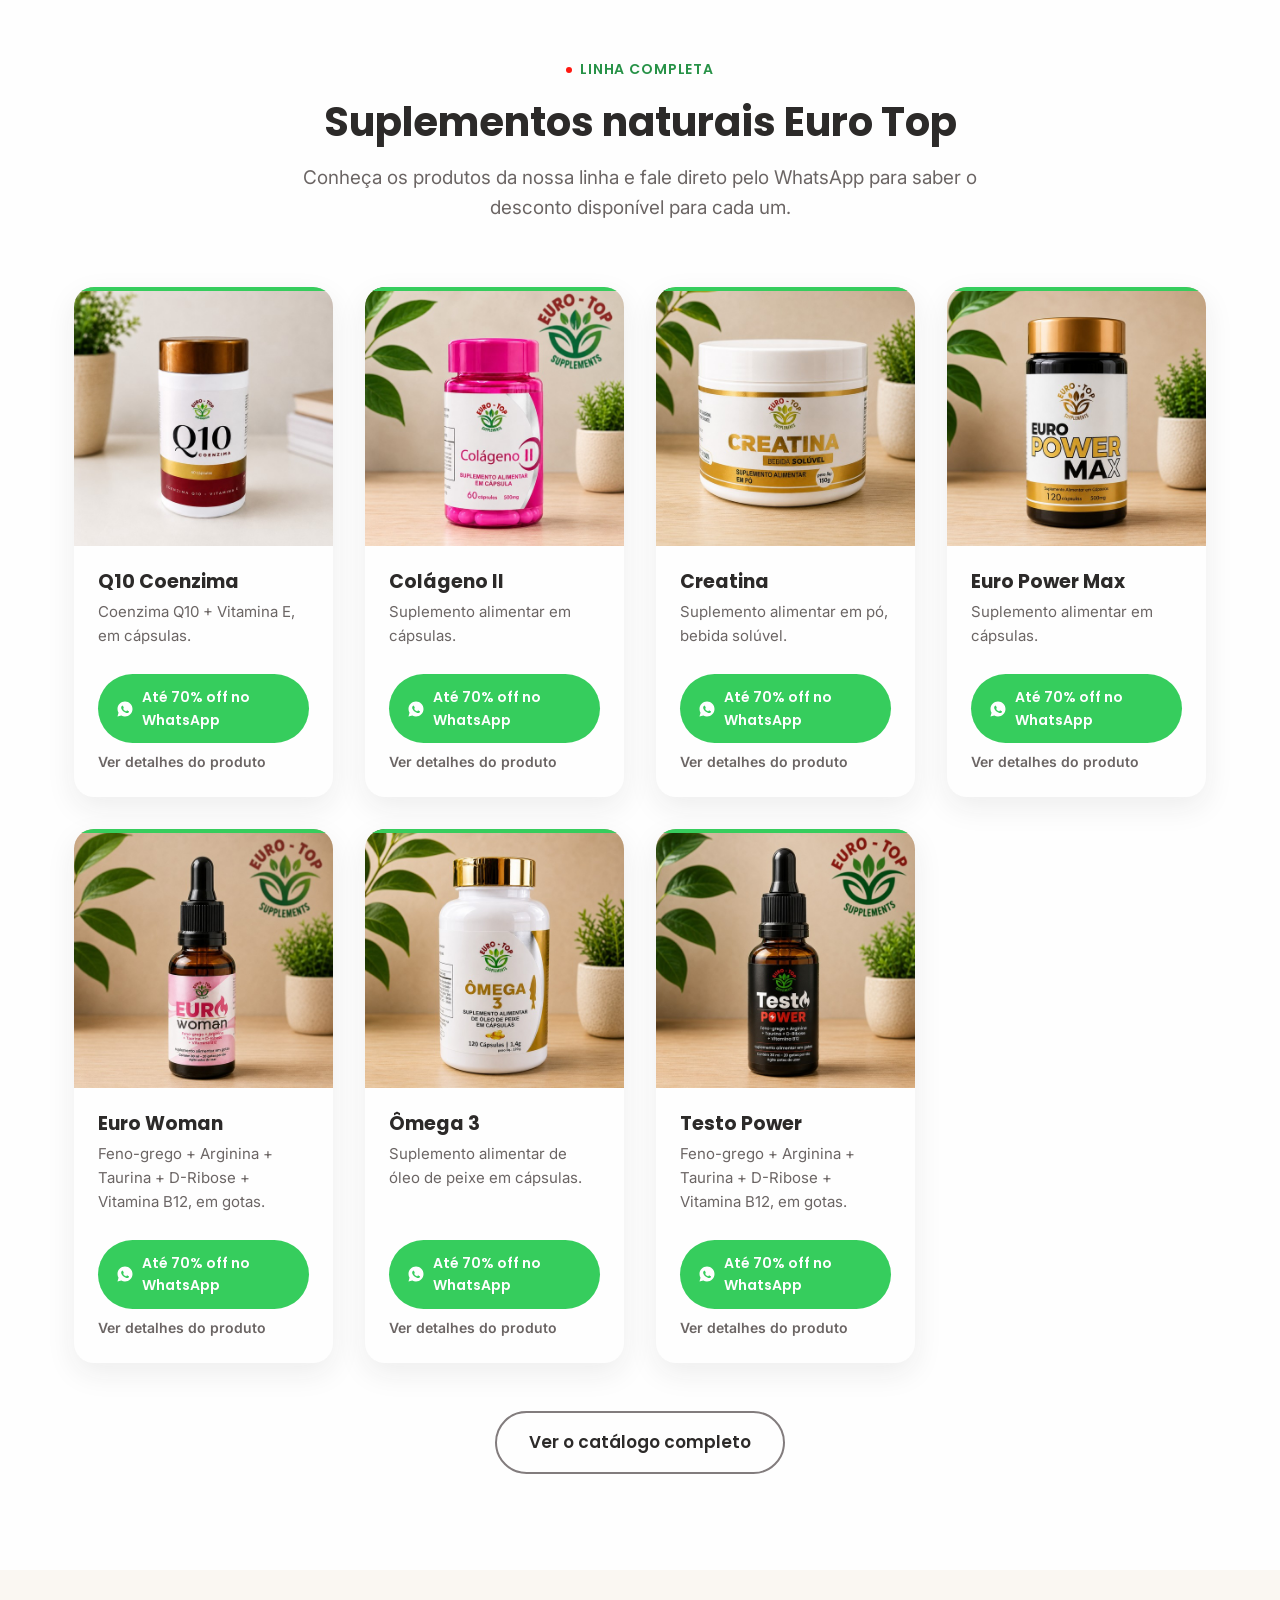
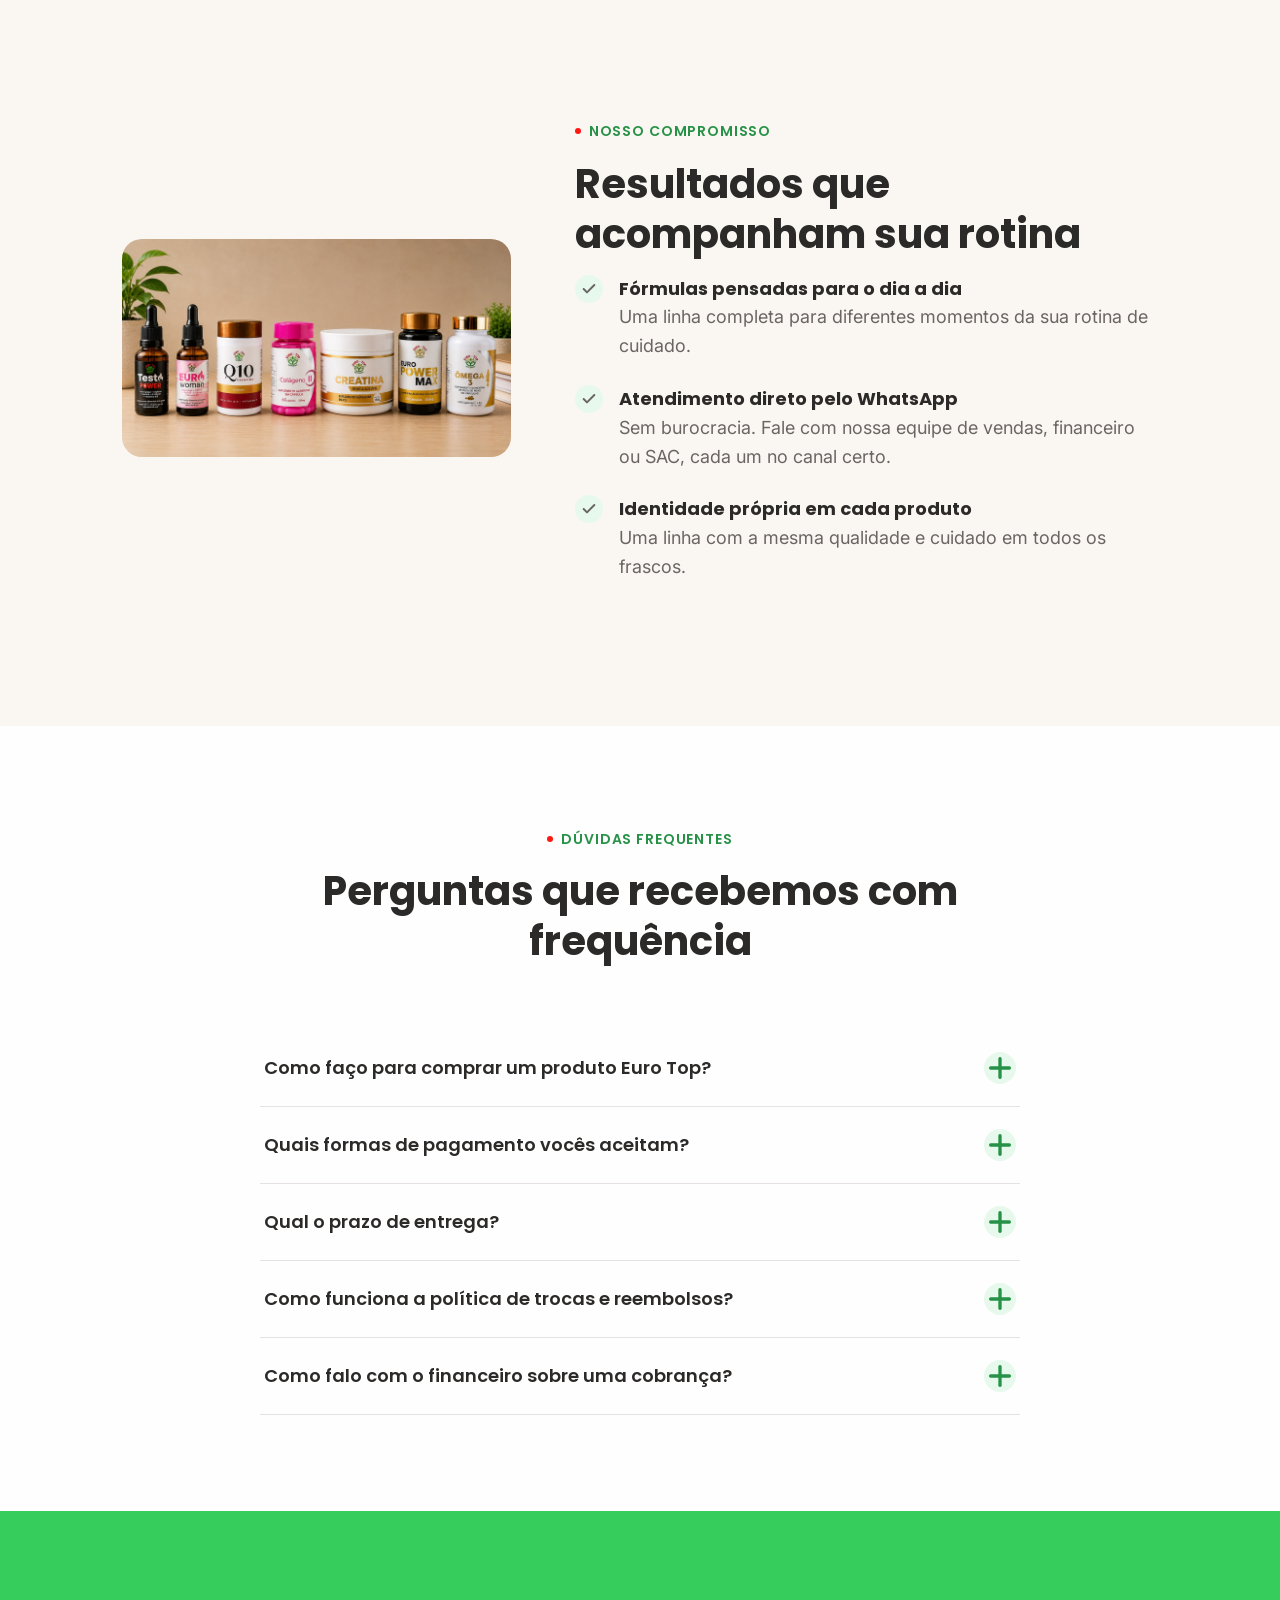
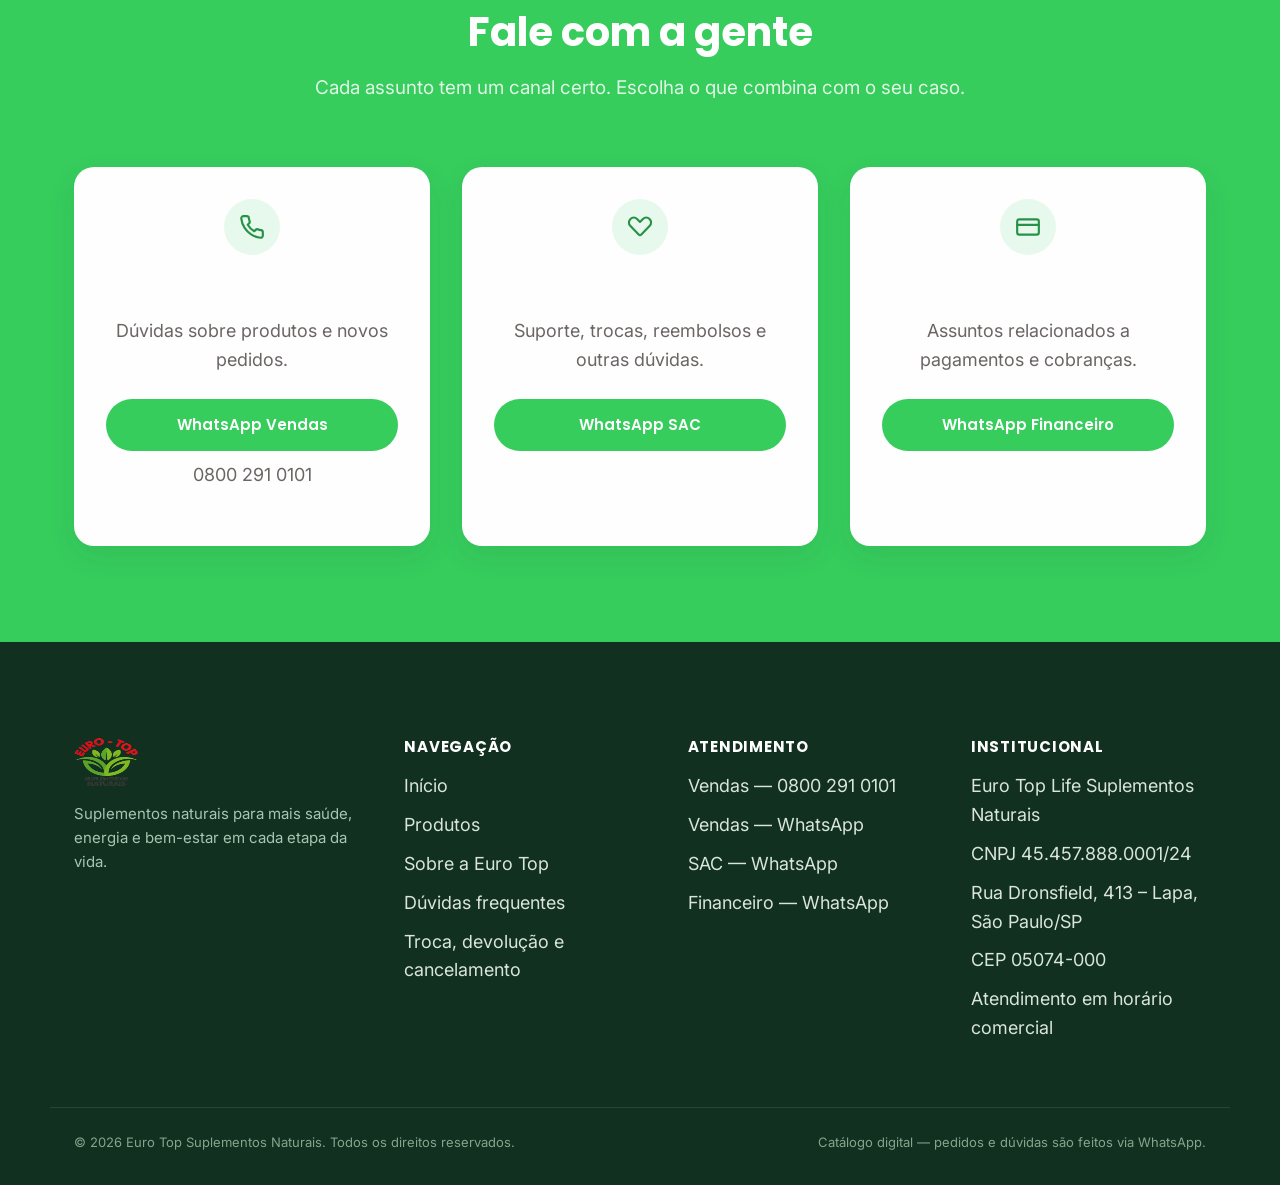
==== commit 3ec44c10: "Aumentar logo no desktop, corrigir tamanho da logo no mobile e forcar atualizacao de cache" ====
--- a/index.html
+++ b/index.html
@@ -10,7 +10,7 @@
 <link rel="preconnect" href="https://fonts.googleapis.com">
 <link rel="preconnect" href="https://fonts.gstatic.com" crossorigin>
 <link href="https://fonts.googleapis.com/css2?family=Inter:wght@400;500;600;700&family=Poppins:wght@500;600;700&display=swap" rel="stylesheet">
-<link rel="stylesheet" href="assets/css/style.css">
+<link rel="stylesheet" href="assets/css/style.css?v=20260927">
 </head>
 <body>
 
@@ -31,7 +31,7 @@
 <header class="site-header">
   <div class="container site-header__bar">
     <a href="index.html" class="brand">
-      <img src="assets/img/logo-euro-top-500.png" alt="Euro Top Suplementos Naturais">
+      <img src="assets/img/logo-euro-top-500.png" alt="Euro Top Suplementos Naturais" width="64" height="65">
       <span>Euro Top</span>
     </a>
     <nav class="main-nav">
@@ -465,7 +465,7 @@
 <footer class="site-footer">
   <div class="container footer-grid">
     <div class="footer-brand">
-      <img src="assets/img/logo-euro-top-500.png" alt="Euro Top Suplementos Naturais">
+      <img src="assets/img/logo-euro-top-500.png" alt="Euro Top Suplementos Naturais" width="64" height="65">
       <p>Suplementos naturais para mais saúde, energia e bem-estar em cada etapa da vida.</p>
     </div>
     <div class="footer-col">
@@ -508,6 +508,6 @@
   <svg viewBox="0 0 24 24" fill="currentColor" aria-hidden="true"><path d="M12 2C6.48 2 2 6.48 2 12c0 1.85.5 3.58 1.36 5.07L2 22l5.06-1.33A9.94 9.94 0 0012 22c5.52 0 10-4.48 10-10S17.52 2 12 2zm5.2 14.2c-.22.62-1.28 1.18-1.77 1.24-.45.06-1 .08-1.62-.1-.37-.11-.85-.27-1.46-.53-2.57-1.11-4.25-3.7-4.38-3.87-.13-.17-1.05-1.4-1.05-2.67 0-1.27.67-1.9.9-2.16.23-.26.5-.32.67-.32.17 0 .34 0 .48.01.16.01.36-.06.56.43.22.53.73 1.83.8 1.96.07.13.11.29.02.46-.09.17-.14.27-.27.42-.13.15-.28.33-.4.44-.13.13-.27.27-.12.53.15.26.67 1.1 1.44 1.78.99.88 1.82 1.16 2.08 1.29.26.13.41.11.56-.06.15-.17.65-.75.82-1.01.17-.26.34-.21.56-.13.22.08 1.44.68 1.68.8.24.12.4.18.46.28.06.1.06.6-.16 1.22z"/></svg>
 </a>
 
-<script src="assets/js/main.js"></script>
+<script src="assets/js/main.js?v=20260927"></script>
 </body>
 </html>
--- a/assets/css/style.css
+++ b/assets/css/style.css
@@ -349,9 +349,10 @@
 }
 
 .brand img {
-  height: 48px;
-  width: 48px;
+  height: 64px;
+  width: 64px;
   object-fit: contain;
+  flex-shrink: 0;
 }
 
 .main-nav {
@@ -1147,6 +1148,11 @@
     --space-8: 72px;
   }
 
+  .brand img {
+    height: 44px;
+    width: 44px;
+  }
+
   .main-nav__links,
   .main-nav .btn {
     display: none;
@@ -1198,12 +1204,11 @@
   }
 
   .top-bar__contacts {
-    justify-content: center;
-    gap: var(--space-2);
+    display: none;
   }
 
   .hero-carousel__slide {
-    aspect-ratio: 4 / 3;
+    aspect-ratio: 4 / 5;
   }
 
   .hero-carousel__arrow {
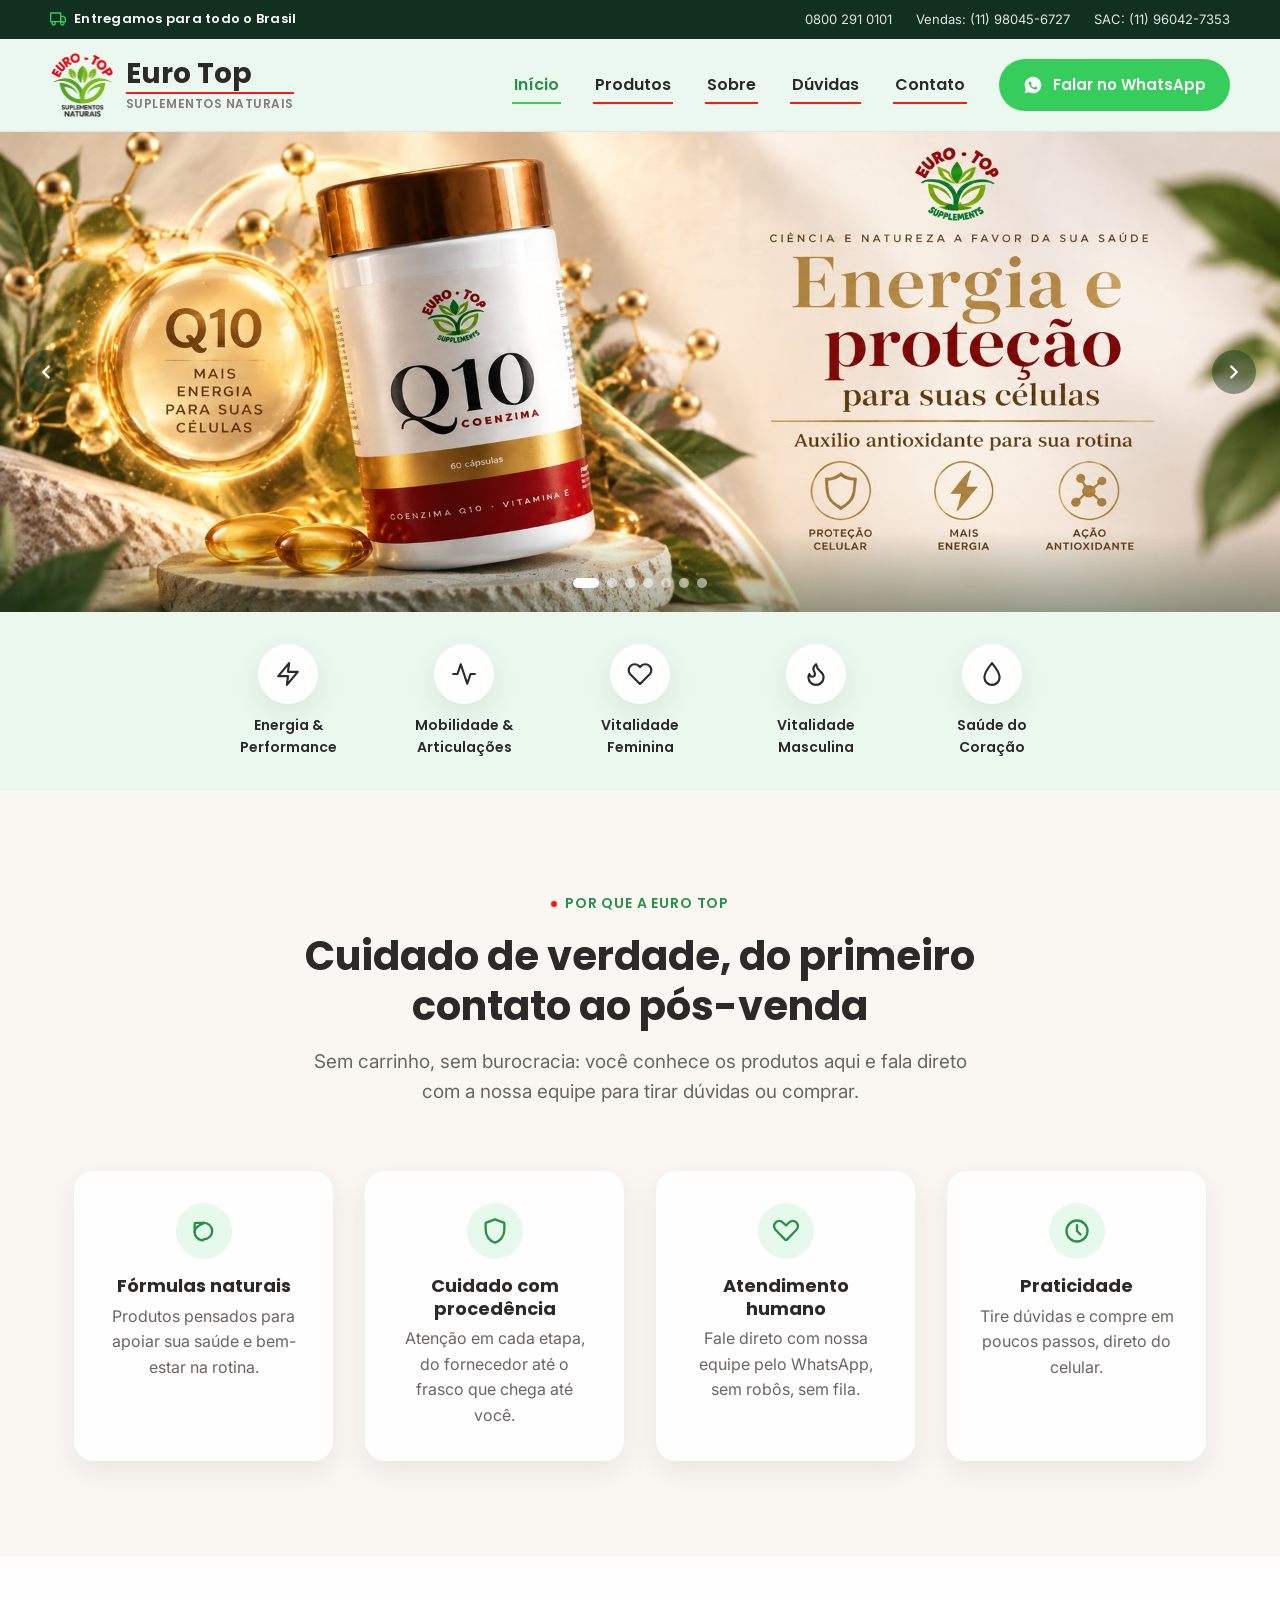
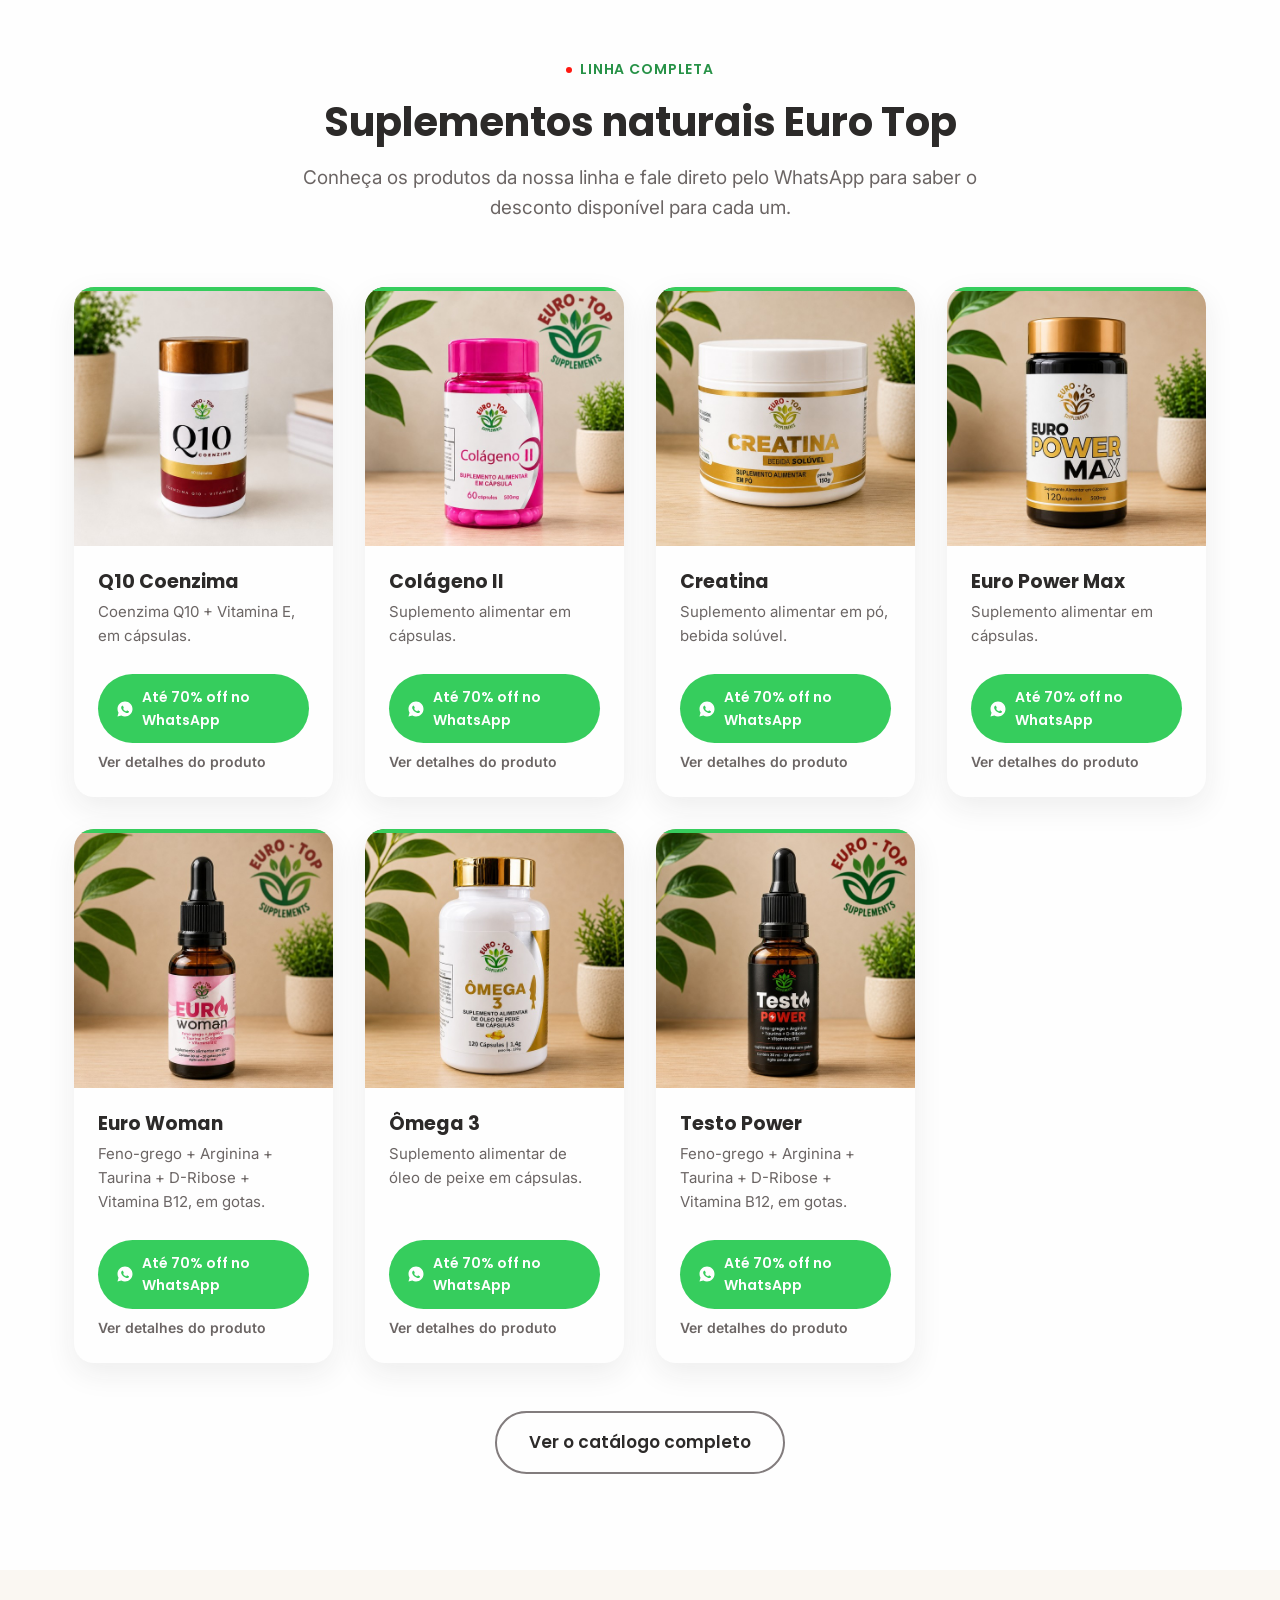
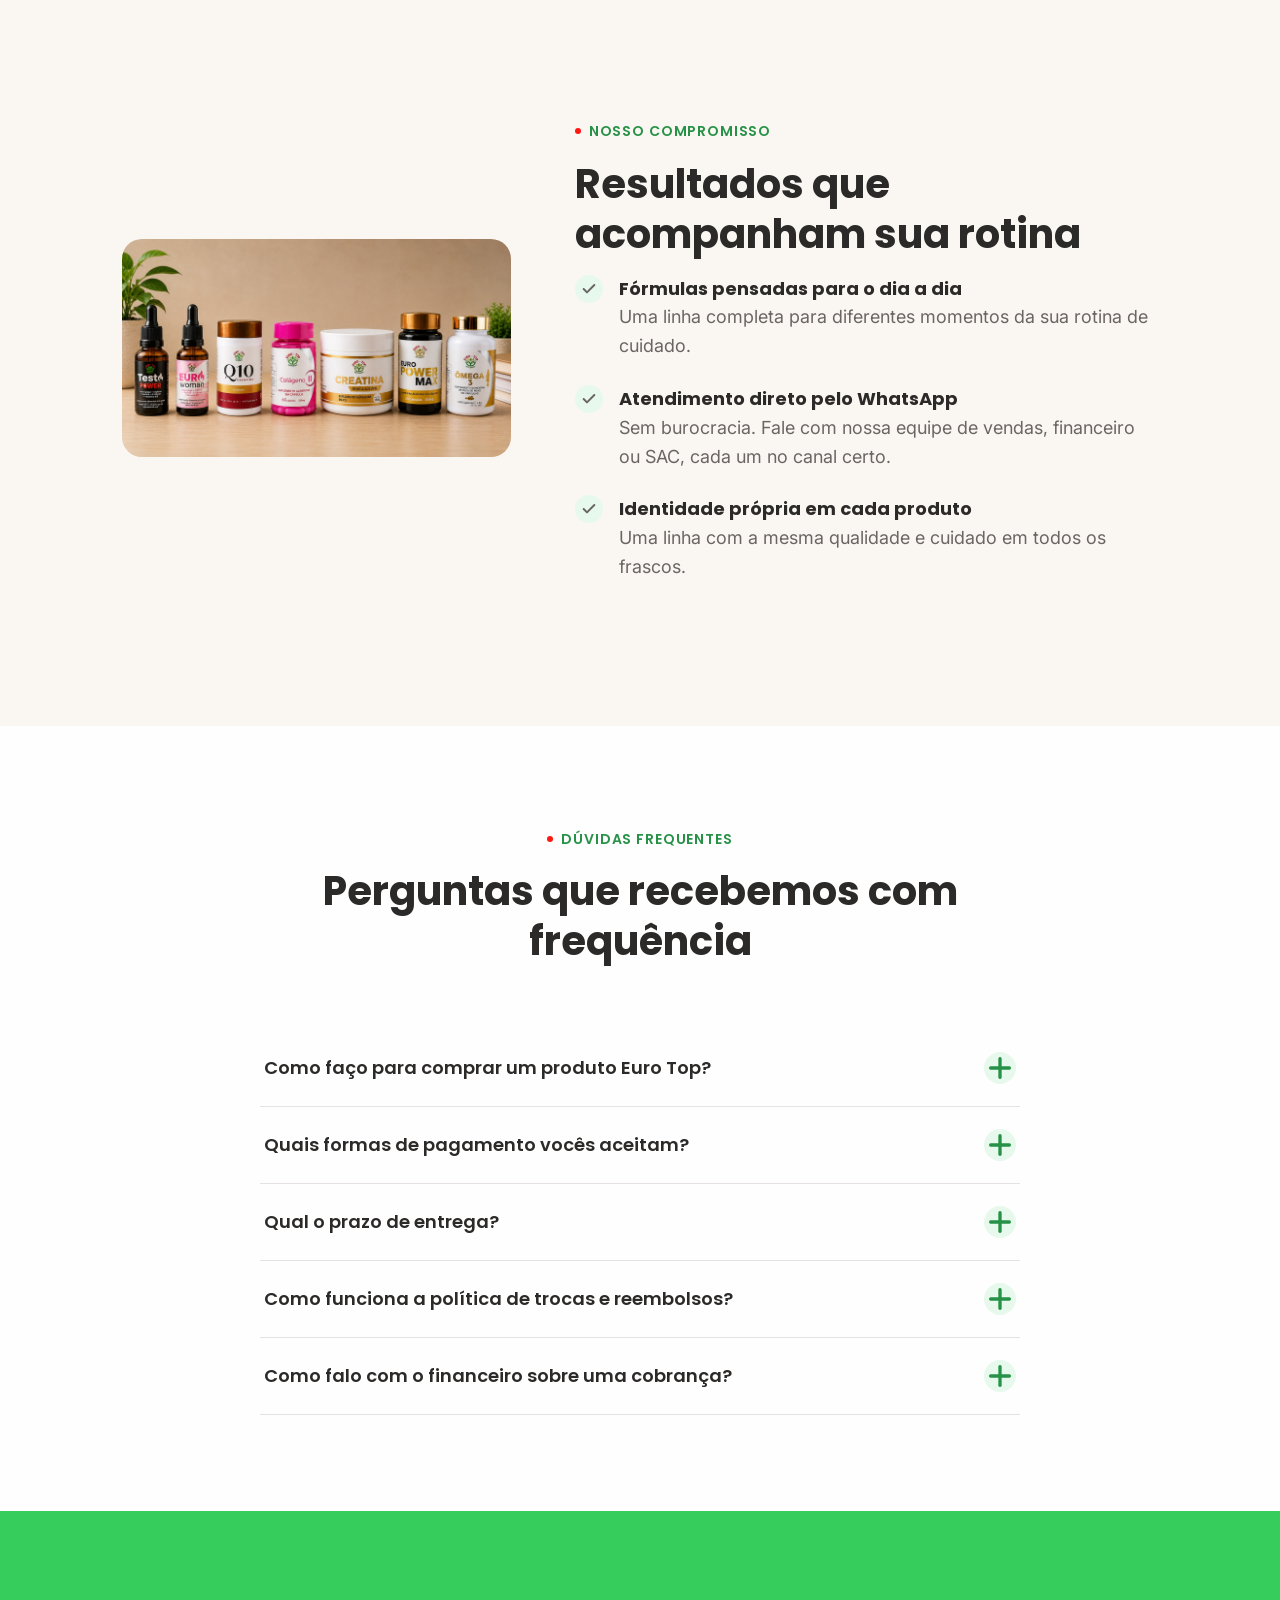
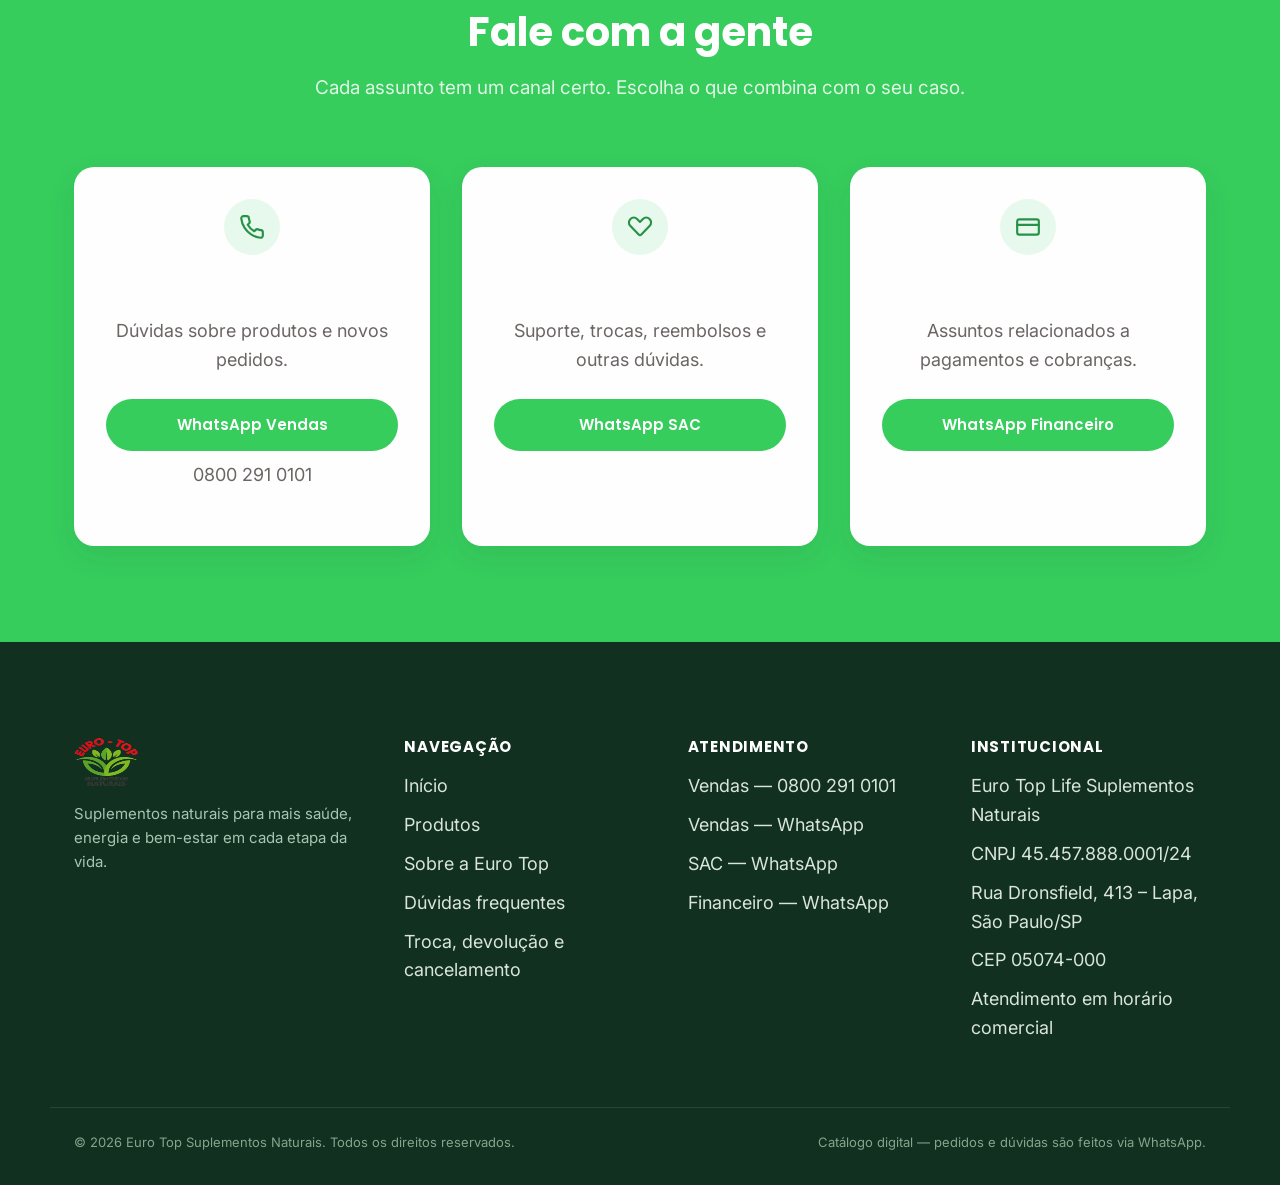
==== commit 606c6972: "Aumentar nome Euro Top no cabecalho e adicionar linha Suplementos Naturais" ====
--- a/index.html
+++ b/index.html
@@ -32,7 +32,10 @@
   <div class="container site-header__bar">
     <a href="index.html" class="brand">
       <img src="assets/img/logo-euro-top-500.png" alt="Euro Top Suplementos Naturais" width="64" height="65">
-      <span>Euro Top</span>
+      <span class="brand__text">
+        <span class="brand__name">Euro Top</span>
+        <span class="brand__tagline">Suplementos Naturais</span>
+      </span>
     </a>
     <nav class="main-nav">
       <ul class="main-nav__links">
--- a/assets/css/style.css
+++ b/assets/css/style.css
@@ -337,15 +337,30 @@
 .brand {
   display: flex;
   align-items: center;
-  gap: 10px;
+  gap: 12px;
   font-family: var(--font-heading);
+}
+
+.brand__text {
+  display: flex;
+  flex-direction: column;
+  line-height: 1.15;
+}
+
+.brand__name {
   font-weight: 700;
-  font-size: 18px;
-}
-
-.brand span {
+  font-size: 28px;
   border-bottom: 2px solid var(--color-accent);
   padding-bottom: 2px;
+}
+
+.brand__tagline {
+  font-weight: 600;
+  font-size: 12px;
+  letter-spacing: 0.04em;
+  text-transform: uppercase;
+  color: var(--color-gray);
+  margin-top: 3px;
 }
 
 .brand img {
@@ -1151,6 +1166,16 @@
   .brand img {
     height: 44px;
     width: 44px;
+    margin-left: 8px;
+  }
+
+  .brand__name {
+    font-size: 20px;
+  }
+
+  .brand__tagline {
+    font-size: 9px;
+    margin-top: 2px;
   }
 
   .main-nav__links,
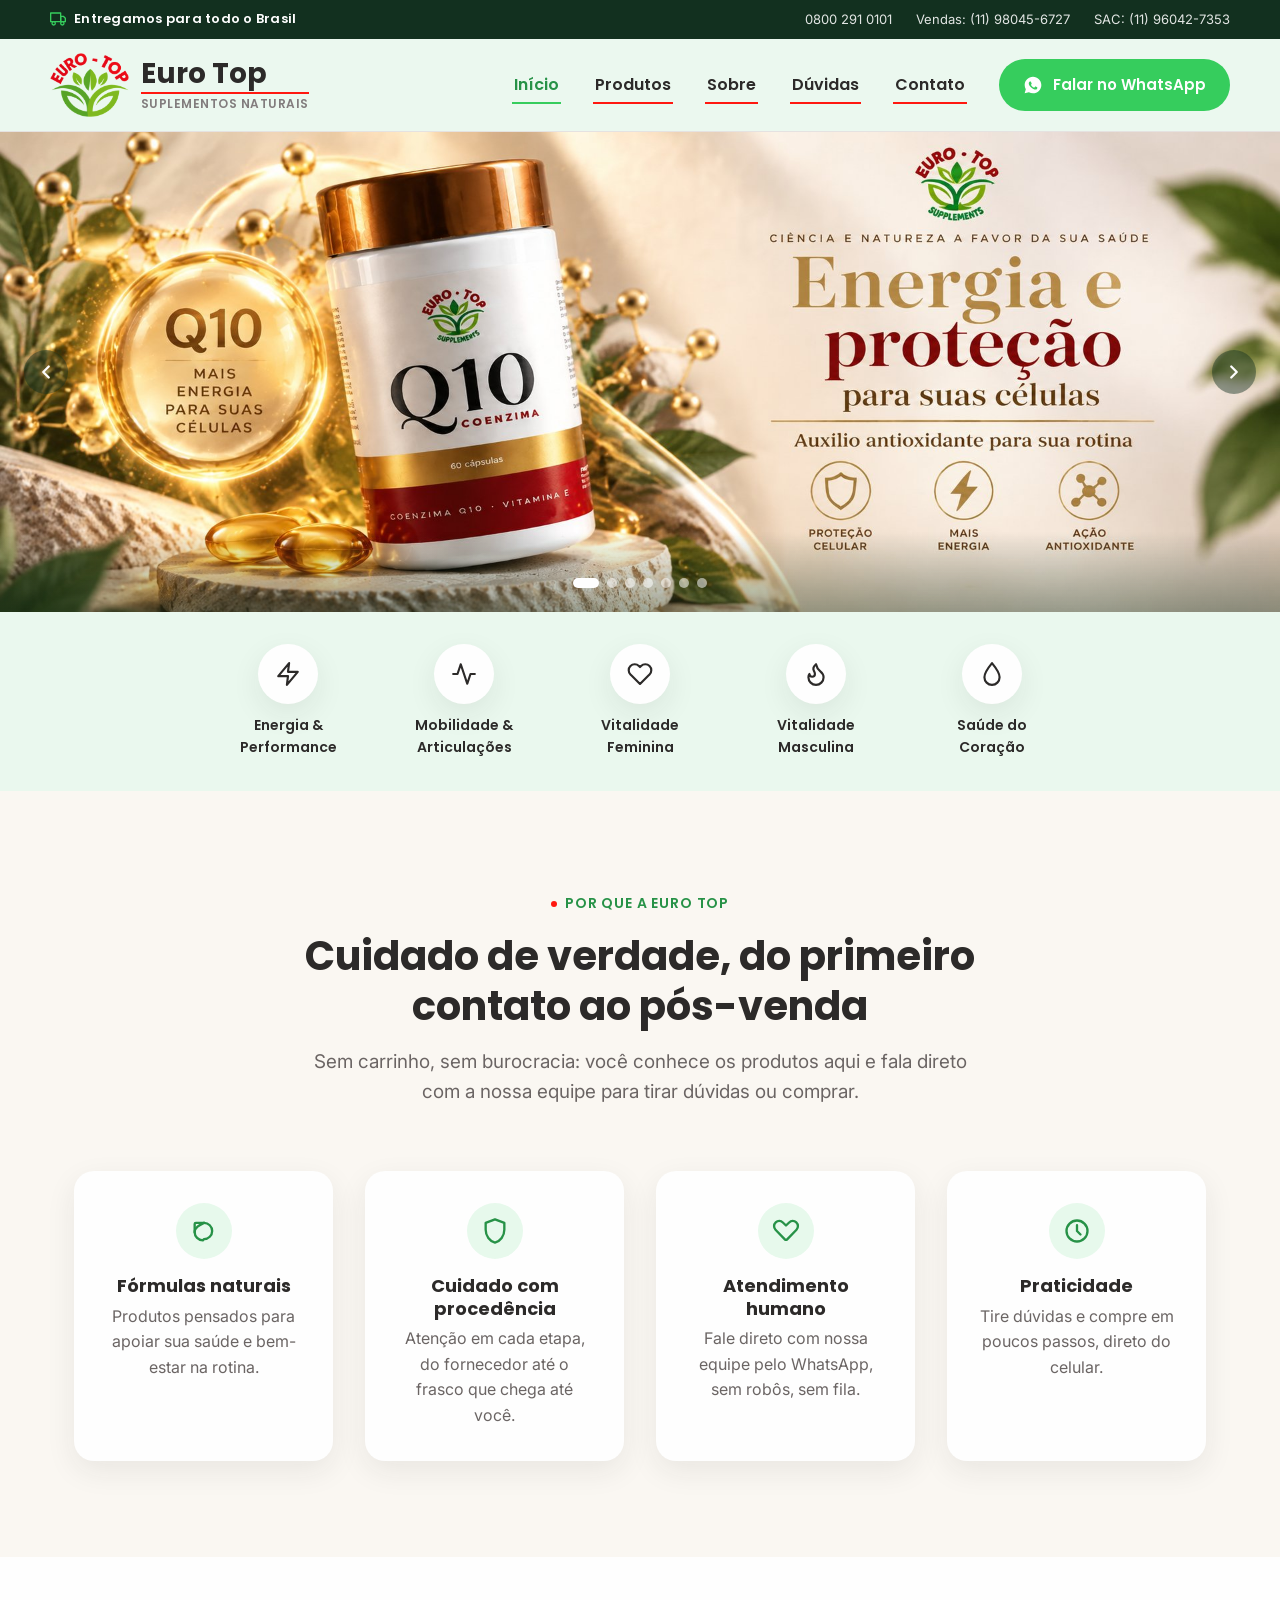
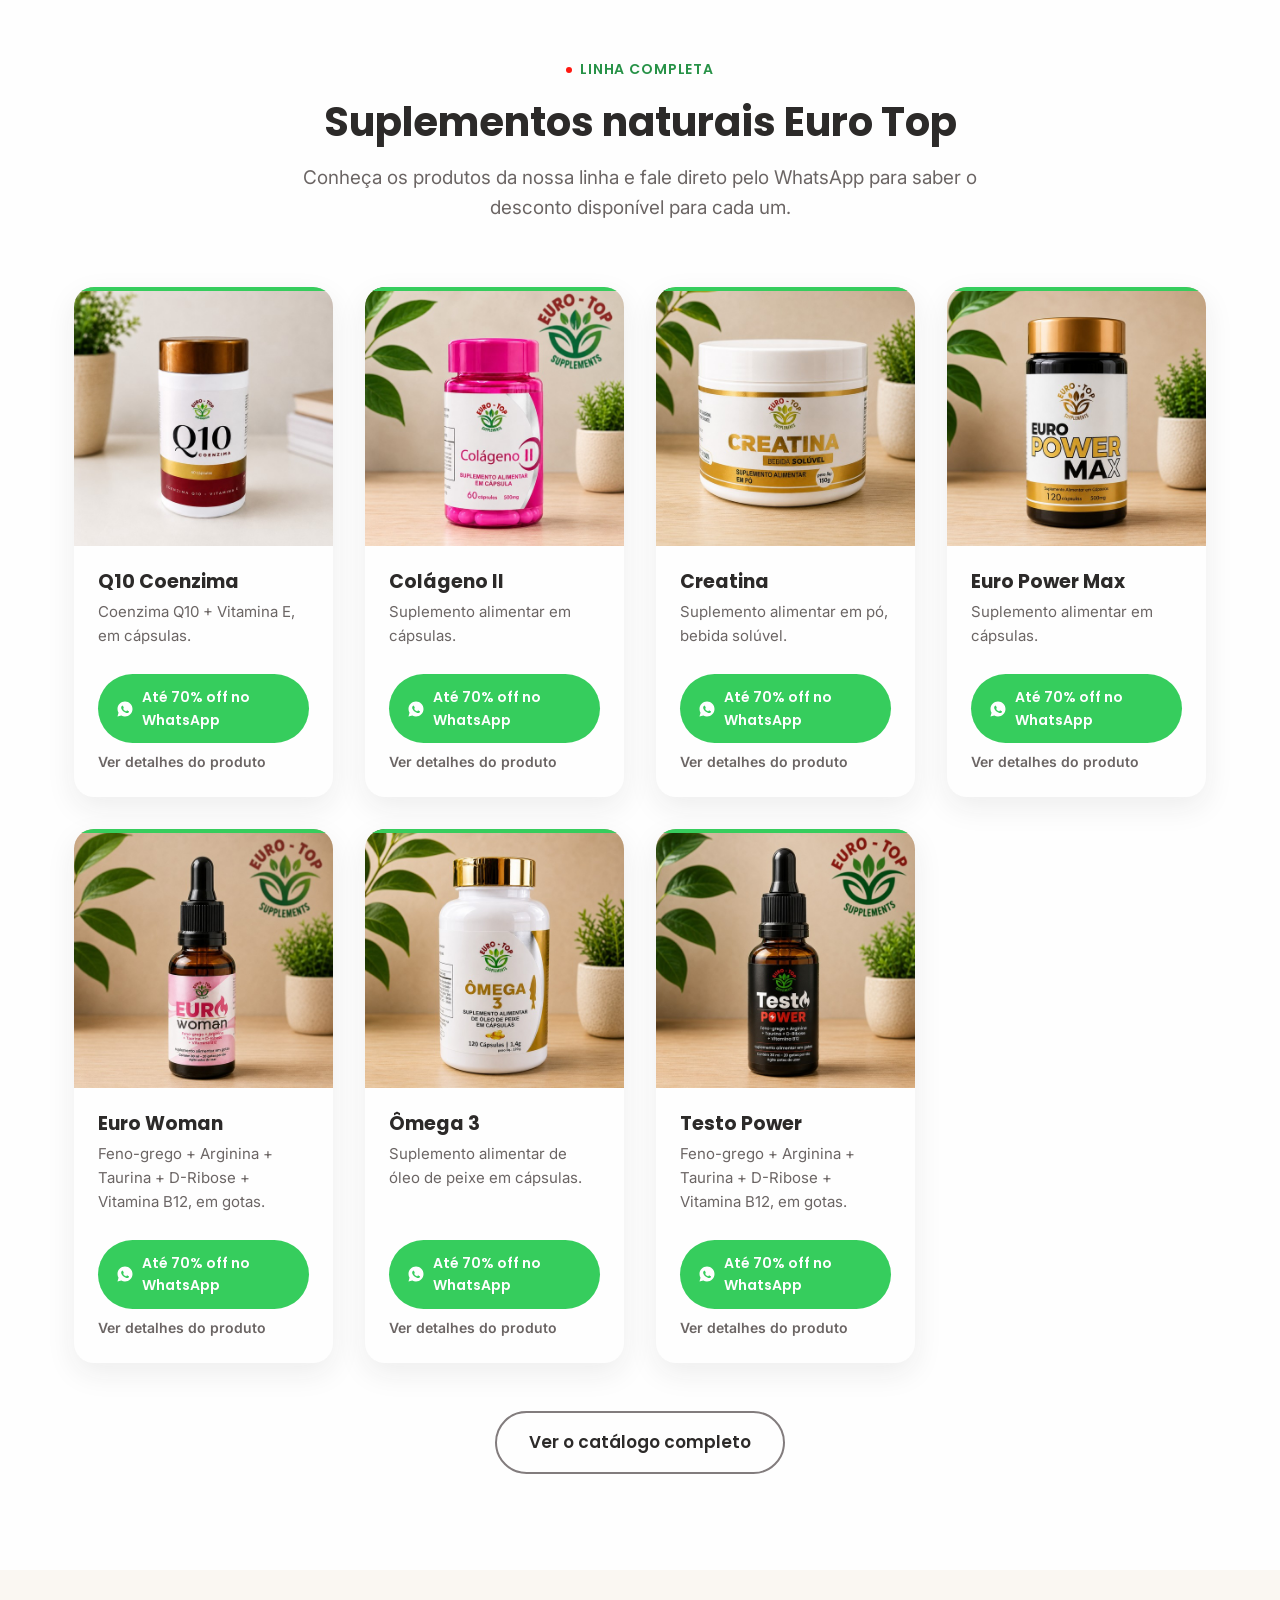
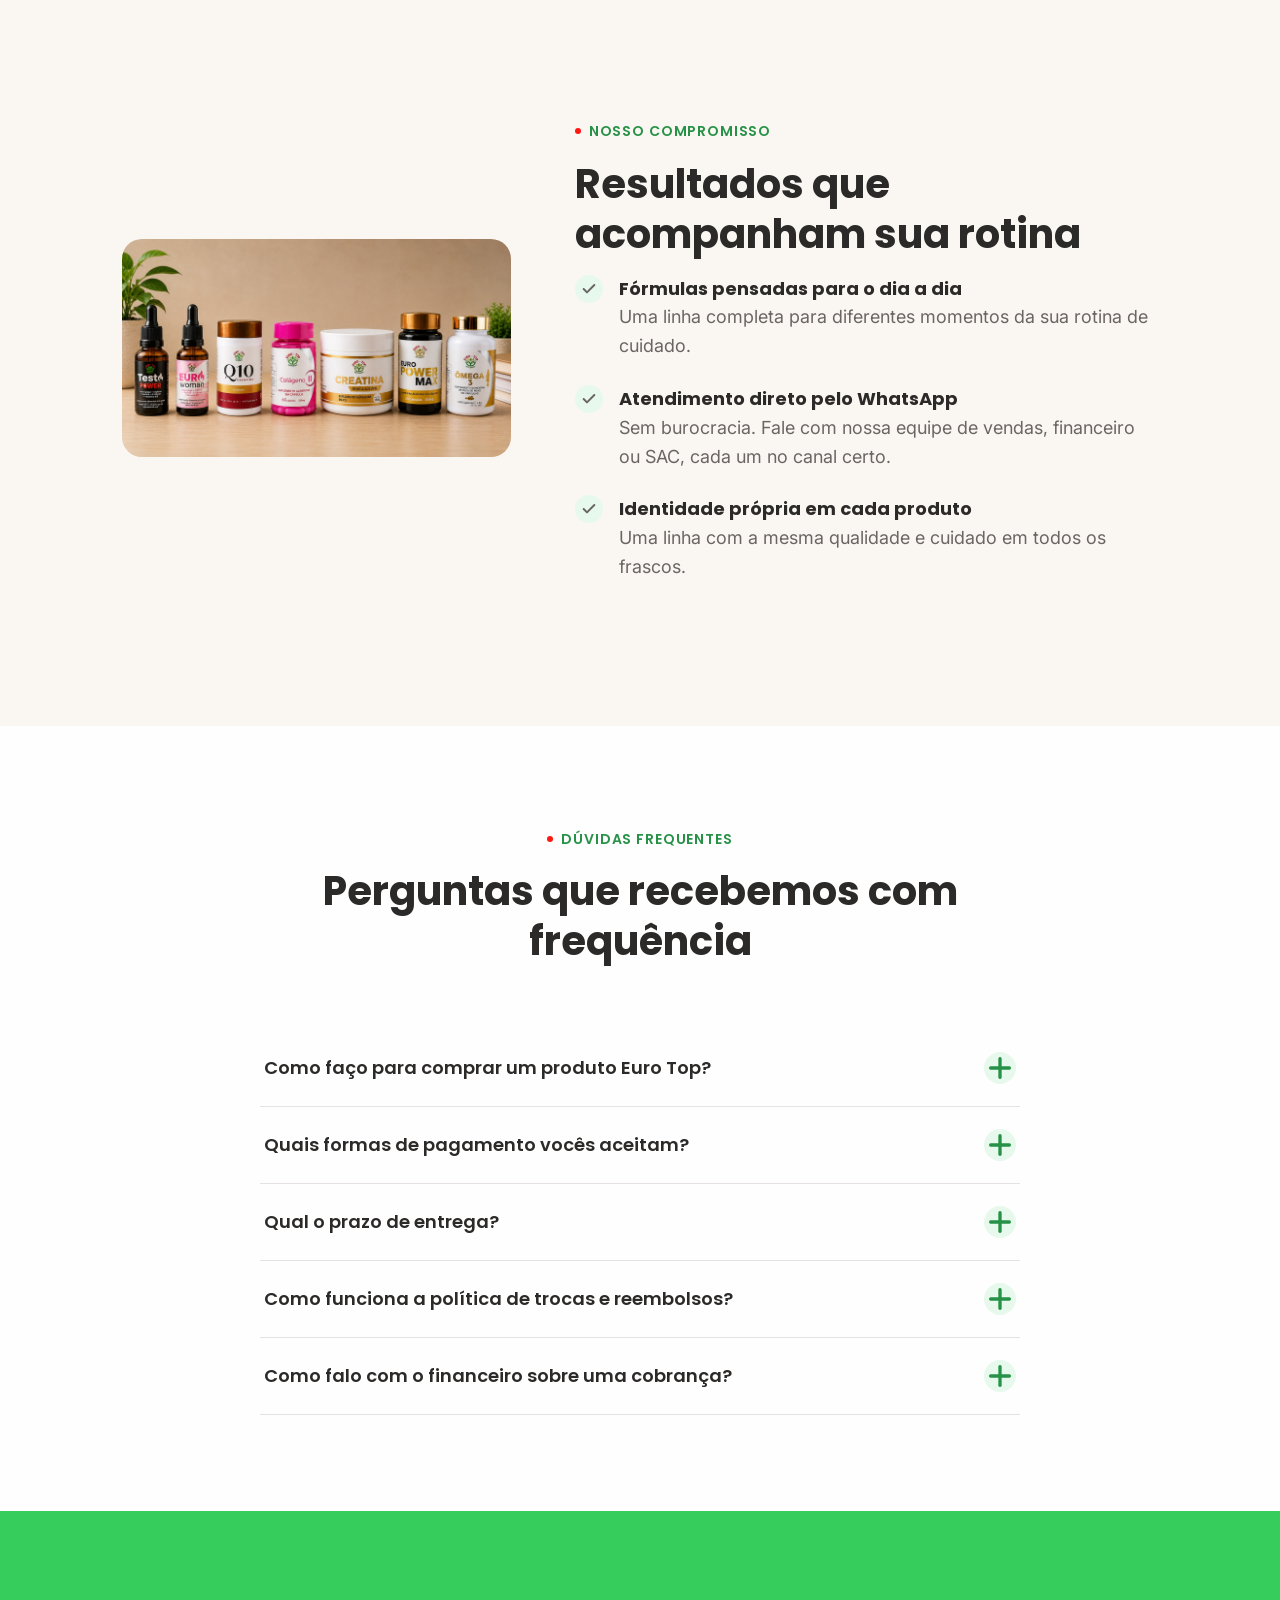
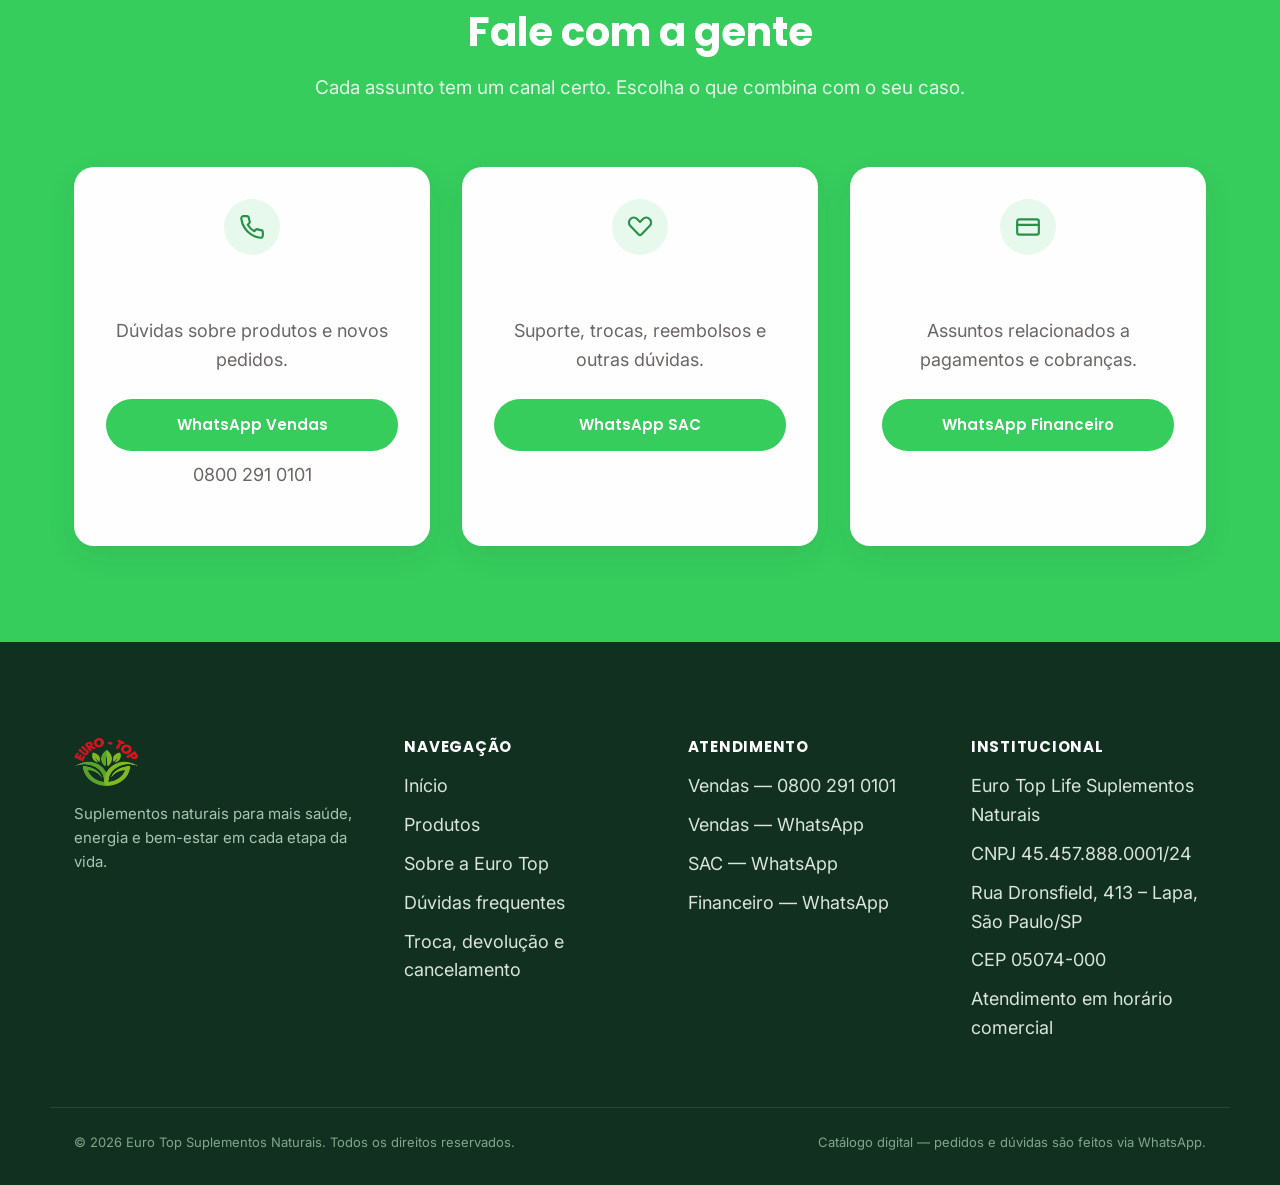
==== commit 03c0fa97: "Remover texto duplicado da logo e ampliar folha/EURO-TOP no cabecalho" ====
--- a/index.html
+++ b/index.html
@@ -31,7 +31,7 @@
 <header class="site-header">
   <div class="container site-header__bar">
     <a href="index.html" class="brand">
-      <img src="assets/img/logo-euro-top-500.png" alt="Euro Top Suplementos Naturais" width="64" height="65">
+      <img src="assets/img/logo-euro-top-500.png" alt="Euro Top Suplementos Naturais" width="64" height="52">
       <span class="brand__text">
         <span class="brand__name">Euro Top</span>
         <span class="brand__tagline">Suplementos Naturais</span>
@@ -468,7 +468,7 @@
 <footer class="site-footer">
   <div class="container footer-grid">
     <div class="footer-brand">
-      <img src="assets/img/logo-euro-top-500.png" alt="Euro Top Suplementos Naturais" width="64" height="65">
+      <img src="assets/img/logo-euro-top-500.png" alt="Euro Top Suplementos Naturais" width="64" height="52">
       <p>Suplementos naturais para mais saúde, energia e bem-estar em cada etapa da vida.</p>
     </div>
     <div class="footer-col">
--- a/assets/css/style.css
+++ b/assets/css/style.css
@@ -365,7 +365,7 @@
 
 .brand img {
   height: 64px;
-  width: 64px;
+  width: auto;
   object-fit: contain;
   flex-shrink: 0;
 }
@@ -1165,7 +1165,7 @@
 
   .brand img {
     height: 44px;
-    width: 44px;
+    width: auto;
     margin-left: 8px;
   }
 
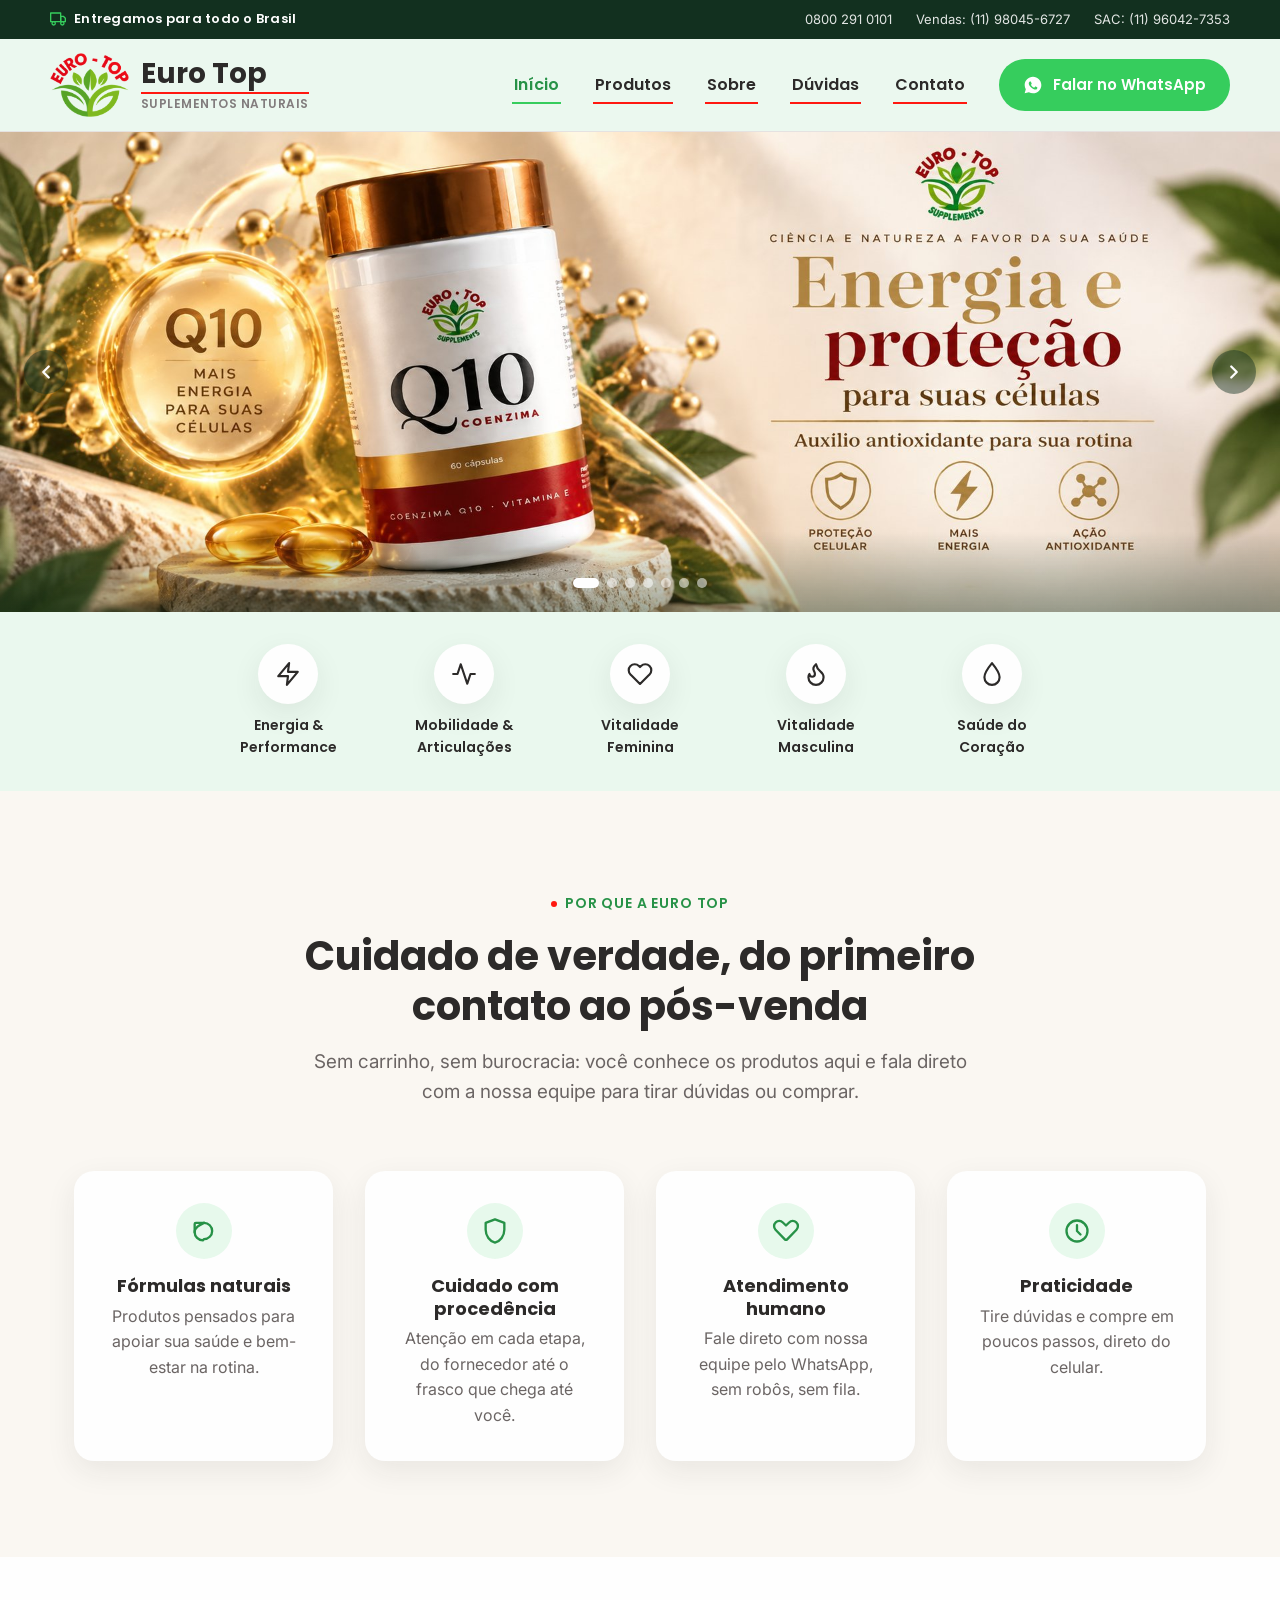
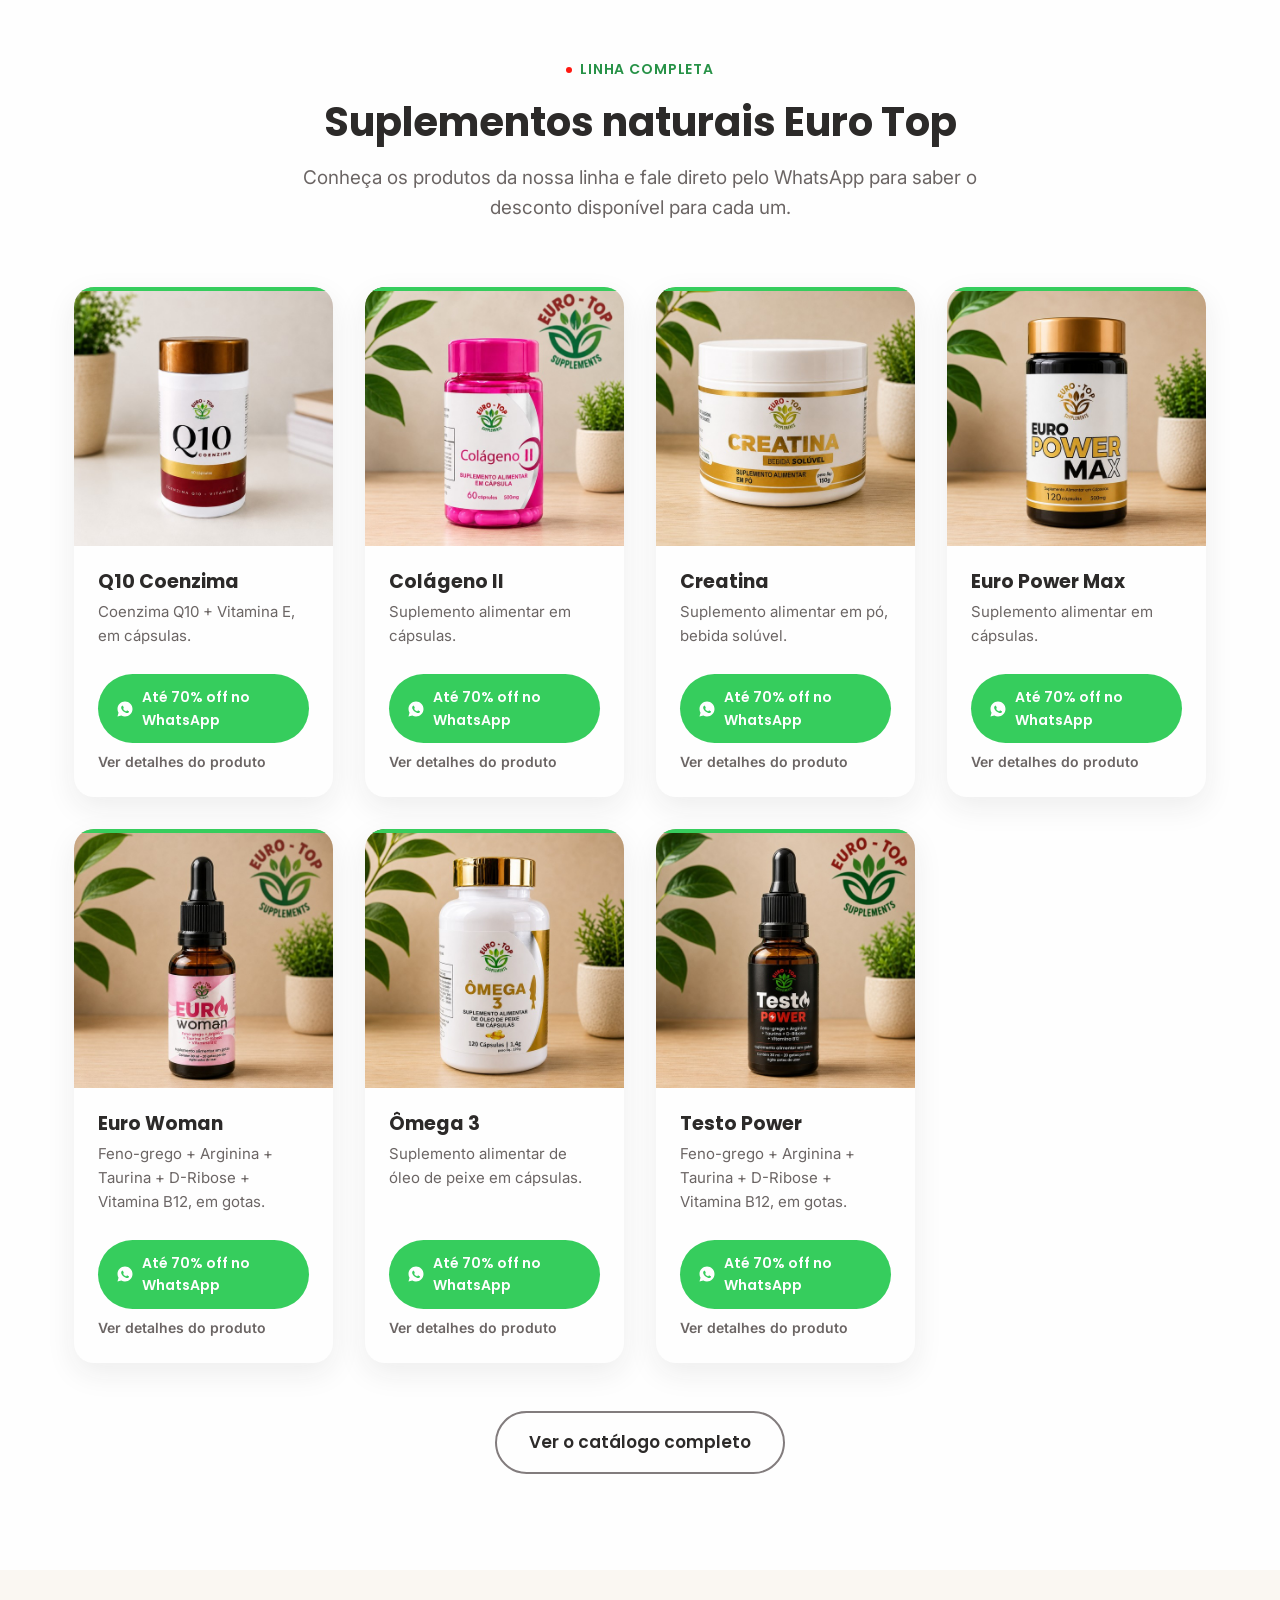
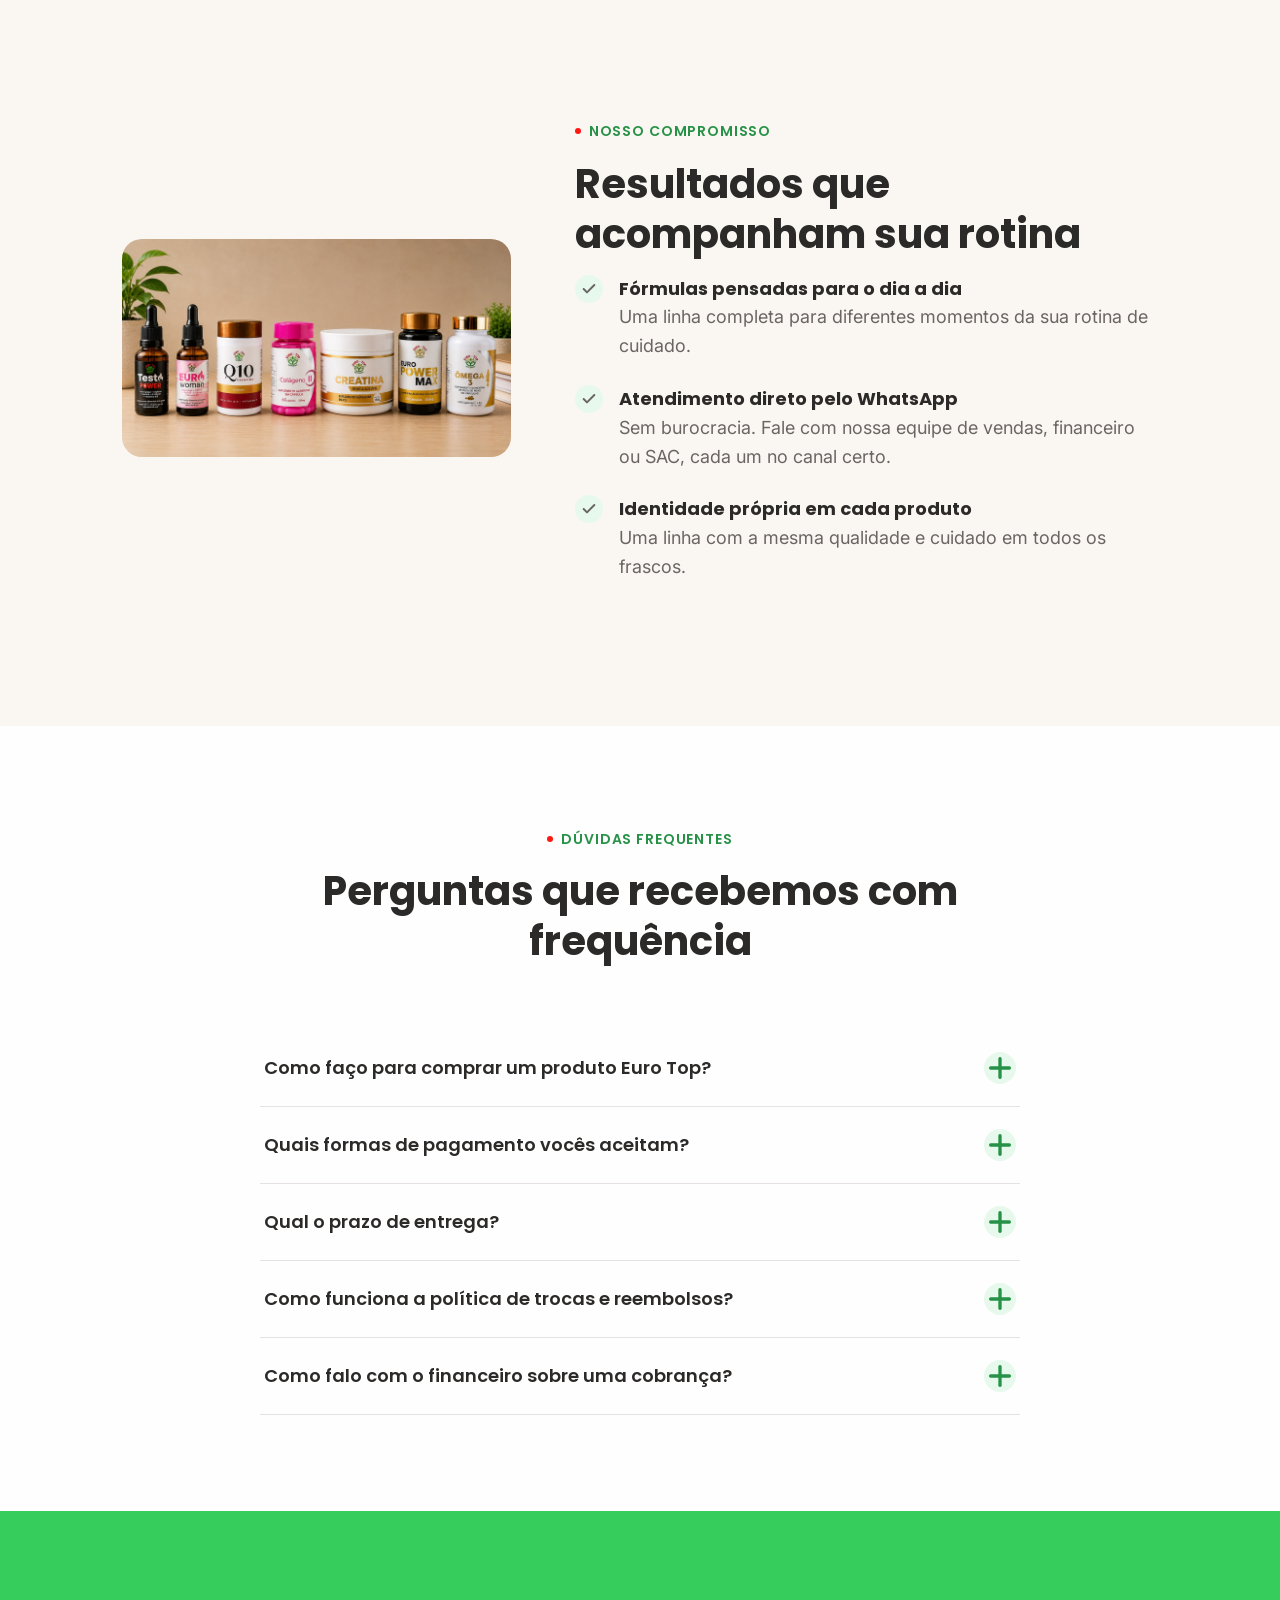
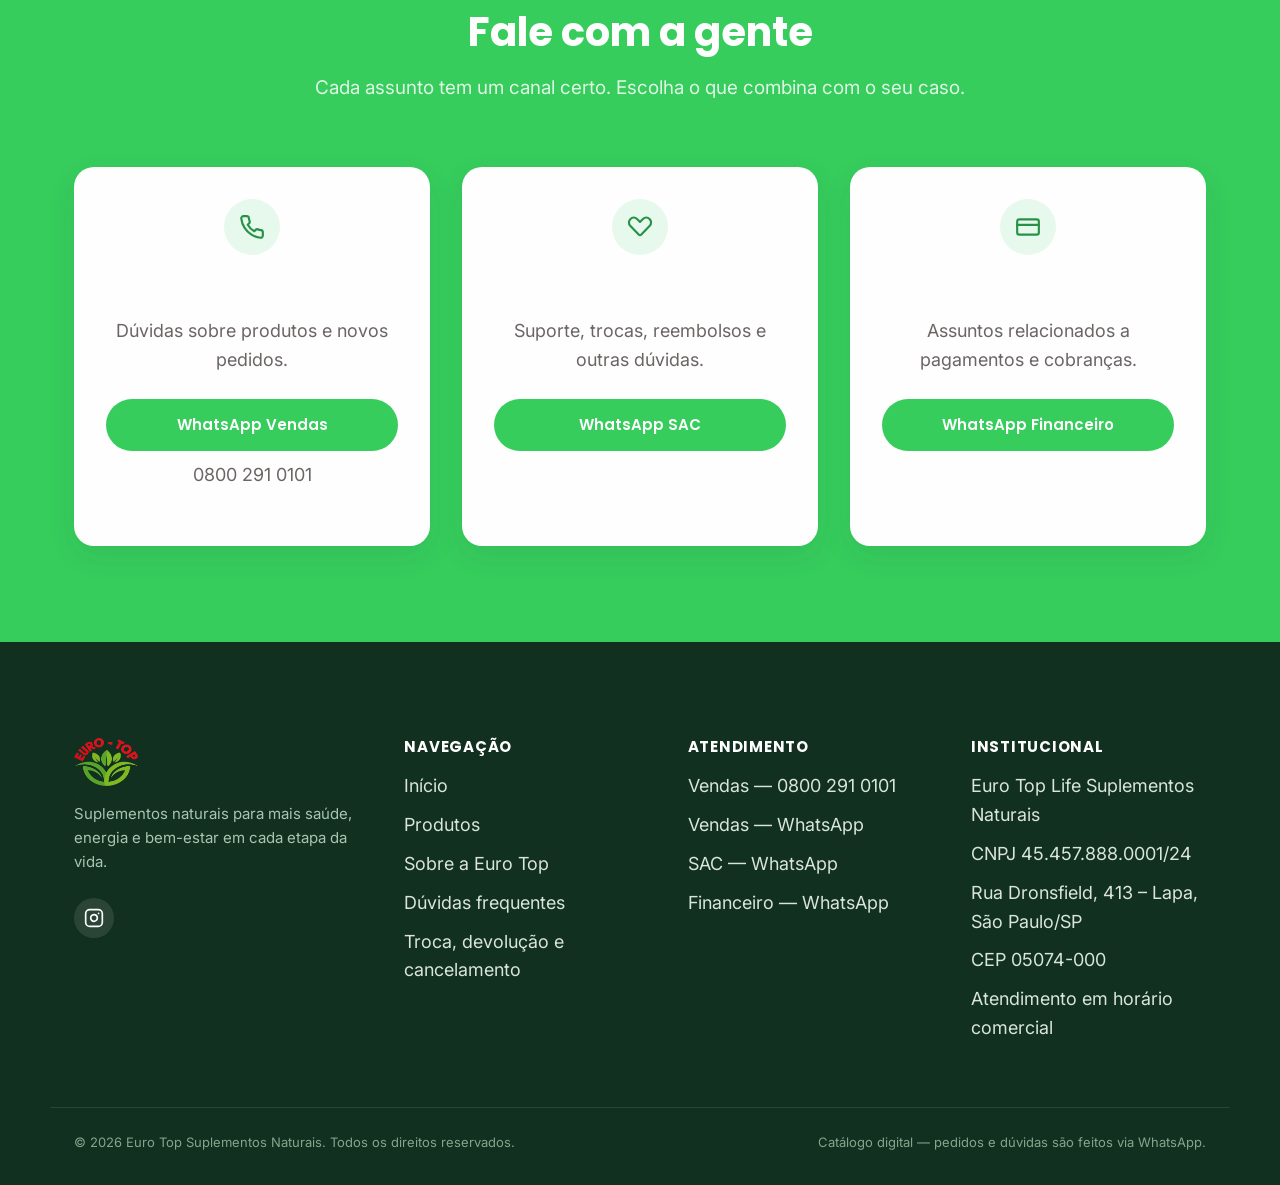
==== commit 1e972b3c: "Adicionar icone do Instagram no rodape" ====
--- a/index.html
+++ b/index.html
@@ -470,6 +470,11 @@
     <div class="footer-brand">
       <img src="assets/img/logo-euro-top-500.png" alt="Euro Top Suplementos Naturais" width="64" height="52">
       <p>Suplementos naturais para mais saúde, energia e bem-estar em cada etapa da vida.</p>
+      <div class="footer-social">
+        <a class="footer-social__link" href="https://www.instagram.com/eurotoplife/" target="_blank" rel="noopener" aria-label="Euro Top no Instagram">
+          <svg viewBox="0 0 24 24" fill="none" stroke="currentColor" stroke-width="2" stroke-linecap="round" stroke-linejoin="round"><rect x="2" y="2" width="20" height="20" rx="5"/><path d="M16 11.37A4 4 0 1 1 12.63 8 4 4 0 0 1 16 11.37z"/><line x1="17.5" y1="6.5" x2="17.51" y2="6.5"/></svg>
+        </a>
+      </div>
     </div>
     <div class="footer-col">
       <h4>Navegação</h4>
--- a/assets/css/style.css
+++ b/assets/css/style.css
@@ -1068,6 +1068,34 @@
   font-size: 15px;
 }
 
+.footer-social {
+  display: flex;
+  gap: 10px;
+  margin-top: var(--space-3);
+}
+
+.footer-social__link {
+  width: 40px;
+  height: 40px;
+  border-radius: 50%;
+  background: rgba(254, 254, 254, 0.1);
+  color: var(--color-white);
+  display: flex;
+  align-items: center;
+  justify-content: center;
+  transition: background 0.2s ease, color 0.2s ease;
+}
+
+.footer-social__link:hover {
+  background: var(--color-primary);
+  color: var(--color-white);
+}
+
+.footer-social__link svg {
+  width: 20px;
+  height: 20px;
+}
+
 .footer-col h4 {
   color: var(--color-white);
   font-size: 15px;
